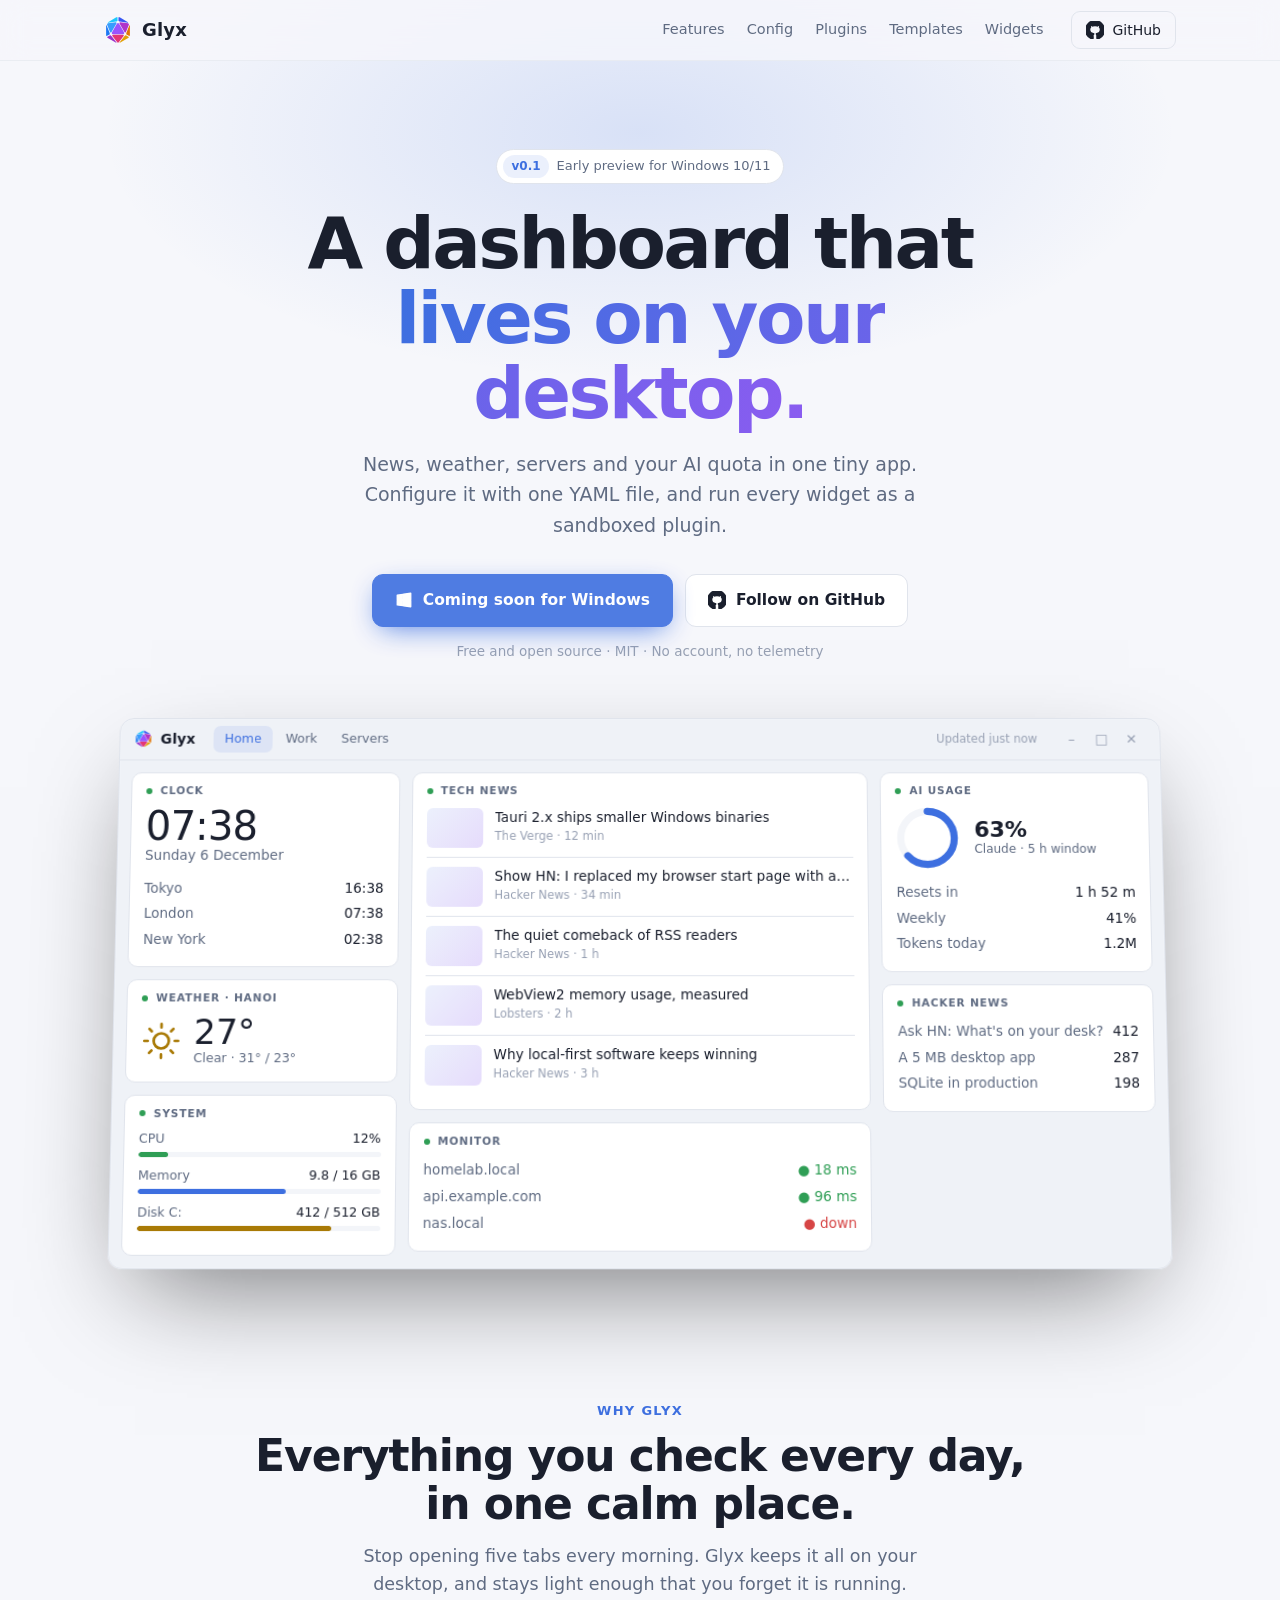
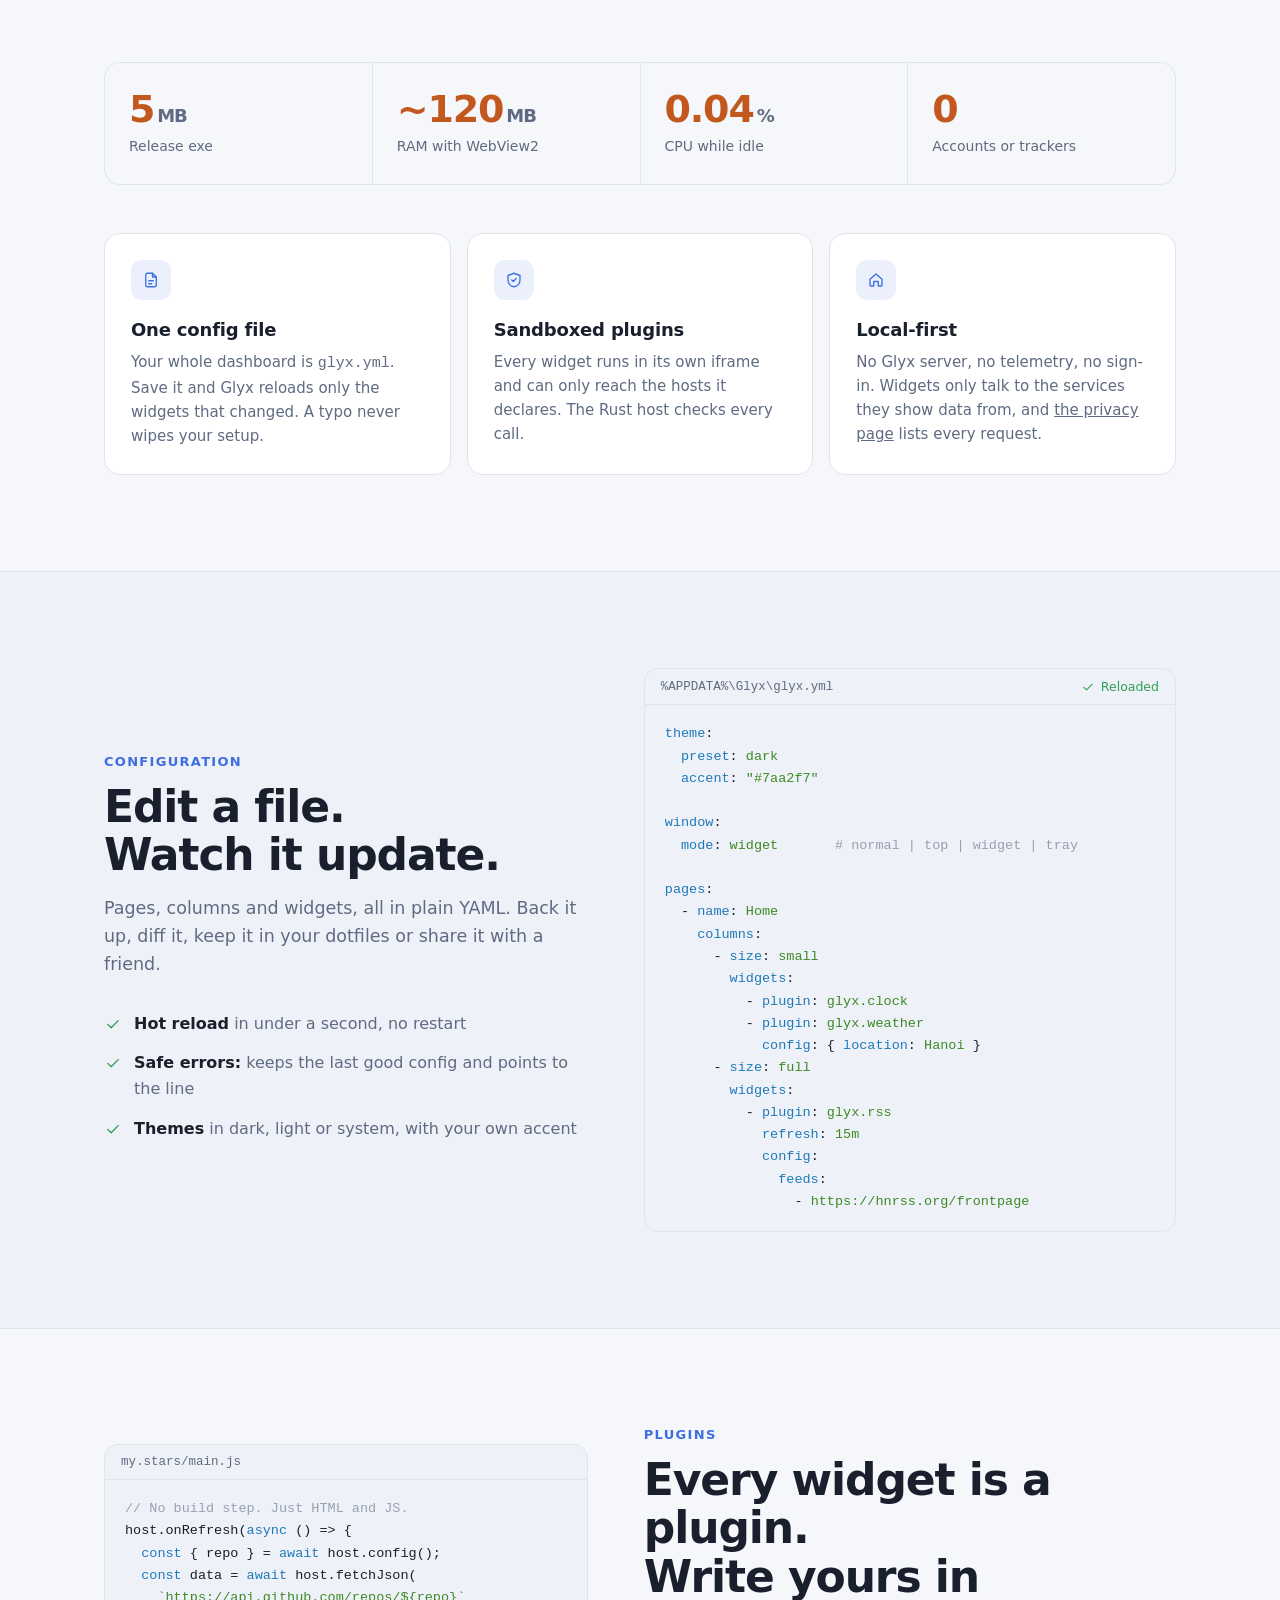
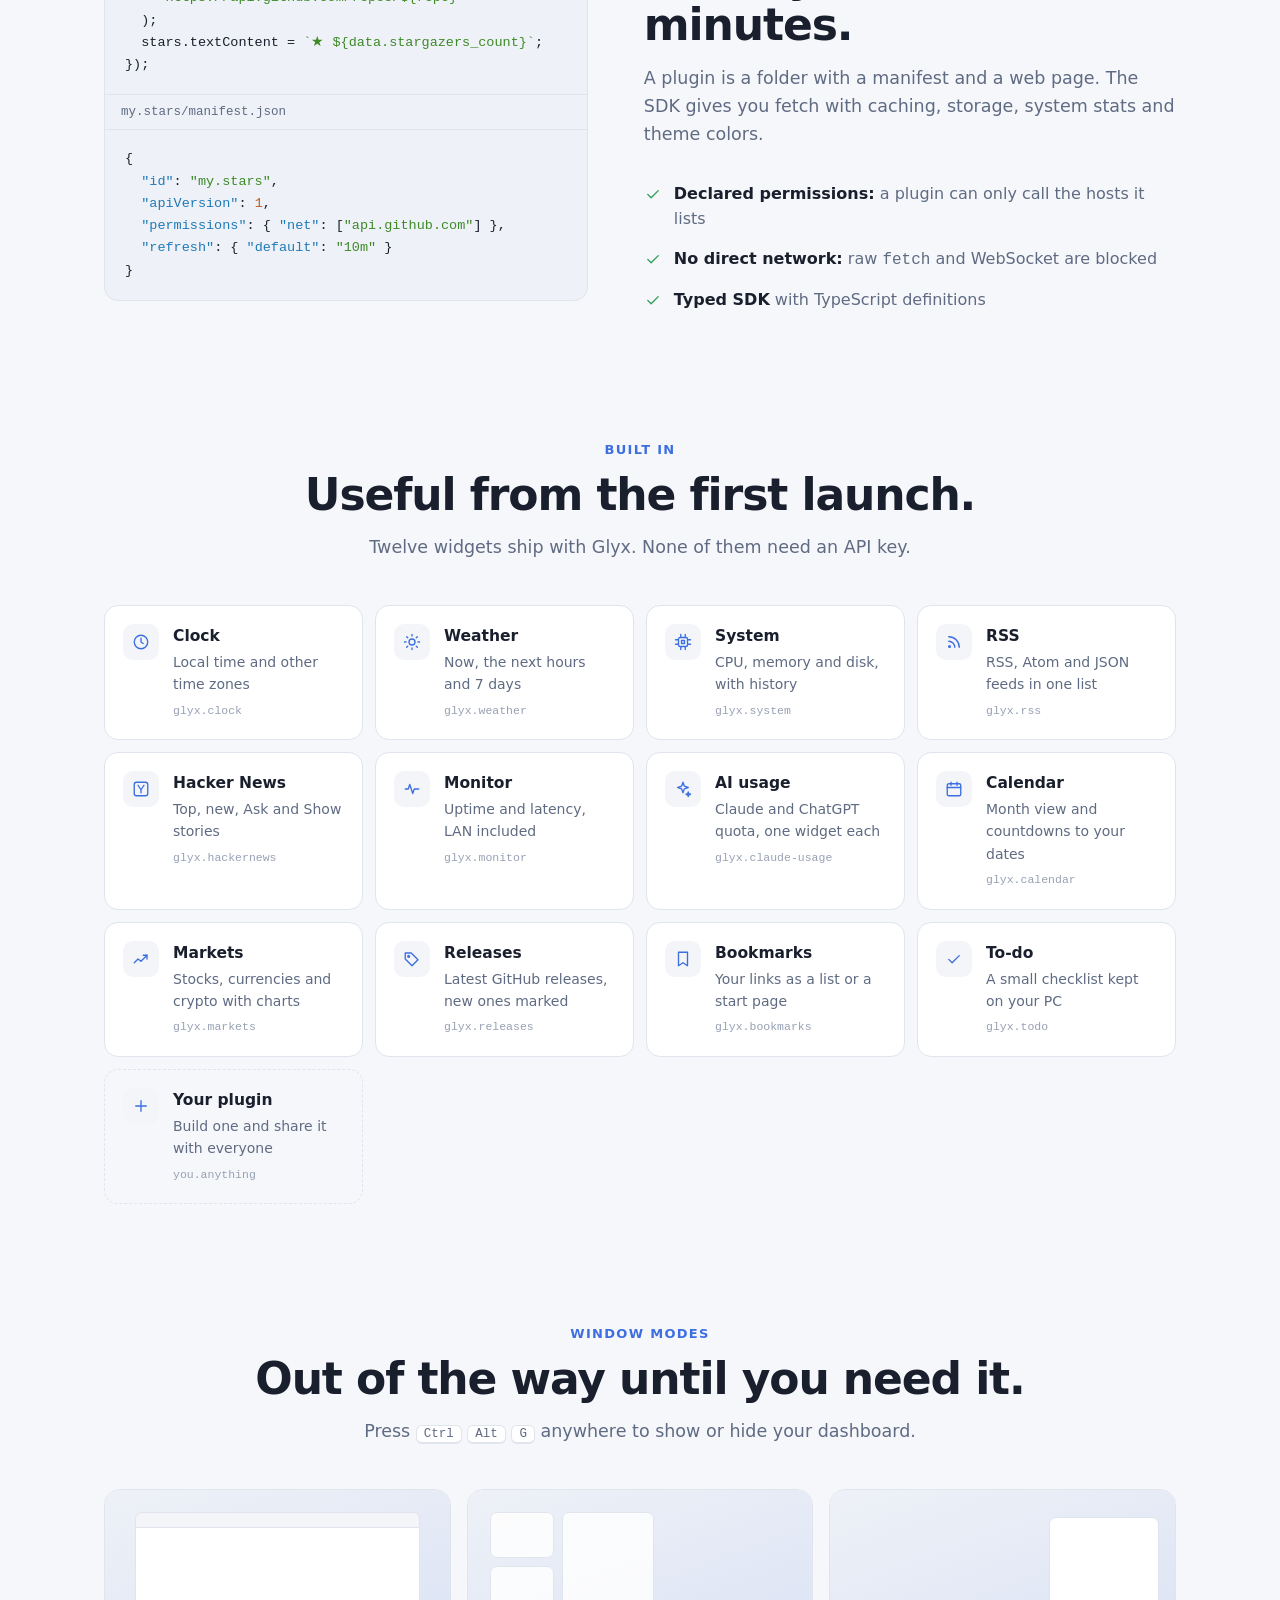
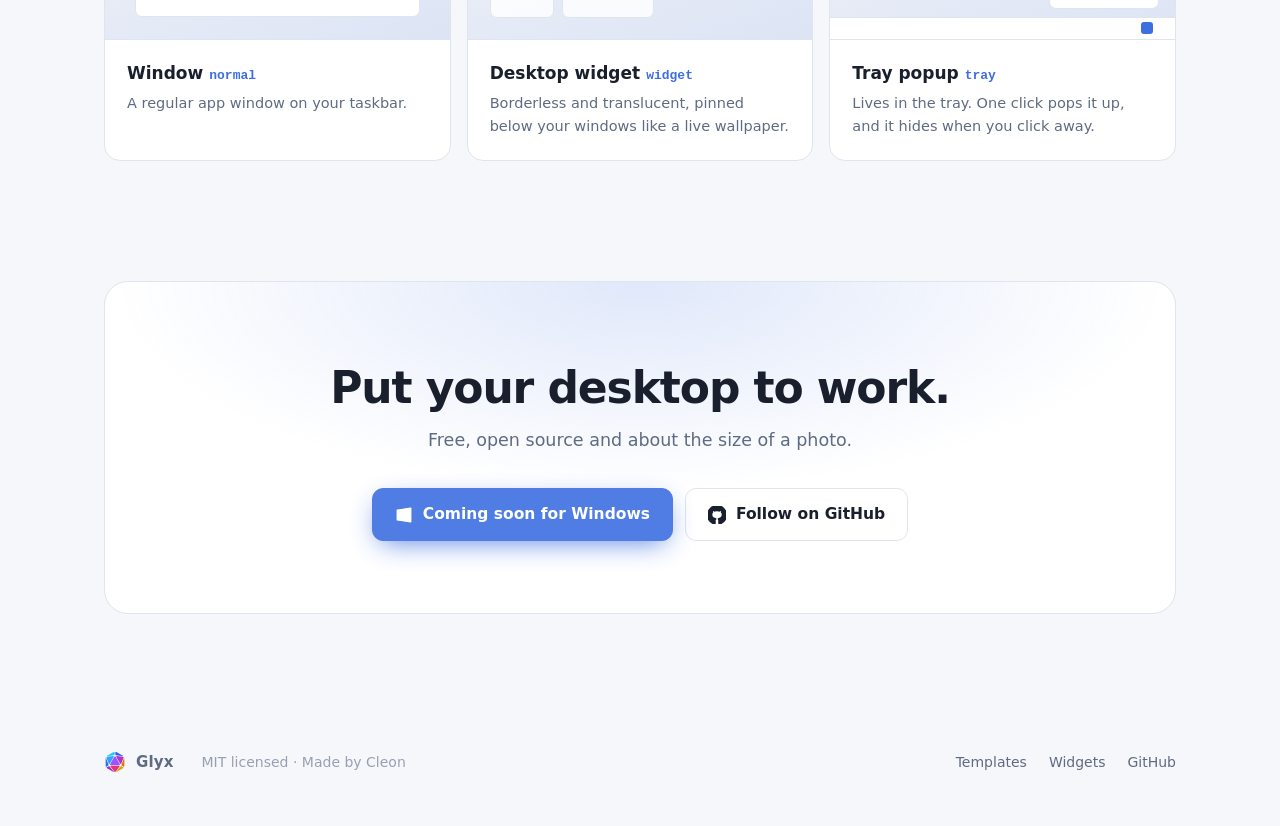
==== index.html @ cd27c6c4 "feat: the logo lit lightly, with the front triangle as its focus From the Glyx repo (8f7c9e3): the t" ====
<!doctype html>
<html lang="en">
<head>
<meta charset="utf-8">
<meta name="viewport" content="width=device-width, initial-scale=1">
<title>Glyx — A dashboard that lives on your desktop</title>
<meta name="description" content="A tiny Windows dashboard configured with one YAML file, where every widget is a sandboxed plugin. 5 MB, no account, no telemetry.">
<meta property="og:title" content="Glyx — A dashboard that lives on your desktop">
<meta property="og:description" content="A tiny Windows dashboard configured with one YAML file, where every widget is a sandboxed plugin.">
<meta property="og:url" content="https://glyx.org/">
<meta property="og:type" content="website">
<meta name="theme-color" content="#0d1017">
<link rel="icon" href="favicon.svg" type="image/svg+xml">
<style>
:root{
  --font:"Segoe UI Variable Display","Segoe UI",system-ui,-apple-system,"Helvetica Neue",sans-serif;
  --mono:"Cascadia Code","JetBrains Mono",ui-monospace,Consolas,monospace;
  --max:1120px;
  --bg:#0d1017; --bg-2:#11151e; --surface:#171b25; --surface-2:#1e2330;
  --border:#252c3b; --text:#e3e7f1; --dim:#8f98ad; --faint:#5d6680;
  --accent:#7aa2f7; --accent-2:#bb9af7; --accent-soft:rgba(122,162,247,.13); --on-accent:#0c1020;
  --ok:#7fd18b; --warn:#e7c06a; --err:#f2777a;
  --code-key:#7dcfff; --code-str:#9ece6a; --code-com:#5d6680; --code-num:#ff9e64;
  --glow:rgba(122,162,247,.22);
  color-scheme:dark;
}
@media (prefers-color-scheme: light){
  :root:not([data-theme="dark"]){
    --bg:#f6f7fb; --bg-2:#eef1f7; --surface:#ffffff; --surface-2:#f3f5f9;
    --border:#e0e4ec; --text:#1a1f2d; --dim:#5f6b82; --faint:#97a0b3;
    --accent:#3d6fe0; --accent-2:#8a5cf0; --accent-soft:rgba(61,111,224,.1); --on-accent:#fff;
    --ok:#2f9e55; --warn:#a97a06; --err:#d64545;
    --code-key:#1f7ab8; --code-str:#3d8a26; --code-com:#97a0b3; --code-num:#c2581d;
    --glow:rgba(61,111,224,.16);
    color-scheme:light;
  }
}
:root[data-theme="light"]{
  --bg:#f6f7fb; --bg-2:#eef1f7; --surface:#ffffff; --surface-2:#f3f5f9;
  --border:#e0e4ec; --text:#1a1f2d; --dim:#5f6b82; --faint:#97a0b3;
  --accent:#3d6fe0; --accent-2:#8a5cf0; --accent-soft:rgba(61,111,224,.1); --on-accent:#fff;
  --ok:#2f9e55; --warn:#a97a06; --err:#d64545;
  --code-key:#1f7ab8; --code-str:#3d8a26; --code-com:#97a0b3; --code-num:#c2581d;
  --glow:rgba(61,111,224,.16);
  color-scheme:light;
}

*{box-sizing:border-box}
html{scroll-behavior:smooth}
body{margin:0;background:var(--bg);color:var(--text);font:16px/1.6 var(--font);-webkit-font-smoothing:antialiased;overflow-x:hidden}
a{color:inherit}
code,pre{font-family:var(--mono)}
.wrap{max-width:var(--max);margin:0 auto;padding:0 24px}
.i{width:18px;height:18px;fill:none;stroke:currentColor;stroke-width:1.8;stroke-linecap:round;stroke-linejoin:round;flex:none}

/* Nav */
.nav{position:sticky;top:0;z-index:10;backdrop-filter:blur(14px);-webkit-backdrop-filter:blur(14px);background:color-mix(in srgb,var(--bg) 78%,transparent);border-bottom:1px solid color-mix(in srgb,var(--border) 60%,transparent)}
.nav .wrap{display:flex;align-items:center;gap:28px;height:60px}
.logo{display:flex;align-items:center;gap:10px;font-weight:700;font-size:18px;letter-spacing:.01em;text-decoration:none}
.logo svg{width:28px;height:28px}
.nav-links{display:flex;gap:22px;margin-left:auto;font-size:14.5px}
.nav-links a{color:var(--dim);text-decoration:none}
.nav-links a:hover{color:var(--text)}
.gh{display:flex;align-items:center;gap:8px;padding:7px 14px;border:1px solid var(--border);border-radius:9px;font-size:14px;text-decoration:none;color:var(--text)}
.gh:hover{background:var(--surface)}

/* Hero */
.hero{position:relative;padding:88px 0 40px;text-align:center}
.hero::before{content:"";position:absolute;inset:-120px 0 auto;height:640px;background:radial-gradient(60% 55% at 50% 30%,var(--glow),transparent 70%);pointer-events:none;z-index:-1}
.pill{display:inline-flex;align-items:center;gap:8px;padding:5px 12px 5px 6px;border:1px solid var(--border);border-radius:99px;background:var(--surface);font-size:13px;color:var(--dim)}
.pill b{padding:2px 8px;border-radius:99px;background:var(--accent-soft);color:var(--accent);font-weight:600;font-size:12px}
h1{margin:22px auto 18px;max-width:820px;font-size:clamp(40px,7vw,72px);line-height:1.04;letter-spacing:-.035em;font-weight:750}
h1 em{font-style:normal;background:linear-gradient(100deg,var(--accent),var(--accent-2));-webkit-background-clip:text;background-clip:text;color:transparent}
.lead{max-width:620px;margin:0 auto;color:var(--dim);font-size:clamp(17px,2.2vw,19px)}
.cta{display:flex;flex-wrap:wrap;justify-content:center;gap:12px;margin:34px 0 14px}
.btn{display:inline-flex;align-items:center;gap:10px;padding:13px 22px;border-radius:11px;font-weight:600;font-size:15.5px;text-decoration:none;border:1px solid var(--border);transition:transform .15s,background .15s}
.btn:hover{transform:translateY(-1px)}
.btn.primary{background:var(--accent);border-color:var(--accent);color:var(--on-accent);box-shadow:0 8px 28px -8px var(--accent)}
.btn.soon{cursor:default;opacity:.9}
.btn.soon:hover{transform:none}
.btn.ghost{background:var(--surface)}
.btn.ghost:hover{background:var(--surface-2)}
.meta{font-size:13.5px;color:var(--faint)}

/* Dashboard replica */
.shot{margin:56px auto 0;max-width:1040px;perspective:1600px}
.win{border:1px solid var(--border);border-radius:14px;background:color-mix(in srgb,var(--bg-2) 92%,transparent);box-shadow:0 40px 100px -30px rgba(0,0,0,.55),0 0 0 1px rgba(255,255,255,.02) inset;overflow:hidden;text-align:left;font-size:13.5px;line-height:1.45;transform:rotateX(4deg);transform-origin:50% 0}
.titlebar{display:flex;align-items:center;gap:10px;height:42px;padding:0 14px;border-bottom:1px solid var(--border)}
.titlebar .logo{font-size:14px;gap:8px}
.titlebar .logo svg{width:18px;height:18px}
.tabs{display:flex;gap:2px;margin-left:8px}
.tab{padding:4px 11px;border-radius:7px;color:var(--dim);font-size:12.5px}
.tab.on{background:var(--accent-soft);color:var(--accent)}
.sync{margin-left:auto;font-size:11.5px;color:var(--faint)}
.dots{display:flex;gap:2px;margin-left:10px;color:var(--faint)}
.dots span{width:28px;height:28px;display:grid;place-items:center}
.dash{display:grid;grid-template-columns:1fr 1.7fr 1fr;gap:12px;padding:12px}
.col{display:flex;flex-direction:column;gap:12px;min-width:0}
.w{background:var(--surface);border:1px solid var(--border);border-radius:10px;padding:10px 14px 14px;min-width:0}
.wh{display:flex;align-items:center;gap:8px;margin-bottom:8px;font-size:10.5px;font-weight:650;letter-spacing:.08em;text-transform:uppercase;color:var(--dim)}
.wh .d{width:6px;height:6px;border-radius:50%;background:var(--ok)}
.clock{font-size:40px;font-weight:300;letter-spacing:-.02em;line-height:1;font-variant-numeric:tabular-nums}
.muted{color:var(--dim)}
.kv{list-style:none;margin:10px 0 0;padding:0}
.kv li{display:flex;justify-content:space-between;padding:3px 0;color:var(--dim)}
.kv b{color:var(--text);font-weight:500;font-variant-numeric:tabular-nums}
.wx{display:flex;align-items:center;gap:12px}
.wx .t{font-size:34px;font-weight:300;line-height:1}
.bar{height:5px;border-radius:99px;background:var(--surface-2);overflow:hidden;margin:4px 0 9px}
.bar i{display:block;height:100%;border-radius:inherit;background:var(--accent);transition:width .8s ease}
.bar.ok i{background:var(--ok)}
.bar.warn i{background:var(--warn)}
.row{display:flex;justify-content:space-between;font-size:12.5px;color:var(--dim)}
.row b{color:var(--text);font-weight:500;font-variant-numeric:tabular-nums}
.news{list-style:none;margin:0;padding:0}
.news li{display:flex;gap:12px;padding:9px 0;border-top:1px solid var(--border)}
.news li:first-child{border-top:0;padding-top:2px}
.news .th{width:56px;height:40px;border-radius:6px;flex:none;background:linear-gradient(135deg,var(--accent-soft),color-mix(in srgb,var(--accent-2) 22%,transparent))}
.news .tt{font-weight:500;color:var(--text);display:-webkit-box;-webkit-line-clamp:1;-webkit-box-orient:vertical;overflow:hidden}
.news .src{font-size:11.5px;color:var(--faint)}
.ring{display:flex;align-items:center;gap:14px}
.ring svg{width:64px;height:64px;transform:rotate(-90deg)}
.ring .big{font-size:22px;font-weight:600;line-height:1}

/* Sections */
section{padding:96px 0}
.eyebrow{font-size:13px;font-weight:650;letter-spacing:.1em;text-transform:uppercase;color:var(--accent)}
h2{margin:10px 0 14px;font-size:clamp(30px,4.4vw,44px);line-height:1.1;letter-spacing:-.025em;font-weight:720}
.sub{max-width:600px;color:var(--dim);font-size:17.5px;margin:0}
.center{text-align:center}
.center .sub{margin:0 auto}

.stats{display:grid;grid-template-columns:repeat(4,1fr);gap:1px;margin-top:64px;border:1px solid var(--border);border-radius:16px;overflow:hidden;background:var(--border)}
.stat{background:var(--bg);padding:26px 24px}
.stat .n{font-size:38px;font-weight:700;letter-spacing:-.03em;line-height:1.1}
.stat .n small{font-size:18px;font-weight:600;color:var(--dim);margin-left:3px}
.stat .l{color:var(--dim);font-size:14px;margin-top:4px}

.features{display:grid;grid-template-columns:repeat(3,1fr);gap:16px;margin-top:48px}
.card{padding:26px;border:1px solid var(--border);border-radius:16px;background:var(--surface)}
.card .ic{width:40px;height:40px;display:grid;place-items:center;border-radius:11px;background:var(--accent-soft);color:var(--accent);margin-bottom:16px}
.card h3{margin:0 0 6px;font-size:18px;letter-spacing:-.01em}
.card p{margin:0;color:var(--dim);font-size:15px}

.split{display:grid;grid-template-columns:1fr 1.1fr;gap:56px;align-items:center}
.code{border:1px solid var(--border);border-radius:14px;background:var(--bg-2);overflow:hidden;min-width:0}
.code-h{display:flex;align-items:center;gap:8px;padding:10px 16px;border-bottom:1px solid var(--border);font:12.5px var(--mono);color:var(--dim)}
.code-h .saved{margin-left:auto;display:flex;align-items:center;gap:6px;color:var(--ok);font-family:var(--font)}
.code pre{margin:0;padding:18px 20px;font-size:13.5px;line-height:1.65;overflow-x:auto}
.k{color:var(--code-key)}.s{color:var(--code-str)}.c{color:var(--code-com)}.n{color:var(--code-num)}
.checks{list-style:none;padding:0;margin:26px 0 0}
.checks li{display:flex;gap:12px;padding:7px 0;color:var(--dim)}
.checks li b{color:var(--text);font-weight:600}
.checks .i{color:var(--ok);margin-top:4px}

.widgets{display:grid;grid-template-columns:repeat(auto-fill,minmax(240px,1fr));gap:12px;margin-top:44px}
.wg{display:flex;gap:14px;align-items:flex-start;padding:18px;border:1px solid var(--border);border-radius:14px;background:var(--surface)}
.wg .ic{width:36px;height:36px;display:grid;place-items:center;border-radius:10px;background:var(--surface-2);color:var(--accent);flex:none}
.wg h4{margin:0;font-size:15.5px}
.wg p{margin:2px 0 0;font-size:14px;color:var(--dim)}
.wg code{font-size:11.5px;color:var(--faint)}
.wg.new{border-style:dashed;background:transparent}

.modes{display:grid;grid-template-columns:repeat(3,1fr);gap:16px;margin-top:44px}
.mode{border:1px solid var(--border);border-radius:16px;overflow:hidden;background:var(--surface)}
.mode .pic{height:150px;background:linear-gradient(160deg,var(--bg-2),color-mix(in srgb,var(--accent) 10%,var(--bg-2)));position:relative;border-bottom:1px solid var(--border)}
.mode .pic span{position:absolute;border:1px solid var(--border);border-radius:7px;background:var(--surface)}
.mode .body{padding:20px 22px 22px}
.mode h3{margin:0 0 4px;font-size:17px}
.mode h3 code{font-size:13px;color:var(--accent);margin-left:6px}
.mode p{margin:0;color:var(--dim);font-size:14.5px}
.kbd{display:inline-block;padding:1px 7px;border:1px solid var(--border);border-bottom-width:2px;border-radius:6px;font:12.5px var(--mono);background:var(--surface)}

.final{position:relative;padding:72px 32px;border:1px solid var(--border);border-radius:24px;background:radial-gradient(70% 90% at 50% 0%,var(--glow),transparent 70%),var(--surface);text-align:center;overflow:hidden}

footer{padding:40px 0 56px;color:var(--faint);font-size:14px}
footer .wrap{display:flex;flex-wrap:wrap;gap:16px 28px;align-items:center}
footer .links{display:flex;gap:22px;margin-left:auto}
footer a{color:var(--dim);text-decoration:none}
footer a:hover{color:var(--text)}

@media (max-width:900px){
  .dash{grid-template-columns:1fr 1.6fr}
  .dash .col:last-child{display:none}
  .stats{grid-template-columns:repeat(2,1fr)}
  .features,.modes{grid-template-columns:1fr}
  .split{grid-template-columns:1fr;gap:36px}
  .nav-links{display:none}
  .gh{margin-left:auto}
}
@media (max-width:600px){
  .wrap{padding:0 16px}
  .hero{padding-top:56px}
  section{padding:72px 0}
  .dash{grid-template-columns:1fr}
  .dash .col:first-child .w:nth-child(n+2){display:none}
  .tabs .tab:not(.on),.sync{display:none}
  .win{transform:none}
  .stat{padding:20px 18px}
  .stat .n{font-size:30px}
  .final{padding:52px 20px}
  footer .links{margin-left:0}
}
@media (prefers-reduced-motion:reduce){
  html{scroll-behavior:auto}
  .btn,.bar i{transition:none}
}
</style>
</head>
<body>

<svg width="0" height="0" style="position:absolute" aria-hidden="true">
  <symbol id="logo" viewBox="0 0 512 512"><path d="M355.1,333.0Q359.8,333.0 362.1,328.9L370.5,314.5Q372.8,310.5 370.5,306.4L271.3,134.7Q269.0,130.7 264.3,130.7L247.7,130.7Q243.0,130.7 240.7,134.7L141.5,306.4Q139.2,310.5 141.5,314.5L149.9,328.9Q152.2,333.0 156.9,333.0Z" fill="#9A54FE"/><path d="M112.8,297.7Q114.1,301.0 117.6,300.5L130.1,298.8Q133.6,298.4 135.3,295.3L227.9,134.9Q229.7,131.9 228.3,128.6L223.6,117.0Q222.3,113.7 218.8,114.2L71.0,134.3Q66.7,134.9 64.6,138.6L56.9,152.0Q54.7,155.7 56.4,159.7Z" fill="#379DFE"/><path d="M455.6,159.7Q457.3,155.7 455.1,152.0L447.4,138.6Q445.3,134.9 441.0,134.3L293.2,114.2Q289.7,113.7 288.4,117.0L283.7,128.6Q282.3,131.9 284.1,134.9L376.7,295.3Q378.4,298.4 381.9,298.8L394.4,300.5Q397.9,301.0 399.2,297.7Z" fill="#B034C9"/><path d="M287.3,24.9Q284.3,23.2 280.8,22.7L268.3,21.0Q264.8,20.5 264.8,24.1L264.8,85.1Q264.8,89.1 268.3,91.1L280.8,98.3Q284.3,100.3 288.3,100.9L438.3,121.3Q439.8,121.5 439.8,120.0L439.8,114.5Q439.8,113.0 438.5,112.2Z" fill="#3957F4"/><path d="M73.5,112.2Q72.2,113.0 72.2,114.5L72.2,120.0Q72.2,121.5 73.7,121.3L223.7,100.9Q227.7,100.3 231.2,98.3L243.7,91.1Q247.2,89.1 247.2,85.1L247.2,24.1Q247.2,20.5 243.7,21.0L231.2,22.7Q227.7,23.2 224.7,24.9Z" fill="#1CC9FD"/><path d="M362.0,362.2Q364.1,359.4 362.0,356.6L354.3,346.7Q352.1,343.9 348.6,343.9L163.4,343.9Q159.9,343.9 157.7,346.7L150.0,356.6Q147.9,359.4 150.0,362.2L241.3,480.1Q244.0,483.5 248.3,483.5L263.7,483.5Q268.0,483.5 270.7,480.1Z" fill="#E43675"/><path d="M38.5,347.5Q38.5,351.0 39.8,354.3L44.5,365.9Q45.9,369.2 48.9,367.4L101.8,336.9Q105.3,334.9 105.3,330.8L105.3,316.5Q105.3,312.4 103.8,308.7L46.5,168.5Q45.9,167.1 44.5,167.9L39.8,170.6Q38.5,171.4 38.5,172.9Z" fill="#1C77F4"/><path d="M220.9,489.0Q222.3,489.8 223.6,489.0L228.3,486.3Q229.7,485.5 228.7,484.3L136.0,364.6Q133.6,361.4 130.1,359.4L117.6,352.2Q114.1,350.2 110.6,352.2L57.8,382.7Q54.7,384.5 56.9,387.3L64.6,397.2Q66.7,400.0 69.8,401.7Z" fill="#9A34CC"/><path d="M473.5,172.9Q473.5,171.4 472.2,170.6L467.5,167.9Q466.1,167.1 465.5,168.5L408.2,308.7Q406.7,312.4 406.7,316.5L406.7,330.8Q406.7,334.9 410.2,336.9L463.1,367.4Q466.1,369.2 467.5,365.9L472.2,354.3Q473.5,351.0 473.5,347.5Z" fill="#E27405"/><path d="M442.2,401.7Q445.3,400.0 447.4,397.2L455.1,387.3Q457.3,384.5 454.2,382.7L401.4,352.2Q397.9,350.2 394.4,352.2L381.9,359.4Q378.4,361.4 376.0,364.6L283.3,484.3Q282.3,485.5 283.7,486.3L288.4,489.0Q289.7,489.8 291.1,489.0Z" fill="#E2A005"/></symbol>
  <symbol id="github" viewBox="0 0 16 16"><path fill="currentColor" d="M8 0C3.58 0 0 3.58 0 8c0 3.54 2.29 6.53 5.47 7.59.4.07.55-.17.55-.38 0-.19-.01-.82-.01-1.49-2.01.37-2.53-.49-2.69-.94-.09-.23-.48-.94-.82-1.13-.28-.15-.68-.52-.01-.53.63-.01 1.08.58 1.23.82.72 1.21 1.87.87 2.33.66.07-.52.28-.87.51-1.07-1.78-.2-3.64-.89-3.64-3.95 0-.87.31-1.59.82-2.15-.08-.2-.36-1.02.08-2.12 0 0 .67-.21 2.2.82.64-.18 1.32-.27 2-.27.68 0 1.36.09 2 .27 1.53-1.04 2.2-.82 2.2-.82.44 1.1.16 1.92.08 2.12.51.56.82 1.27.82 2.15 0 3.07-1.87 3.75-3.65 3.95.29.25.54.73.54 1.48 0 1.07-.01 1.93-.01 2.2 0 .21.15.46.55.38A8.013 8.013 0 0016 8c0-4.42-3.58-8-8-8z"/></symbol>
  <symbol id="windows" viewBox="0 0 24 24"><path fill="currentColor" d="M3 5.5l7.5-1v7H3zm0 13l7.5 1v-7H3zm8.5 1.2L21 21v-8.5h-9.5zm0-15.4v7.2H21V3z"/></symbol>
</svg>

<header class="nav">
  <div class="wrap">
    <a class="logo" href="#top"><svg><use href="#logo"/></svg>Glyx</a>
    <nav class="nav-links">
      <a href="#features">Features</a>
      <a href="#config">Config</a>
      <a href="#plugins">Plugins</a>
      <a href="/templates/">Templates</a>
      <a href="/widgets/">Widgets</a>
    </nav>
    <a class="gh" href="https://github.com/glyxapp"><svg class="i"><use href="#github"/></svg>GitHub</a>
  </div>
</header>

<main id="top">
  <div class="hero">
    <div class="wrap">
      <span class="pill"><b>v0.1</b> Early preview for Windows 10/11</span>
      <h1>A dashboard that <em>lives on your desktop.</em></h1>
      <p class="lead">News, weather, servers and your AI quota in one tiny app. Configure it with one YAML file, and run every widget as a sandboxed plugin.</p>
      <div class="cta">
        <span class="btn primary soon" aria-disabled="true"><svg class="i"><use href="#windows"/></svg>Coming soon for Windows</span>
        <a class="btn ghost" href="https://github.com/glyxapp"><svg class="i"><use href="#github"/></svg>Follow on GitHub</a>
      </div>
      <div class="meta">Free and open source · MIT · No account, no telemetry</div>

      <div class="shot" aria-hidden="true">
        <div class="win">
          <div class="titlebar">
            <span class="logo"><svg><use href="#logo"/></svg>Glyx</span>
            <div class="tabs"><span class="tab on">Home</span><span class="tab">Work</span><span class="tab">Servers</span></div>
            <span class="sync">Updated just now</span>
            <div class="dots"><span>–</span><span>□</span><span>✕</span></div>
          </div>
          <div class="dash">
            <div class="col">
              <div class="w">
                <div class="wh"><span class="d"></span>Clock</div>
                <div class="clock" id="clk">09:41</div>
                <div class="muted" id="day">Wednesday, 28 October</div>
                <ul class="kv"><li>Tokyo<b id="tz1">11:41</b></li><li>London<b id="tz2">02:41</b></li><li>New York<b id="tz3">21:41</b></li></ul>
              </div>
              <div class="w">
                <div class="wh"><span class="d"></span>Weather · Hanoi</div>
                <div class="wx"><svg width="40" height="40" viewBox="0 0 24 24" fill="none" stroke="var(--warn)" stroke-width="1.6" stroke-linecap="round"><circle cx="12" cy="12" r="4.5"/><path d="M12 2v2M12 20v2M4.9 4.9l1.4 1.4M17.7 17.7l1.4 1.4M2 12h2M20 12h2M4.9 19.1l1.4-1.4M17.7 6.3l1.4-1.4"/></svg><div><div class="t">27°</div><div class="muted" style="font-size:12.5px">Clear · 31° / 23°</div></div></div>
              </div>
              <div class="w">
                <div class="wh"><span class="d"></span>System</div>
                <div class="row">CPU<b id="cpuT">12%</b></div><div class="bar ok"><i id="cpu" style="width:12%"></i></div>
                <div class="row">Memory<b>9.8 / 16 GB</b></div><div class="bar"><i style="width:61%"></i></div>
                <div class="row">Disk C:<b>412 / 512 GB</b></div><div class="bar warn"><i style="width:80%"></i></div>
              </div>
            </div>
            <div class="col">
              <div class="w">
                <div class="wh"><span class="d"></span>Tech news</div>
                <ul class="news">
                  <li><span class="th"></span><div><div class="tt">Tauri 2.x ships smaller Windows binaries</div><div class="src">The Verge · 12 min</div></div></li>
                  <li><span class="th"></span><div><div class="tt">Show HN: I replaced my browser start page with a desktop widget</div><div class="src">Hacker News · 34 min</div></div></li>
                  <li><span class="th"></span><div><div class="tt">The quiet comeback of RSS readers</div><div class="src">Hacker News · 1 h</div></div></li>
                  <li><span class="th"></span><div><div class="tt">WebView2 memory usage, measured</div><div class="src">Lobsters · 2 h</div></div></li>
                  <li><span class="th"></span><div><div class="tt">Why local-first software keeps winning</div><div class="src">Hacker News · 3 h</div></div></li>
                </ul>
              </div>
              <div class="w">
                <div class="wh"><span class="d"></span>Monitor</div>
                <ul class="kv" style="margin:0"><li>homelab.local<b style="color:var(--ok)">● 18 ms</b></li><li>api.example.com<b style="color:var(--ok)">● 96 ms</b></li><li>nas.local<b style="color:var(--err)">● down</b></li></ul>
              </div>
            </div>
            <div class="col">
              <div class="w">
                <div class="wh"><span class="d"></span>AI usage</div>
                <div class="ring">
                  <svg viewBox="0 0 36 36"><circle cx="18" cy="18" r="15" fill="none" stroke="var(--surface-2)" stroke-width="4"/><circle cx="18" cy="18" r="15" fill="none" stroke="var(--accent)" stroke-width="4" stroke-linecap="round" stroke-dasharray="94.25" stroke-dashoffset="35"/></svg>
                  <div><div class="big">63%</div><div class="muted" style="font-size:12px">Claude · 5 h window</div></div>
                </div>
                <ul class="kv"><li>Resets in<b>1 h 52 m</b></li><li>Weekly<b>41%</b></li><li>Tokens today<b>1.2M</b></li></ul>
              </div>
              <div class="w">
                <div class="wh"><span class="d"></span>Hacker News</div>
                <ul class="kv" style="margin:0"><li>Ask HN: What's on your desk?<b>412</b></li><li>A 5 MB desktop app<b>287</b></li><li>SQLite in production<b>198</b></li></ul>
              </div>
            </div>
          </div>
        </div>
      </div>
    </div>
  </div>

  <section id="features">
    <div class="wrap">
      <div class="center">
        <div class="eyebrow">Why Glyx</div>
        <h2>Everything you check every day,<br>in one calm place.</h2>
        <p class="sub">Stop opening five tabs every morning. Glyx keeps it all on your desktop, and stays light enough that you forget it is running.</p>
      </div>

      <div class="stats">
        <div class="stat"><div class="n">5<small>MB</small></div><div class="l">Release exe</div></div>
        <div class="stat"><div class="n">~120<small>MB</small></div><div class="l">RAM with WebView2</div></div>
        <div class="stat"><div class="n">0.04<small>%</small></div><div class="l">CPU while idle</div></div>
        <div class="stat"><div class="n">0</div><div class="l">Accounts or trackers</div></div>
      </div>

      <div class="features">
        <div class="card">
          <div class="ic"><svg class="i"><use href="#i-file"/></svg></div>
          <h3>One config file</h3>
          <p>Your whole dashboard is <code>glyx.yml</code>. Save it and Glyx reloads only the widgets that changed. A typo never wipes your setup.</p>
        </div>
        <div class="card">
          <div class="ic"><svg class="i"><use href="#i-shield"/></svg></div>
          <h3>Sandboxed plugins</h3>
          <p>Every widget runs in its own iframe and can only reach the hosts it declares. The Rust host checks every call.</p>
        </div>
        <div class="card">
          <div class="ic"><svg class="i"><use href="#i-home"/></svg></div>
          <h3>Local-first</h3>
          <p>No Glyx server, no telemetry, no sign-in. Widgets only talk to the services they show data from, and <a href="https://github.com/glyxapp/glyx/blob/main/PRIVACY.md">the privacy page</a> lists every request.</p>
        </div>
      </div>
    </div>
  </section>

  <section id="config" style="background:var(--bg-2);border-block:1px solid var(--border)">
    <div class="wrap split">
      <div>
        <div class="eyebrow">Configuration</div>
        <h2>Edit a file.<br>Watch it update.</h2>
        <p class="sub">Pages, columns and widgets, all in plain YAML. Back it up, diff it, keep it in your dotfiles or share it with a friend.</p>
        <ul class="checks">
          <li><svg class="i"><use href="#i-check"/></svg><span><b>Hot reload</b> in under a second, no restart</span></li>
          <li><svg class="i"><use href="#i-check"/></svg><span><b>Safe errors:</b> keeps the last good config and points to the line</span></li>
          <li><svg class="i"><use href="#i-check"/></svg><span><b>Themes</b> in dark, light or system, with your own accent</span></li>
        </ul>
      </div>
      <div class="code">
        <div class="code-h">%APPDATA%\Glyx\glyx.yml<span class="saved"><svg class="i" style="width:14px;height:14px"><use href="#i-check"/></svg>Reloaded</span></div>
<pre><span class="k">theme</span>:
  <span class="k">preset</span>: <span class="s">dark</span>
  <span class="k">accent</span>: <span class="s">"#7aa2f7"</span>

<span class="k">window</span>:
  <span class="k">mode</span>: <span class="s">widget</span>       <span class="c"># normal | top | widget | tray</span>

<span class="k">pages</span>:
  - <span class="k">name</span>: <span class="s">Home</span>
    <span class="k">columns</span>:
      - <span class="k">size</span>: <span class="s">small</span>
        <span class="k">widgets</span>:
          - <span class="k">plugin</span>: <span class="s">glyx.clock</span>
          - <span class="k">plugin</span>: <span class="s">glyx.weather</span>
            <span class="k">config</span>: { <span class="k">location</span>: <span class="s">Hanoi</span> }
      - <span class="k">size</span>: <span class="s">full</span>
        <span class="k">widgets</span>:
          - <span class="k">plugin</span>: <span class="s">glyx.rss</span>
            <span class="k">refresh</span>: <span class="s">15m</span>
            <span class="k">config</span>:
              <span class="k">feeds</span>:
                - <span class="s">https://hnrss.org/frontpage</span></pre>
      </div>
    </div>
  </section>

  <section id="plugins">
    <div class="wrap split">
      <div class="code">
        <div class="code-h">my.stars/main.js</div>
<pre><span class="c">// No build step. Just HTML and JS.</span>
host.onRefresh(<span class="k">async</span> () => {
  <span class="k">const</span> { repo } = <span class="k">await</span> host.config();
  <span class="k">const</span> data = <span class="k">await</span> host.fetchJson(
    <span class="s">`https://api.github.com/repos/${repo}`</span>
  );
  stars.textContent = <span class="s">`★ ${data.stargazers_count}`</span>;
});</pre>
        <div class="code-h" style="border-top:1px solid var(--border)">my.stars/manifest.json</div>
<pre>{
  <span class="k">"id"</span>: <span class="s">"my.stars"</span>,
  <span class="k">"apiVersion"</span>: <span class="n">1</span>,
  <span class="k">"permissions"</span>: { <span class="k">"net"</span>: [<span class="s">"api.github.com"</span>] },
  <span class="k">"refresh"</span>: { <span class="k">"default"</span>: <span class="s">"10m"</span> }
}</pre>
      </div>
      <div>
        <div class="eyebrow">Plugins</div>
        <h2>Every widget is a plugin.<br>Write yours in minutes.</h2>
        <p class="sub">A plugin is a folder with a manifest and a web page. The SDK gives you fetch with caching, storage, system stats and theme colors.</p>
        <ul class="checks">
          <li><svg class="i"><use href="#i-check"/></svg><span><b>Declared permissions:</b> a plugin can only call the hosts it lists</span></li>
          <li><svg class="i"><use href="#i-check"/></svg><span><b>No direct network:</b> raw <code>fetch</code> and WebSocket are blocked</span></li>
          <li><svg class="i"><use href="#i-check"/></svg><span><b>Typed SDK</b> with TypeScript definitions</span></li>
        </ul>
      </div>
    </div>
  </section>

  <section id="widgets" style="padding-top:24px">
    <div class="wrap">
      <div class="center">
        <div class="eyebrow">Built in</div>
        <h2>Useful from the first launch.</h2>
        <p class="sub">Twelve widgets ship with Glyx. None of them need an API key.</p>
      </div>
      <div class="widgets">
        <div class="wg"><div class="ic"><svg class="i"><use href="#i-clock"/></svg></div><div><h4>Clock</h4><p>Local time and other time zones</p><code>glyx.clock</code></div></div>
        <div class="wg"><div class="ic"><svg class="i"><use href="#i-sun"/></svg></div><div><h4>Weather</h4><p>Now, the next hours and 7 days</p><code>glyx.weather</code></div></div>
        <div class="wg"><div class="ic"><svg class="i"><use href="#i-cpu"/></svg></div><div><h4>System</h4><p>CPU, memory and disk, with history</p><code>glyx.system</code></div></div>
        <div class="wg"><div class="ic"><svg class="i"><use href="#i-rss"/></svg></div><div><h4>RSS</h4><p>RSS, Atom and JSON feeds in one list</p><code>glyx.rss</code></div></div>
        <div class="wg"><div class="ic"><svg class="i"><use href="#i-hn"/></svg></div><div><h4>Hacker News</h4><p>Top, new, Ask and Show stories</p><code>glyx.hackernews</code></div></div>
        <div class="wg"><div class="ic"><svg class="i"><use href="#i-pulse"/></svg></div><div><h4>Monitor</h4><p>Uptime and latency, LAN included</p><code>glyx.monitor</code></div></div>
        <div class="wg"><div class="ic"><svg class="i"><use href="#i-spark"/></svg></div><div><h4>AI usage</h4><p>Claude and ChatGPT quota, one widget each</p><code>glyx.claude-usage</code></div></div>
        <div class="wg"><div class="ic"><svg class="i"><use href="#i-cal"/></svg></div><div><h4>Calendar</h4><p>Month view and countdowns to your dates</p><code>glyx.calendar</code></div></div>
        <div class="wg"><div class="ic"><svg class="i"><use href="#i-chart"/></svg></div><div><h4>Markets</h4><p>Stocks, currencies and crypto with charts</p><code>glyx.markets</code></div></div>
        <div class="wg"><div class="ic"><svg class="i"><use href="#i-tag"/></svg></div><div><h4>Releases</h4><p>Latest GitHub releases, new ones marked</p><code>glyx.releases</code></div></div>
        <div class="wg"><div class="ic"><svg class="i"><use href="#i-bookmark"/></svg></div><div><h4>Bookmarks</h4><p>Your links as a list or a start page</p><code>glyx.bookmarks</code></div></div>
        <div class="wg"><div class="ic"><svg class="i"><use href="#i-check"/></svg></div><div><h4>To-do</h4><p>A small checklist kept on your PC</p><code>glyx.todo</code></div></div>
        <div class="wg new"><div class="ic"><svg class="i"><use href="#i-plus"/></svg></div><div><h4>Your plugin</h4><p>Build one and share it with everyone</p><code>you.anything</code></div></div>
      </div>
    </div>
  </section>

  <section style="padding-top:24px">
    <div class="wrap">
      <div class="center">
        <div class="eyebrow">Window modes</div>
        <h2>Out of the way until you need it.</h2>
        <p class="sub">Press <span class="kbd">Ctrl</span> <span class="kbd">Alt</span> <span class="kbd">G</span> anywhere to show or hide your dashboard.</p>
      </div>
      <div class="modes">
        <div class="mode">
          <div class="pic"><span style="inset:22px 30px 22px 30px"></span><span style="left:30px;right:30px;top:22px;height:16px;border-radius:7px 7px 0 0;background:var(--surface-2)"></span></div>
          <div class="body"><h3>Window<code>normal</code></h3><p>A regular app window on your taskbar.</p></div>
        </div>
        <div class="mode">
          <div class="pic"><span style="left:22px;top:22px;width:64px;height:46px;opacity:.85"></span><span style="left:22px;top:76px;width:64px;height:52px;opacity:.85"></span><span style="left:94px;top:22px;width:92px;height:106px;opacity:.85"></span></div>
          <div class="body"><h3>Desktop widget<code>widget</code></h3><p>Borderless and translucent, pinned below your windows like a live wallpaper.</p></div>
        </div>
        <div class="mode">
          <div class="pic"><span style="right:16px;bottom:30px;width:110px;height:92px"></span><span style="left:0;right:0;bottom:0;height:22px;border-radius:0;border-width:1px 0 0"></span><span style="right:22px;bottom:5px;width:12px;height:12px;border-radius:3px;background:var(--accent);border:0"></span></div>
          <div class="body"><h3>Tray popup<code>tray</code></h3><p>Lives in the tray. One click pops it up, and it hides when you click away.</p></div>
        </div>
      </div>
    </div>
  </section>

  <section style="padding-top:24px">
    <div class="wrap">
      <div class="final">
        <h2>Put your desktop to work.</h2>
        <p class="sub" style="margin:0 auto">Free, open source and about the size of a photo.</p>
        <div class="cta" style="margin-bottom:0">
          <span class="btn primary soon" aria-disabled="true"><svg class="i"><use href="#windows"/></svg>Coming soon for Windows</span>
          <a class="btn ghost" href="https://github.com/glyxapp"><svg class="i"><use href="#github"/></svg>Follow on GitHub</a>
        </div>
      </div>
    </div>
  </section>
</main>

<footer>
  <div class="wrap">
    <a class="logo" href="#top" style="font-size:15px"><svg style="width:22px;height:22px"><use href="#logo"/></svg>Glyx</a>
    <span>MIT licensed · Made by Cleon</span>
    <div class="links">
      <a href="/templates/">Templates</a>
      <a href="/widgets/">Widgets</a>
      <a href="https://github.com/glyxapp">GitHub</a>
    </div>
  </div>
</footer>

<svg width="0" height="0" style="position:absolute" aria-hidden="true">
  <symbol id="i-file" viewBox="0 0 24 24"><path d="M14 3H7a2 2 0 0 0-2 2v14a2 2 0 0 0 2 2h10a2 2 0 0 0 2-2V8z"/><path d="M14 3v5h5M9 13h6M9 17h4"/></symbol>
  <symbol id="i-shield" viewBox="0 0 24 24"><path d="M12 3l8 3v6c0 4.5-3.4 8.3-8 9-4.6-.7-8-4.5-8-9V6z"/><path d="M9 12l2 2 4-4"/></symbol>
  <symbol id="i-home" viewBox="0 0 24 24"><path d="M4 11l8-7 8 7v8a1 1 0 0 1-1 1h-4v-6H9v6H5a1 1 0 0 1-1-1z"/></symbol>
  <symbol id="i-check" viewBox="0 0 24 24"><path d="M5 12.5l4.5 4.5L19 7.5"/></symbol>
  <symbol id="i-clock" viewBox="0 0 24 24"><circle cx="12" cy="12" r="9"/><path d="M12 7v5l3 2"/></symbol>
  <symbol id="i-sun" viewBox="0 0 24 24"><circle cx="12" cy="12" r="4"/><path d="M12 2v2M12 20v2M4.9 4.9l1.4 1.4M17.7 17.7l1.4 1.4M2 12h2M20 12h2M4.9 19.1l1.4-1.4M17.7 6.3l1.4-1.4"/></symbol>
  <symbol id="i-cpu" viewBox="0 0 24 24"><rect x="6" y="6" width="12" height="12" rx="2"/><path d="M10 10h4v4h-4zM9 2v3M15 2v3M9 19v3M15 19v3M2 9h3M2 15h3M19 9h3M19 15h3"/></symbol>
  <symbol id="i-rss" viewBox="0 0 24 24"><path d="M5 11a8 8 0 0 1 8 8M5 5a14 14 0 0 1 14 14"/><circle cx="6" cy="18" r="1.2"/></symbol>
  <symbol id="i-hn" viewBox="0 0 24 24"><rect x="3" y="3" width="18" height="18" rx="3"/><path d="M8 7l4 6 4-6M12 13v4"/></symbol>
  <symbol id="i-pulse" viewBox="0 0 24 24"><path d="M3 12h4l2-6 4 12 2-6h6"/></symbol>
  <symbol id="i-spark" viewBox="0 0 24 24"><path d="M12 3l1.8 5.2L19 10l-5.2 1.8L12 17l-1.8-5.2L5 10l5.2-1.8zM19 16l.8 2.2L22 19l-2.2.8L19 22l-.8-2.2L16 19l2.2-.8z"/></symbol>
  <symbol id="i-cal" viewBox="0 0 24 24"><rect x="3" y="5" width="18" height="16" rx="2"/><path d="M3 10h18M8 3v4M16 3v4"/></symbol>
  <symbol id="i-chart" viewBox="0 0 24 24"><path d="M3 17l5-5 4 3 8-8"/><path d="M15 7h5v5"/></symbol>
  <symbol id="i-tag" viewBox="0 0 24 24"><path d="M3 12V4h8l9 9-8 8z"/><circle cx="7.5" cy="8.5" r="1.2"/></symbol>
  <symbol id="i-bookmark" viewBox="0 0 24 24"><path d="M6 3h12v18l-6-4-6 4z"/></symbol>
  <symbol id="i-plus" viewBox="0 0 24 24"><path d="M12 5v14M5 12h14"/></symbol>
</svg>

<script>
(() => {
  const two = (n) => String(n).padStart(2, "0");
  const fmt = (tz) => new Intl.DateTimeFormat("en-GB", { hour: "2-digit", minute: "2-digit", hour12: false, timeZone: tz }).format(new Date());
  const set = (id, v) => { const el = document.getElementById(id); if (el) el.textContent = v; };
  function tick() {
    const d = new Date();
    set("clk", two(d.getHours()) + ":" + two(d.getMinutes()));
    set("day", new Intl.DateTimeFormat("en-GB", { weekday: "long", day: "numeric", month: "long" }).format(d));
    set("tz1", fmt("Asia/Tokyo"));
    set("tz2", fmt("Europe/London"));
    set("tz3", fmt("America/New_York"));
  }
  tick();
  setInterval(tick, 10000);

  if (matchMedia("(prefers-reduced-motion: reduce)").matches) return;
  const cpu = document.getElementById("cpu");
  setInterval(() => {
    const v = Math.round(6 + Math.random() * 18);
    cpu.style.width = v + "%";
    set("cpuT", v + "%");
  }, 2400);
})();
</script>
</body>
</html>
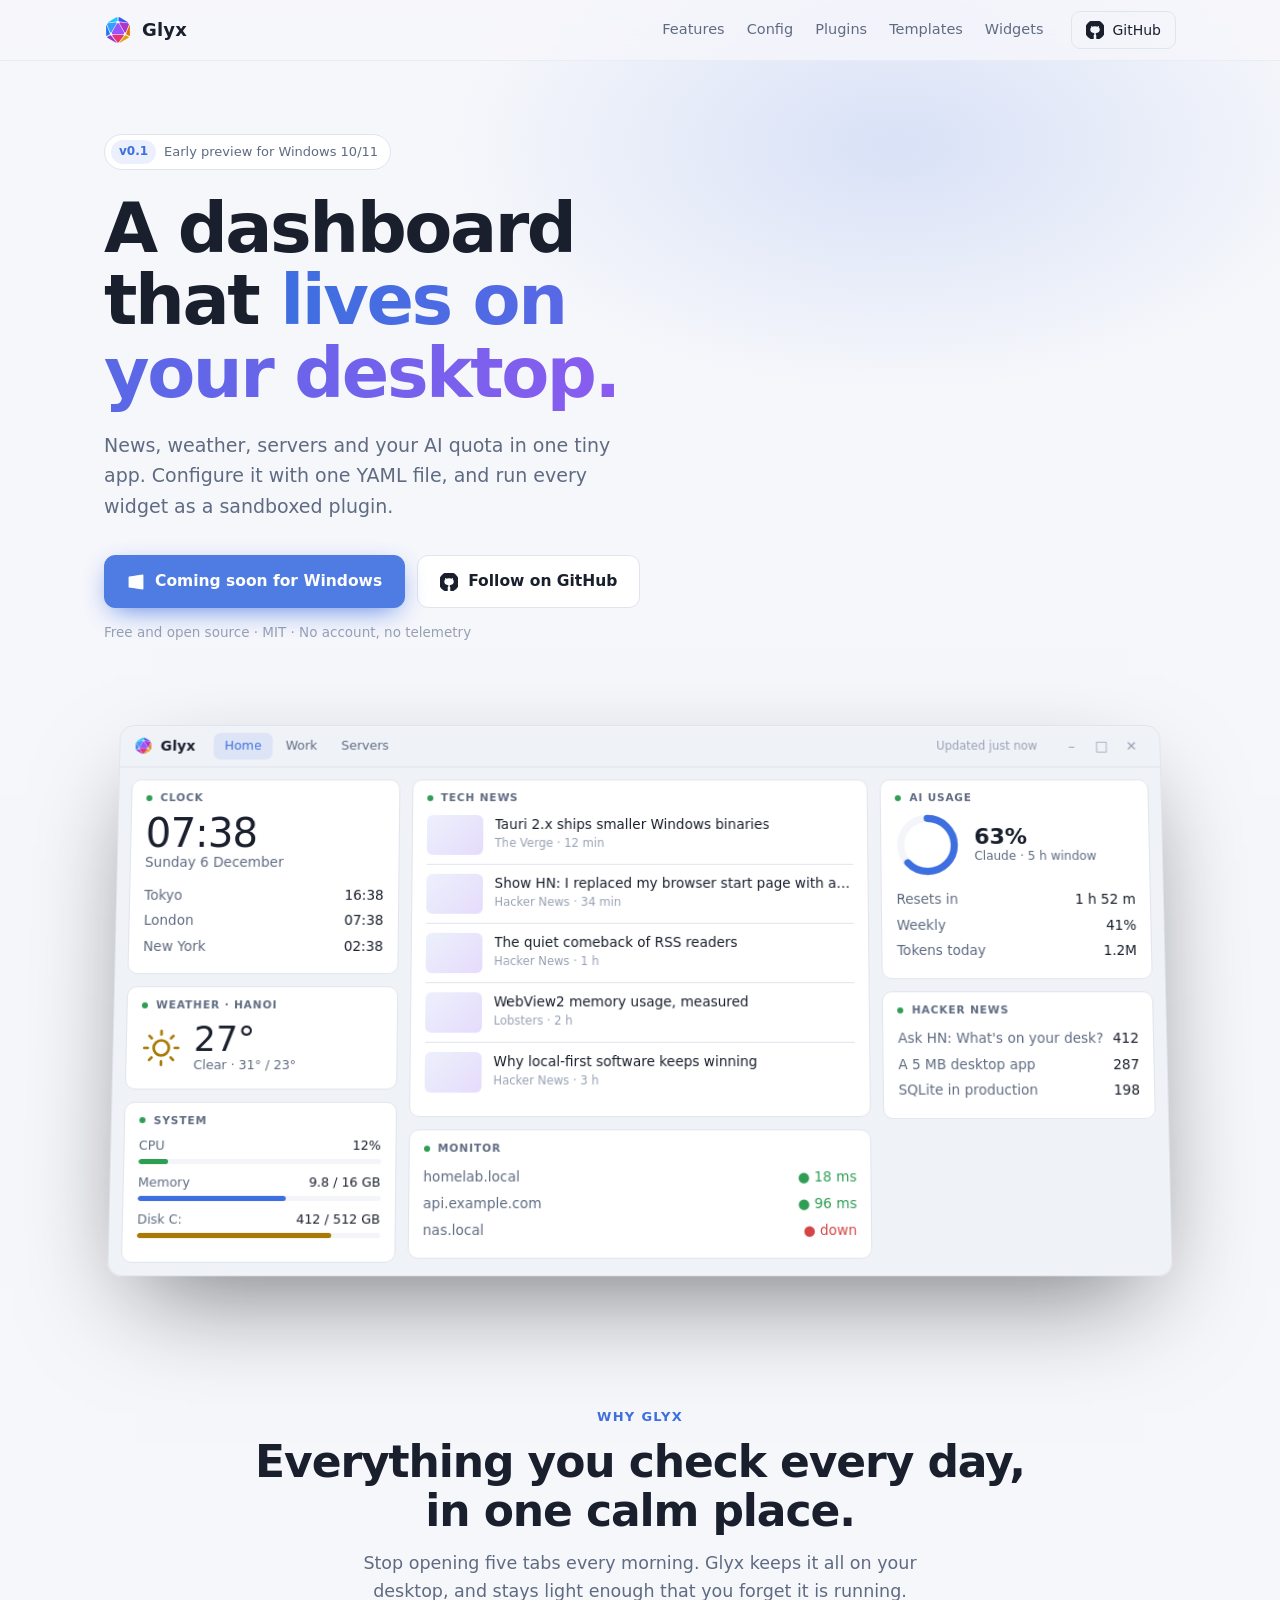
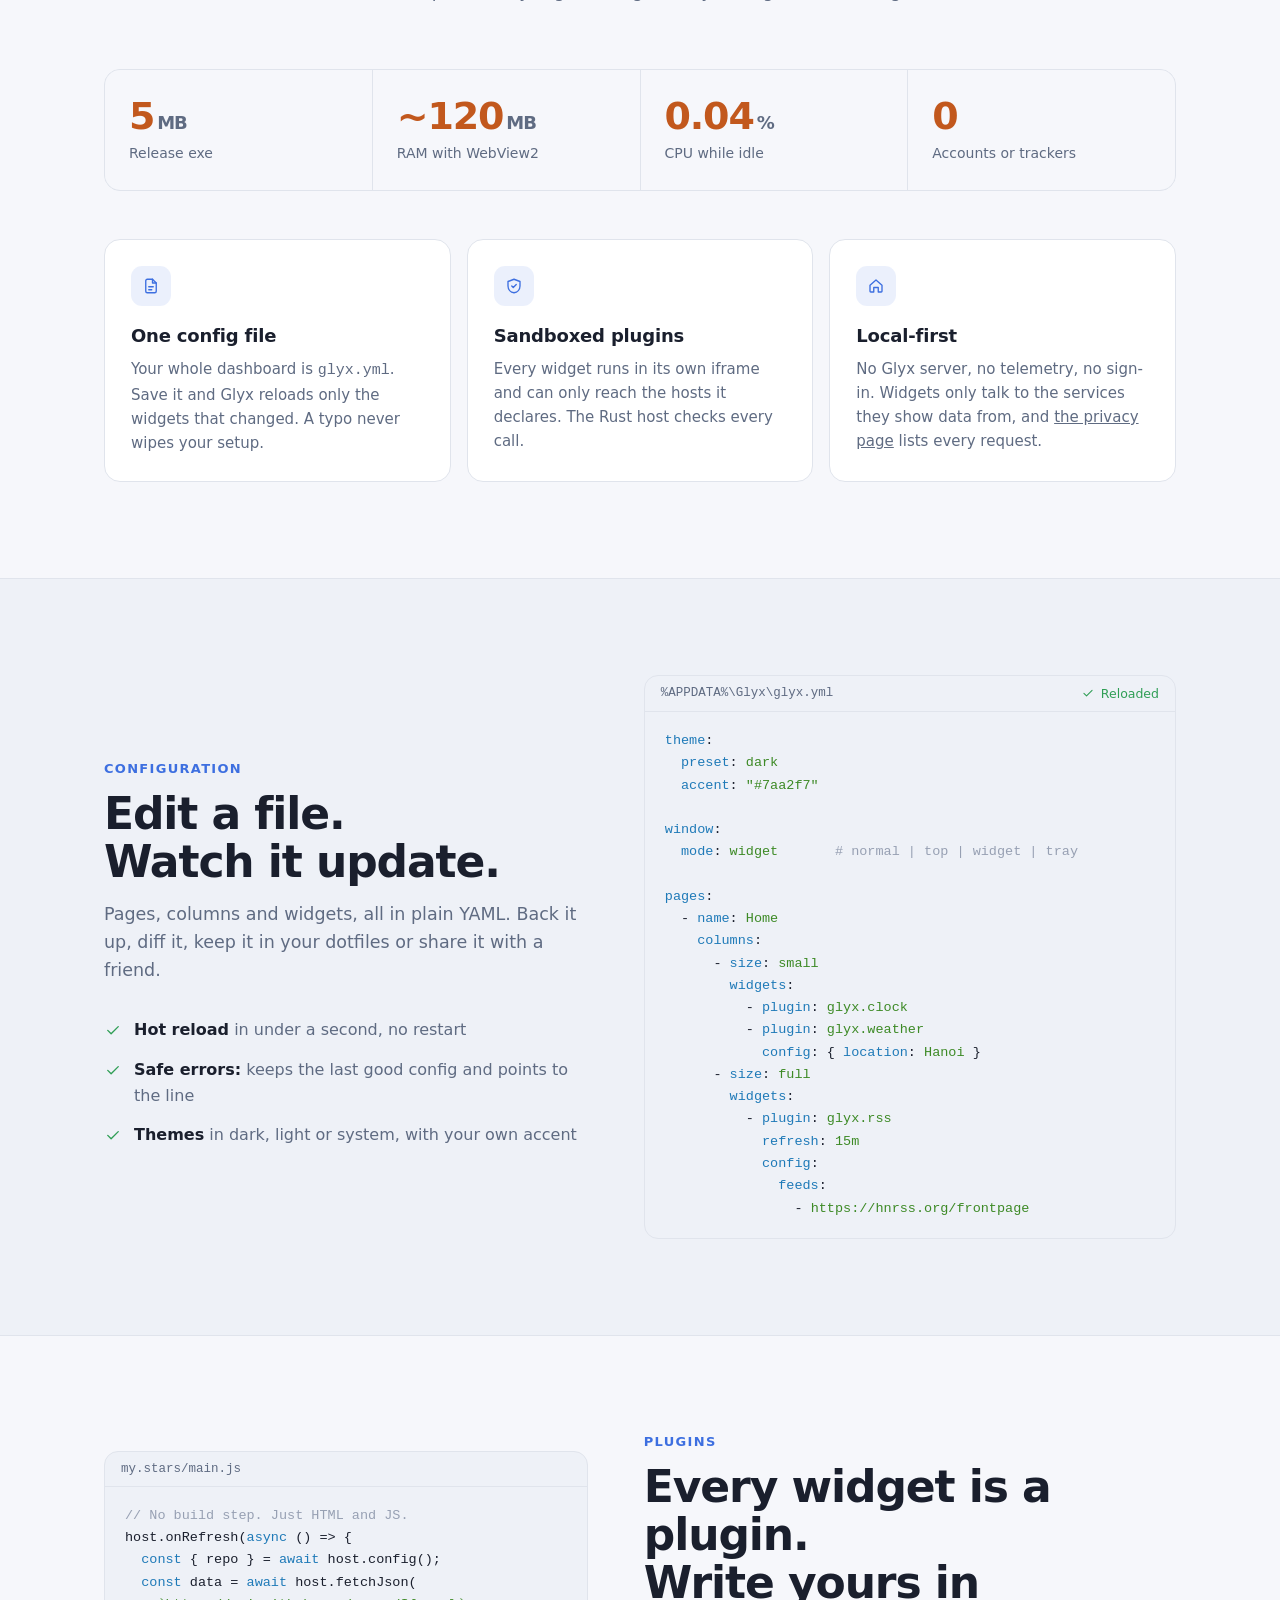
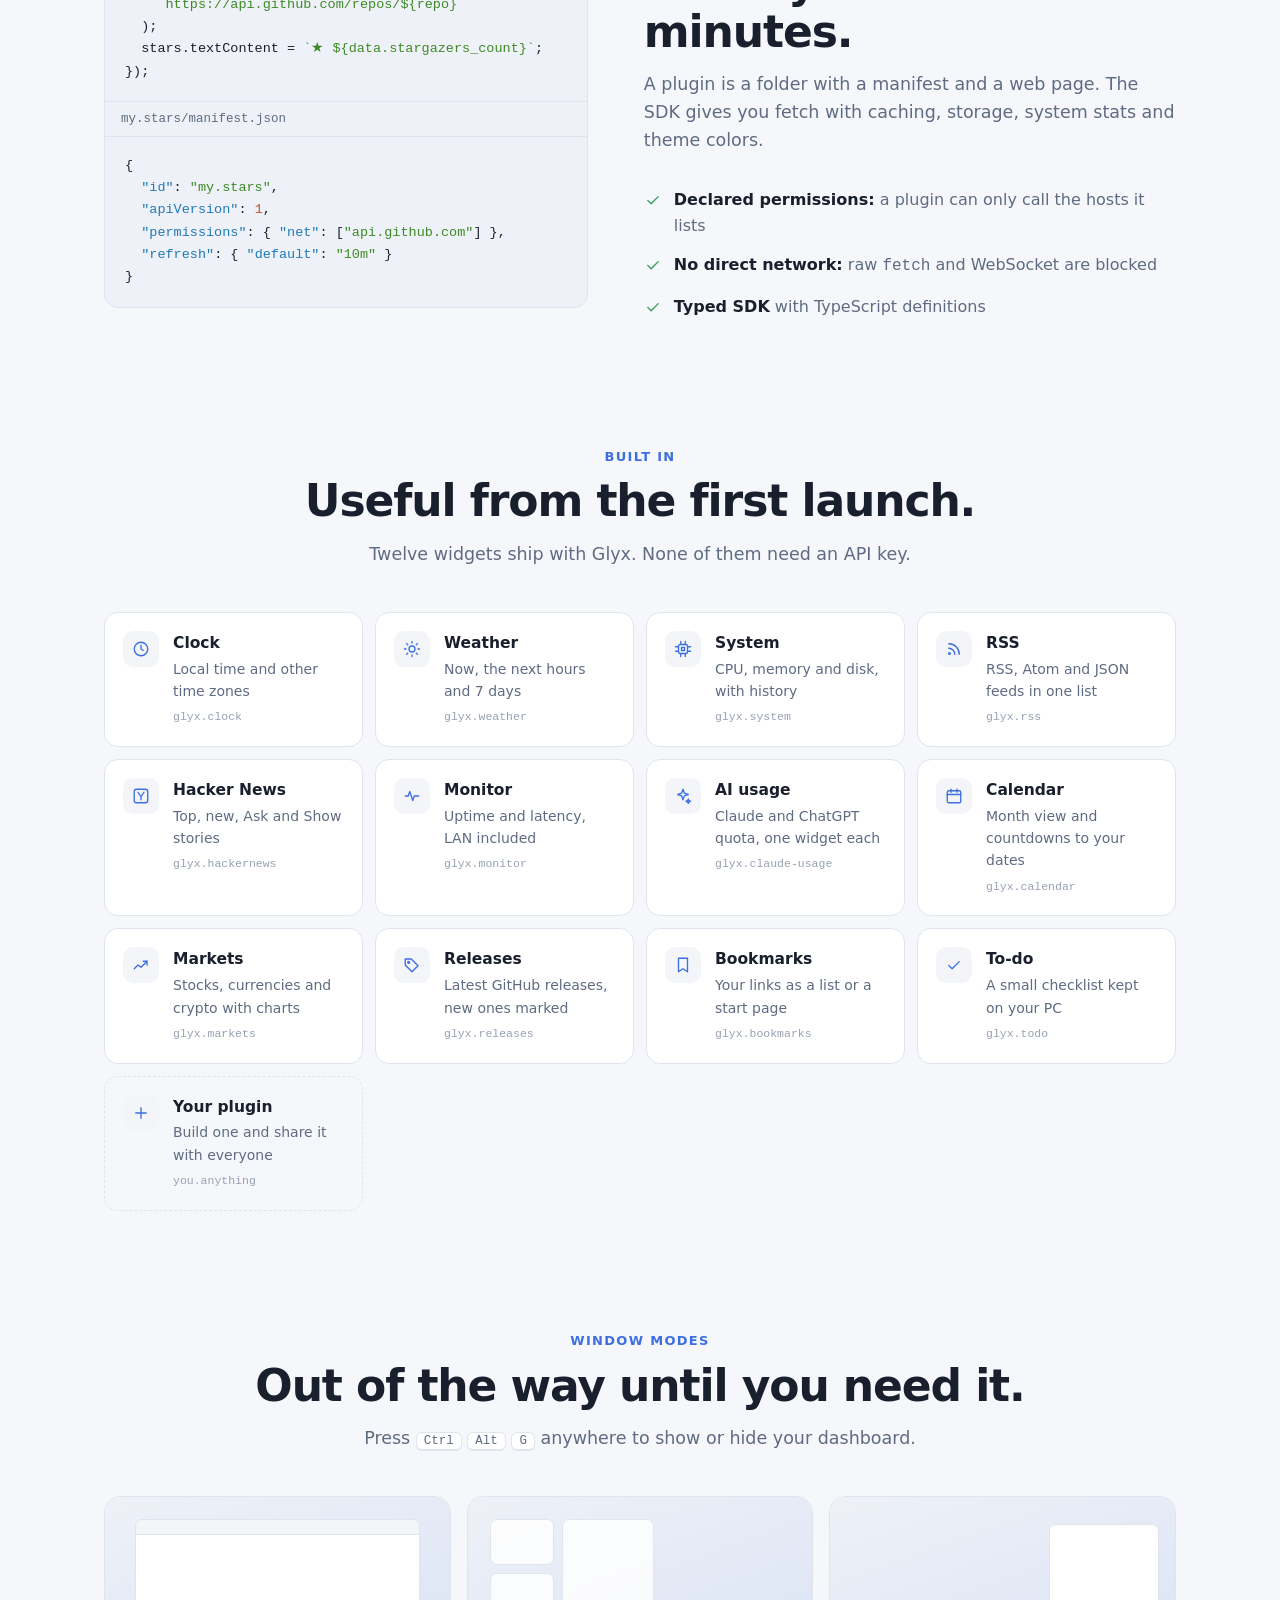
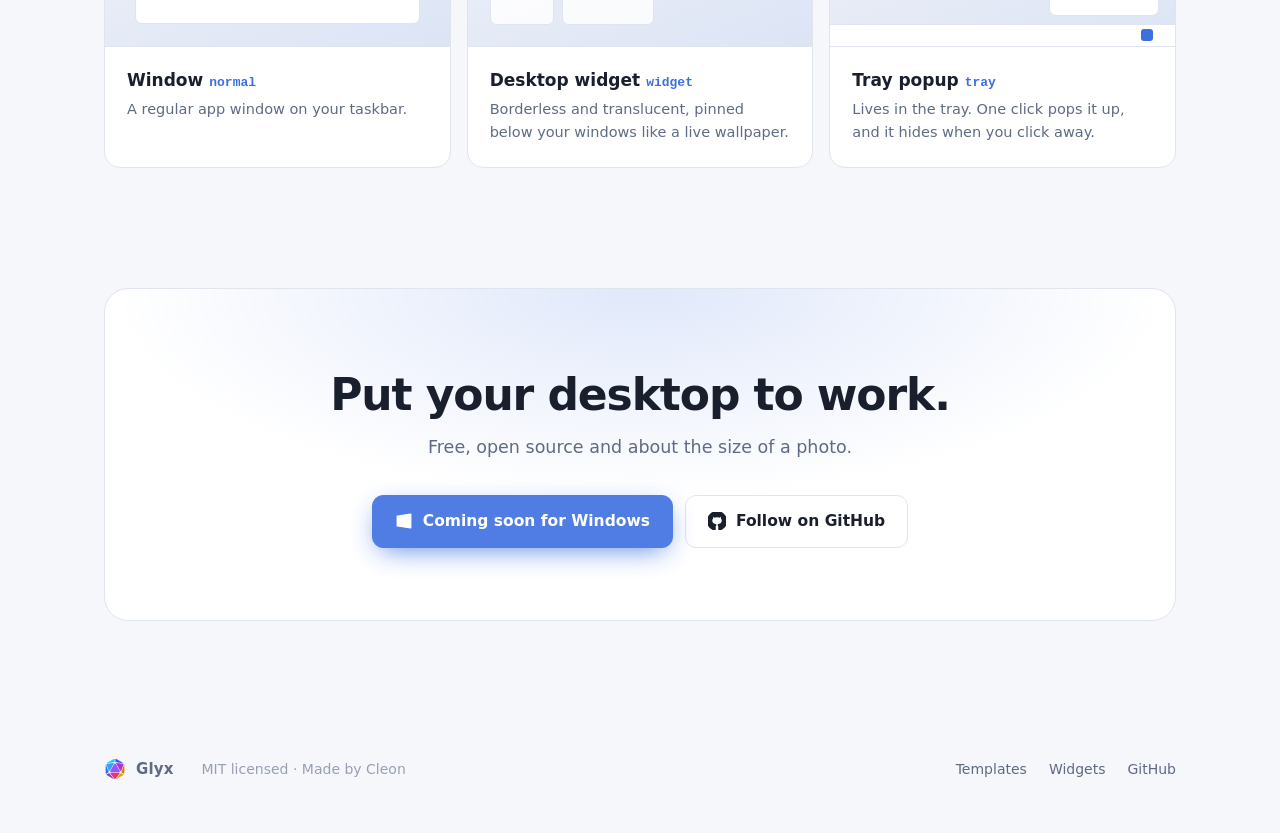
==== commit c74efd48: "feat: hero split, with the mark as a spinning icosahedron in a field of stars" ====
--- a/index.html
+++ b/index.html
@@ -65,8 +65,23 @@
 .gh:hover{background:var(--surface)}
 
 /* Hero */
-.hero{position:relative;padding:88px 0 40px;text-align:center}
-.hero::before{content:"";position:absolute;inset:-120px 0 auto;height:640px;background:radial-gradient(60% 55% at 50% 30%,var(--glow),transparent 70%);pointer-events:none;z-index:-1}
+.hero{position:relative;padding:48px 0 40px;text-align:center}
+.space{position:absolute;left:0;right:0;top:-60px;height:820px;width:100%;pointer-events:none;z-index:-1;-webkit-mask-image:linear-gradient(#000 75%,transparent);mask-image:linear-gradient(#000 75%,transparent)}
+.hero-top{display:grid;grid-template-columns:1.05fr 1fr;align-items:center;gap:8px;text-align:left;min-height:560px}
+.hero-top h1{margin:22px 0 20px;max-width:600px;font-size:clamp(46px,5.6vw,70px)}
+.hero-top .lead{margin:0;max-width:520px}
+.hero-top .cta{justify-content:flex-start}
+.ico{display:block;width:100%;max-width:600px;aspect-ratio:1;justify-self:center;margin-right:-40px;cursor:grab;touch-action:pan-y}
+.ico:active{cursor:grabbing}
+@media (max-width:900px){
+  .hero{padding-top:24px}
+  .hero-top{grid-template-columns:1fr;text-align:center;min-height:0}
+  .hero-top .ico{order:-1;width:min(420px,92vw);aspect-ratio:1/.82;margin:0 auto}
+  .hero-top h1{margin:14px auto 18px}
+  .hero-top .lead{margin:0 auto}
+  .hero-top .cta{justify-content:center}
+}
+.hero::before{content:"";position:absolute;inset:-120px 0 auto;height:640px;background:radial-gradient(50% 55% at 70% 32%,var(--glow),transparent 70%);pointer-events:none;z-index:-1}
 .pill{display:inline-flex;align-items:center;gap:8px;padding:5px 12px 5px 6px;border:1px solid var(--border);border-radius:99px;background:var(--surface);font-size:13px;color:var(--dim)}
 .pill b{padding:2px 8px;border-radius:99px;background:var(--accent-soft);color:var(--accent);font-weight:600;font-size:12px}
 h1{margin:22px auto 18px;max-width:820px;font-size:clamp(40px,7vw,72px);line-height:1.04;letter-spacing:-.035em;font-weight:750}
@@ -190,7 +205,7 @@
 }
 @media (max-width:600px){
   .wrap{padding:0 16px}
-  .hero{padding-top:56px}
+  .hero{padding-top:16px}
   section{padding:72px 0}
   .dash{grid-template-columns:1fr}
   .dash .col:first-child .w:nth-child(n+2){display:none}
@@ -231,15 +246,21 @@
 
 <main id="top">
   <div class="hero">
+    <canvas class="space" id="space" aria-hidden="true"></canvas>
     <div class="wrap">
-      <span class="pill"><b>v0.1</b> Early preview for Windows 10/11</span>
-      <h1>A dashboard that <em>lives on your desktop.</em></h1>
-      <p class="lead">News, weather, servers and your AI quota in one tiny app. Configure it with one YAML file, and run every widget as a sandboxed plugin.</p>
-      <div class="cta">
-        <span class="btn primary soon" aria-disabled="true"><svg class="i"><use href="#windows"/></svg>Coming soon for Windows</span>
-        <a class="btn ghost" href="https://github.com/glyxapp"><svg class="i"><use href="#github"/></svg>Follow on GitHub</a>
-      </div>
-      <div class="meta">Free and open source · MIT · No account, no telemetry</div>
+      <div class="hero-top">
+        <div class="hero-copy">
+          <span class="pill"><b>v0.1</b> Early preview for Windows 10/11</span>
+          <h1>A dashboard that <em>lives on your desktop.</em></h1>
+          <p class="lead">News, weather, servers and your AI quota in one tiny app. Configure it with one YAML file, and run every widget as a sandboxed plugin.</p>
+          <div class="cta">
+            <span class="btn primary soon" aria-disabled="true"><svg class="i"><use href="#windows"/></svg>Coming soon for Windows</span>
+            <a class="btn ghost" href="https://github.com/glyxapp"><svg class="i"><use href="#github"/></svg>Follow on GitHub</a>
+          </div>
+          <div class="meta">Free and open source · MIT · No account, no telemetry</div>
+        </div>
+        <canvas class="ico" id="ico" role="img" aria-label="The Glyx mark as a spinning icosahedron, twenty tiles in the logo's colours"></canvas>
+      </div>
 
       <div class="shot" aria-hidden="true">
         <div class="win">
@@ -522,13 +543,217 @@
   tick();
   setInterval(tick, 10000);
 
-  if (matchMedia("(prefers-reduced-motion: reduce)").matches) return;
+  const still = matchMedia("(prefers-reduced-motion: reduce)").matches;
+  space(still);
+  if (still) return;
   const cpu = document.getElementById("cpu");
   setInterval(() => {
     const v = Math.round(6 + Math.random() * 18);
     cpu.style.width = v + "%";
     set("cpuT", v + "%");
   }, 2400);
+
+  // Hero: the mark as an icosahedron tumbling through a field of stars.
+  function space(still) {
+    const ico = document.getElementById("ico"), sky = document.getElementById("space");
+    if (!ico || !sky || !ico.getContext) return;
+    const g = ico.getContext("2d"), s = sky.getContext("2d");
+    const PAL = ["#9A54FE", "#379DFE", "#B034C9", "#3957F4", "#1CC9FD", "#E43675", "#1C77F4", "#9A34CC", "#E27405", "#E2A005"];
+    const rgb = (h) => [1, 3, 5].map((i) => parseInt(h.slice(i, i + 2), 16));
+
+    // Geometry: 12 vertices, 20 faces found as the triples whose sides are all 2.
+    const P = (1 + Math.sqrt(5)) / 2, V = [];
+    for (const a of [-1, 1]) for (const b of [-P, P]) V.push([0, a, b], [a, b, 0], [b, 0, a]);
+    const n = Math.hypot(1, P);
+    V.forEach((v) => { v[0] /= n; v[1] /= n; v[2] /= n; });
+    const d2 = (a, b) => (a[0] - b[0]) ** 2 + (a[1] - b[1]) ** 2 + (a[2] - b[2]) ** 2;
+    const edge = d2([0, 1, P].map((x) => x / n), [1, P, 0].map((x) => x / n)) + 1e-6;
+    const F = [], E = [];
+    for (let i = 0; i < 12; i++) for (let j = i + 1; j < 12; j++) {
+      if (d2(V[i], V[j]) > edge) continue;
+      E.push([i, j]);
+      for (let k = j + 1; k < 12; k++) if (d2(V[i], V[k]) <= edge && d2(V[j], V[k]) <= edge) F.push({ v: [i, j, k] });
+    }
+    // Opposite faces share a colour, so the side facing you shows each of the ten once.
+    let c = 0;
+    const key = (f) => f.v.map((i) => V[i].join()).sort().join("|");
+    const neg = (f) => f.v.map((i) => V[i].map((x) => -x).join()).sort().join("|");
+    for (const f of F) {
+      if (f.col) continue;
+      f.col = rgb(PAL[c++ % 10]);
+      const o = F.find((h) => key(h) === neg(f));
+      if (o) o.col = f.col;
+    }
+
+    // Orientation as a matrix, turned a little each frame about a spin axis.
+    let M = [[1, 0, 0], [0, 1, 0], [0, 0, 1]];
+    const turn = (ax, ay, az) => {
+      const a = Math.hypot(ax, ay, az);
+      if (a < 1e-9) return;
+      const [x, y, z] = [ax / a, ay / a, az / a], co = Math.cos(a), si = Math.sin(a), t = 1 - co;
+      const R = [[t * x * x + co, t * x * y - si * z, t * x * z + si * y], [t * x * y + si * z, t * y * y + co, t * y * z - si * x], [t * x * z - si * y, t * y * z + si * x, t * z * z + co]];
+      M = R.map((r) => [0, 1, 2].map((j) => r[0] * M[0][j] + r[1] * M[1][j] + r[2] * M[2][j]));
+    };
+    // The ring is drawn as an ellipse tipped by TILT and flattened to FLAT; it is the
+    // circle round the axis AXIS below, seen from in front. The mark spins about that same
+    // axis, with a vertex as its pole, and the same way the moon goes round: the near side
+    // of both moves to the left. So the ring reads as the mark's equator.
+    const TILT = -0.32, FLAT = 0.36;
+    const AXIS = [Math.sin(TILT) * Math.sqrt(1 - FLAT * FLAT), Math.cos(TILT) * Math.sqrt(1 - FLAT * FLAT), FLAT];
+    {
+      const p0 = V[1], c = [p0[1] * AXIS[2] - p0[2] * AXIS[1], p0[2] * AXIS[0] - p0[0] * AXIS[2], p0[0] * AXIS[1] - p0[1] * AXIS[0]];
+      const m = Math.hypot(...c), ang = Math.acos(Math.max(-1, Math.min(1, p0[0] * AXIS[0] + p0[1] * AXIS[1] + p0[2] * AXIS[2])));
+      if (m > 1e-9) turn(c[0] / m * ang, c[1] / m * ang, c[2] / m * ang);
+    }
+    const SPIN = 0.6, ORBIT = 0.4; // radians per second: the mark turns a little faster than its moon goes round
+    const BASE = AXIS.map((x) => -x * SPIN);
+    let w = BASE.slice(), drag = null;
+
+    ico.addEventListener("pointerdown", (e) => { drag = { x: e.clientX, y: e.clientY }; ico.setPointerCapture(e.pointerId); });
+    ico.addEventListener("pointermove", (e) => {
+      if (!drag) return;
+      const dx = e.clientX - drag.x, dy = e.clientY - drag.y;
+      drag = { x: e.clientX, y: e.clientY };
+      turn(dy * 0.01, dx * 0.01, 0);
+      w = [dy * 0.6, dx * 0.6, 0];
+      if (still) draw(0);
+    });
+    const up = () => { drag = null; };
+    ico.addEventListener("pointerup", up);
+    ico.addEventListener("pointercancel", up);
+
+    const L = (() => { const l = [-0.45, 0.6, 0.66], m = Math.hypot(...l); return l.map((x) => x / m); })();
+    const H = (() => { const h = [L[0], L[1], L[2] + 1], m = Math.hypot(...h); return h.map((x) => x / m); })();
+    let W = 0, Hh = 0, dpr = 1, SW = 0, SH = 0, SX = 0, SY = 0, ink = "#fff", dark = true;
+    function size() {
+      dpr = Math.min(devicePixelRatio || 1, 2);
+      const r = ico.getBoundingClientRect(), q = sky.getBoundingClientRect();
+      W = r.width; Hh = r.height; SW = q.width; SH = q.height;
+      ico.width = W * dpr; ico.height = Hh * dpr;
+      sky.width = SW * dpr; sky.height = SH * dpr;
+      SX = r.left - q.left + W / 2; SY = r.top - q.top + Hh / 2; // stars stream out from the mark
+      const cs = getComputedStyle(document.documentElement);
+      ink = cs.getPropertyValue("--text").trim() || "#fff";
+      dark = cs.colorScheme !== "light";
+    }
+
+    function ring(t, front, cx, cy, R) {
+      const rx = R * 1.62, ry = rx * FLAT, tilt = TILT;
+      g.save();
+      g.translate(cx, cy); g.rotate(tilt);
+      g.lineWidth = 1.4;
+      const gr = g.createLinearGradient(-rx, 0, rx, 0);
+      gr.addColorStop(0, "rgba(28,201,253,.0)"); gr.addColorStop(0.5, "rgba(154,84,254,.55)"); gr.addColorStop(1, "rgba(226,160,5,.0)");
+      g.strokeStyle = gr;
+      g.beginPath(); g.ellipse(0, 0, rx, ry, 0, front ? 0 : Math.PI, front ? Math.PI : 2 * Math.PI); g.stroke();
+      // A moon on the ring; it passes behind the mark on the far half.
+      const a = t * ORBIT, mx = Math.cos(a) * rx, my = Math.sin(a) * ry;
+      if ((my > 0) === front) {
+        const k = 0.7 + 0.3 * Math.sin(a);
+        g.fillStyle = "#1CC9FD"; g.shadowColor = "#1CC9FD"; g.shadowBlur = 12;
+        g.beginPath(); g.arc(mx, my, 3.6 * k, 0, 7); g.fill();
+      }
+      g.restore();
+    }
+
+    function tri(pts, shrink) {
+      const cx = (pts[0][0] + pts[1][0] + pts[2][0]) / 3, cy = (pts[0][1] + pts[1][1] + pts[2][1]) / 3;
+      g.beginPath();
+      pts.forEach((p, i) => { const x = cx + (p[0] - cx) * shrink, y = cy + (p[1] - cy) * shrink; i ? g.lineTo(x, y) : g.moveTo(x, y); });
+      g.closePath();
+    }
+
+    function draw(t) {
+      g.setTransform(dpr, 0, 0, dpr, 0, 0);
+      g.clearRect(0, 0, W, Hh);
+      const R = Math.min(W * 0.25, Hh * 0.36), cx = W / 2, cy = Hh / 2 + (still ? 0 : Math.sin(t * 0.9) * 6);
+      // Soft halo, like a planet's atmosphere.
+      const halo = g.createRadialGradient(cx, cy, R * 0.6, cx, cy, R * 1.7);
+      halo.addColorStop(0, "rgba(122,162,247,.28)"); halo.addColorStop(1, "rgba(122,162,247,0)");
+      g.fillStyle = halo; g.fillRect(0, 0, W, Hh);
+      ring(t, false, cx, cy, R);
+
+      const D = 4;
+      const rv = V.map((v) => [0, 1, 2].map((i) => M[i][0] * v[0] + M[i][1] * v[1] + M[i][2] * v[2]));
+      const pv = rv.map((v) => { const f = D / (D - v[2]); return [cx + v[0] * R * f, cy - v[1] * R * f, v[2]]; });
+      const faces = F.map((f) => {
+        const a = rv[f.v[0]], b = rv[f.v[1]], c2 = rv[f.v[2]];
+        let nx = (a[0] + b[0] + c2[0]) / 3, ny = (a[1] + b[1] + c2[1]) / 3, nz = (a[2] + b[2] + c2[2]) / 3;
+        const m = Math.hypot(nx, ny, nz); nx /= m; ny /= m; nz /= m;
+        return { f, z: nz, n: [nx, ny, nz], p: f.v.map((i) => pv[i]) };
+      }).sort((x, y) => x.z - y.z);
+
+      g.lineJoin = "round";
+      for (const o of faces) {
+        const [r0, g0, b0] = o.f.col;
+        if (o.z < 0) { // far side, seen through the glass
+          tri(o.p, 0.86);
+          g.fillStyle = `rgba(${r0},${g0},${b0},.16)`; g.fill();
+          continue;
+        }
+        const dif = Math.max(0, o.n[0] * L[0] + o.n[1] * L[1] + o.n[2] * L[2]);
+        const spec = Math.pow(Math.max(0, o.n[0] * H[0] + o.n[1] * H[1] + o.n[2] * H[2]), 24) * 0.45;
+        const k = 0.7 + 0.42 * dif;
+        const col = [r0, g0, b0].map((x) => Math.round(Math.min(255, x * k + (255 - x * k) * spec)));
+        tri(o.p, 0.9);
+        g.fillStyle = `rgb(${col})`;
+        g.strokeStyle = `rgb(${col})`; g.lineWidth = 3;
+        g.fill(); g.stroke();
+      }
+      // The globe's wire: edges and nodes on the near side.
+      g.lineWidth = 0.8;
+      for (const [i, j] of E) {
+        const z = (rv[i][2] + rv[j][2]) / 2;
+        if (z < -0.05) continue;
+        g.strokeStyle = `rgba(255,255,255,${0.12 + 0.25 * z})`;
+        g.beginPath(); g.moveTo(pv[i][0], pv[i][1]); g.lineTo(pv[j][0], pv[j][1]); g.stroke();
+      }
+      for (const p of pv) {
+        if (p[2] < 0) continue;
+        g.fillStyle = `rgba(255,255,255,${0.35 + 0.6 * p[2]})`;
+        g.beginPath(); g.arc(p[0], p[1], 1.2 + 1.4 * p[2], 0, 7); g.fill();
+      }
+      ring(t, true, cx, cy, R);
+    }
+
+    // Stars come towards you, as if the mark were travelling through them.
+    const STARS = Array.from({ length: 170 }, () => ({ x: Math.random() * 2 - 1, y: Math.random() * 2 - 1, z: Math.random() }));
+    function stars(dt) {
+      s.setTransform(dpr, 0, 0, dpr, 0, 0);
+      s.clearRect(0, 0, SW, SH);
+      const cx = SX, cy = SY, k = Math.max(SW, SH) * 0.5;
+      s.fillStyle = ink;
+      for (const st of STARS) {
+        st.z -= dt * 0.045;
+        if (st.z <= 0.02) { st.x = Math.random() * 2 - 1; st.y = Math.random() * 2 - 1; st.z = 1; }
+        const x = cx + (st.x / st.z) * k * 0.35, y = cy + (st.y / st.z) * k * 0.35;
+        if (x < 0 || x > SW || y < 0 || y > SH) continue;
+        s.globalAlpha = Math.min(1, (1 - st.z) * 1.3) * (dark ? 0.85 : 0.35);
+        s.beginPath(); s.arc(x, y, 0.4 + (1 - st.z) * 1.5, 0, 7); s.fill();
+      }
+      s.globalAlpha = 1;
+    }
+
+    size();
+    addEventListener("resize", size);
+    new MutationObserver(size).observe(document.documentElement, { attributes: true, attributeFilter: ["data-theme"] });
+    matchMedia("(prefers-color-scheme: light)").addEventListener?.("change", size);
+    if (still) { draw(0); stars(0); addEventListener("resize", () => { draw(0); stars(0); }); return; }
+
+    let on = true, last = performance.now();
+    new IntersectionObserver(([e]) => { on = e.isIntersecting; if (on) { last = performance.now(); requestAnimationFrame(frame); } }).observe(ico);
+    function frame(now) {
+      if (!on) return;
+      const dt = Math.min(0.05, (now - last) / 1000); last = now;
+      if (!drag) {
+        w = w.map((x, i) => x + (BASE[i] - x) * Math.min(1, dt * 1.2)); // spin settles back to its cruise
+        turn(w[0] * dt, w[1] * dt, w[2] * dt);
+      }
+      draw(now / 1000);
+      stars(dt);
+      requestAnimationFrame(frame);
+    }
+  }
 })();
 </script>
 </body>
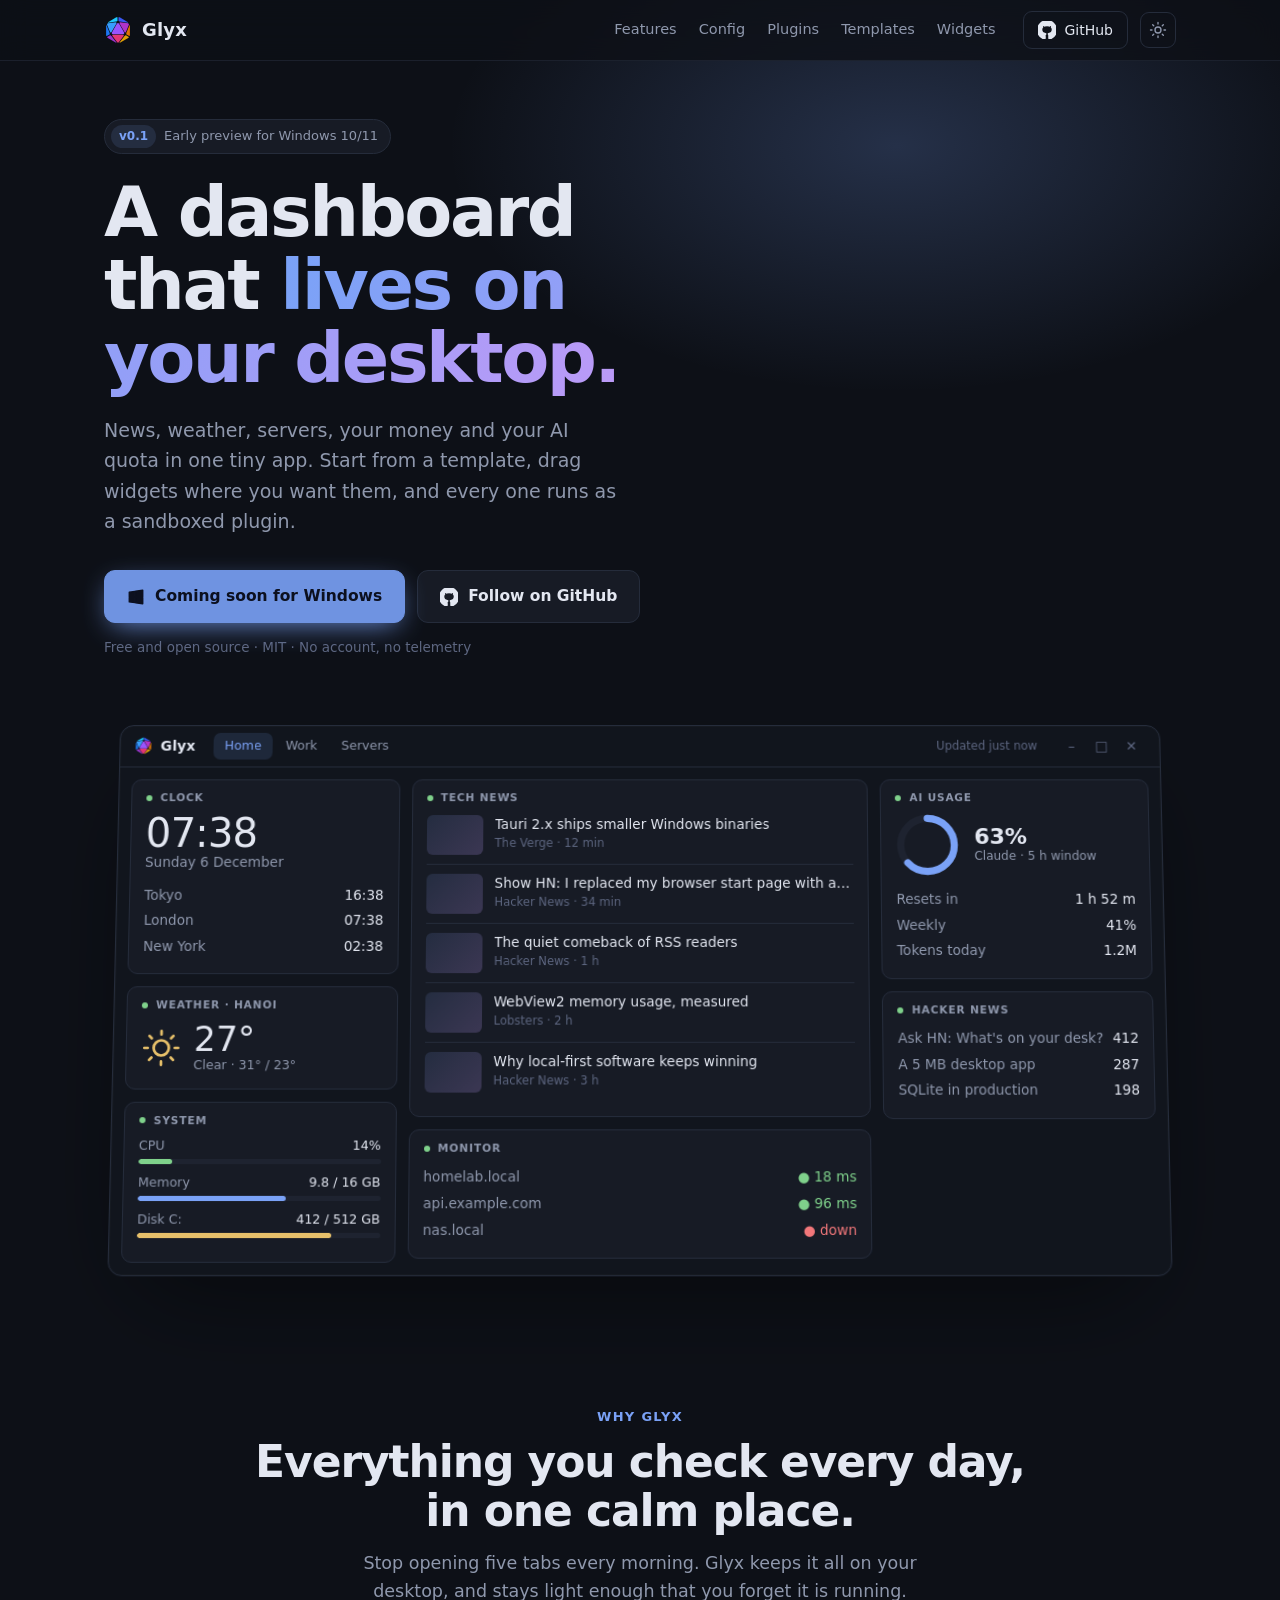
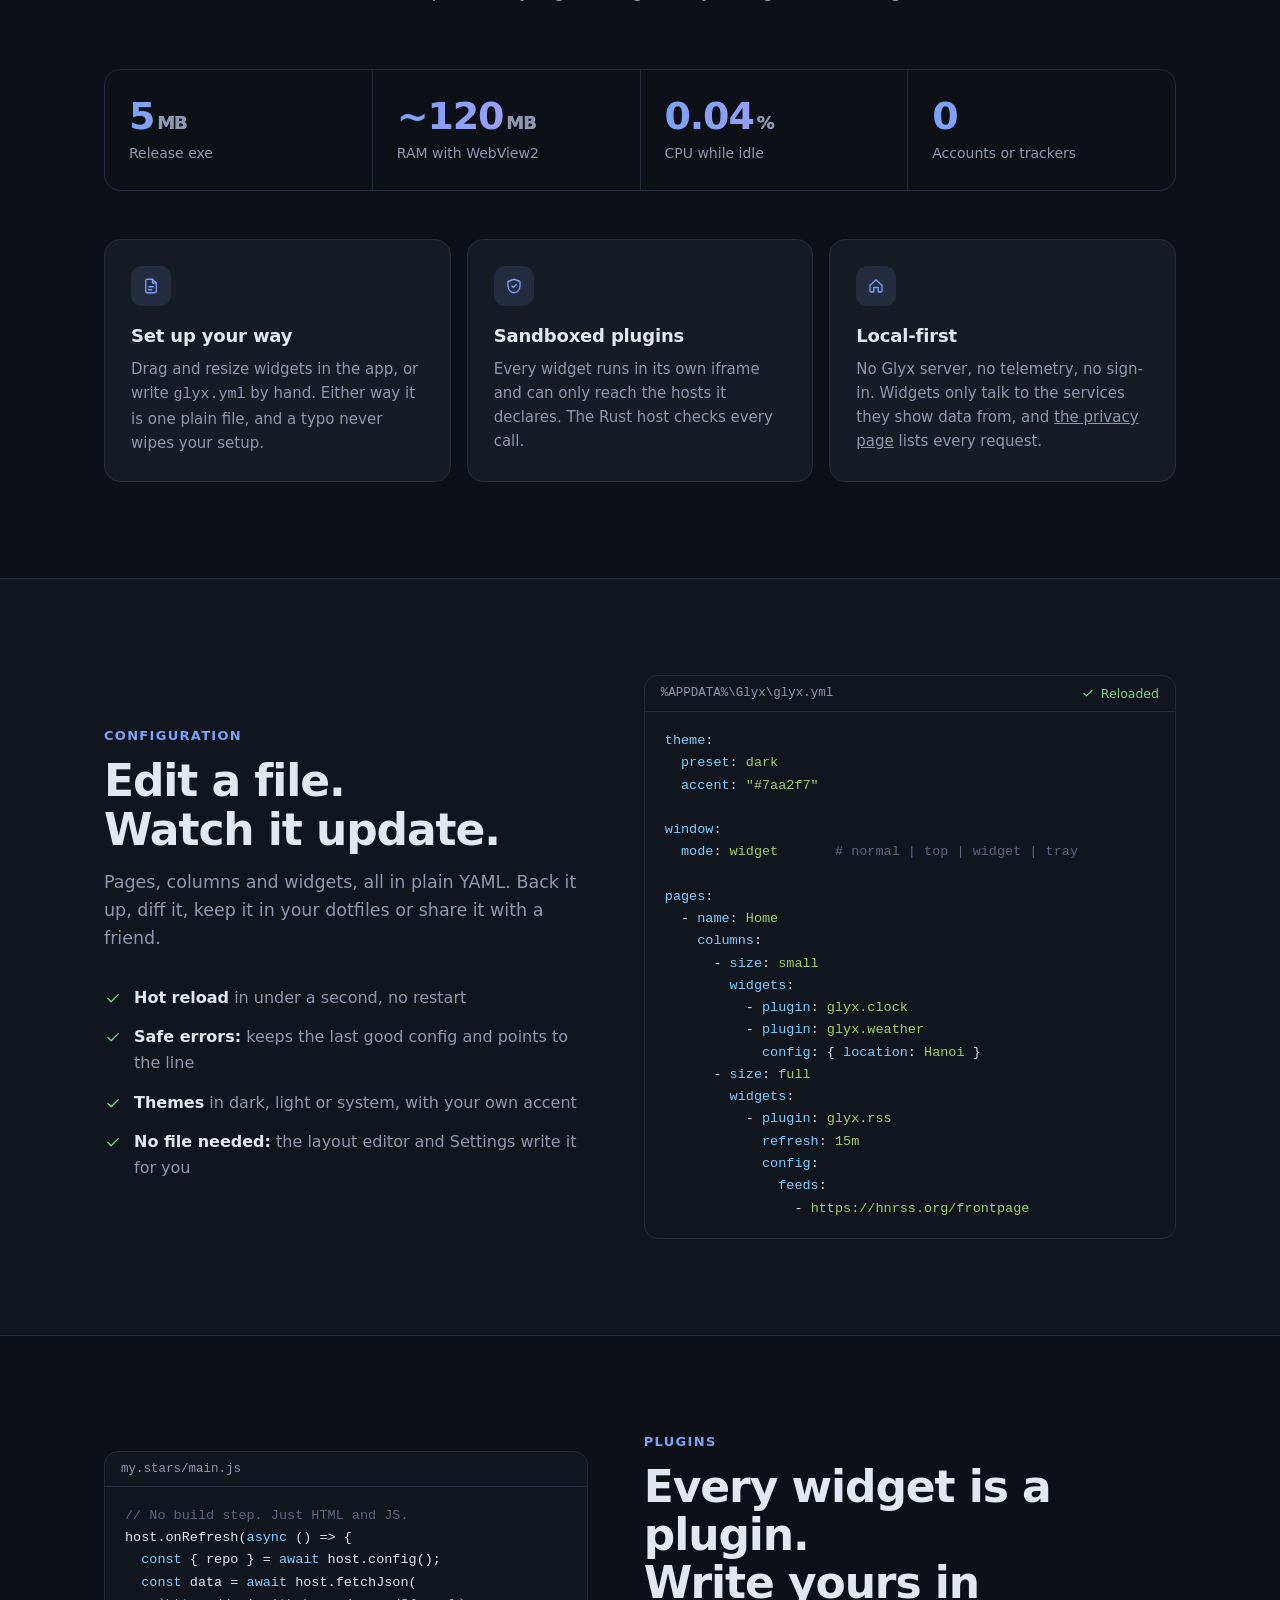
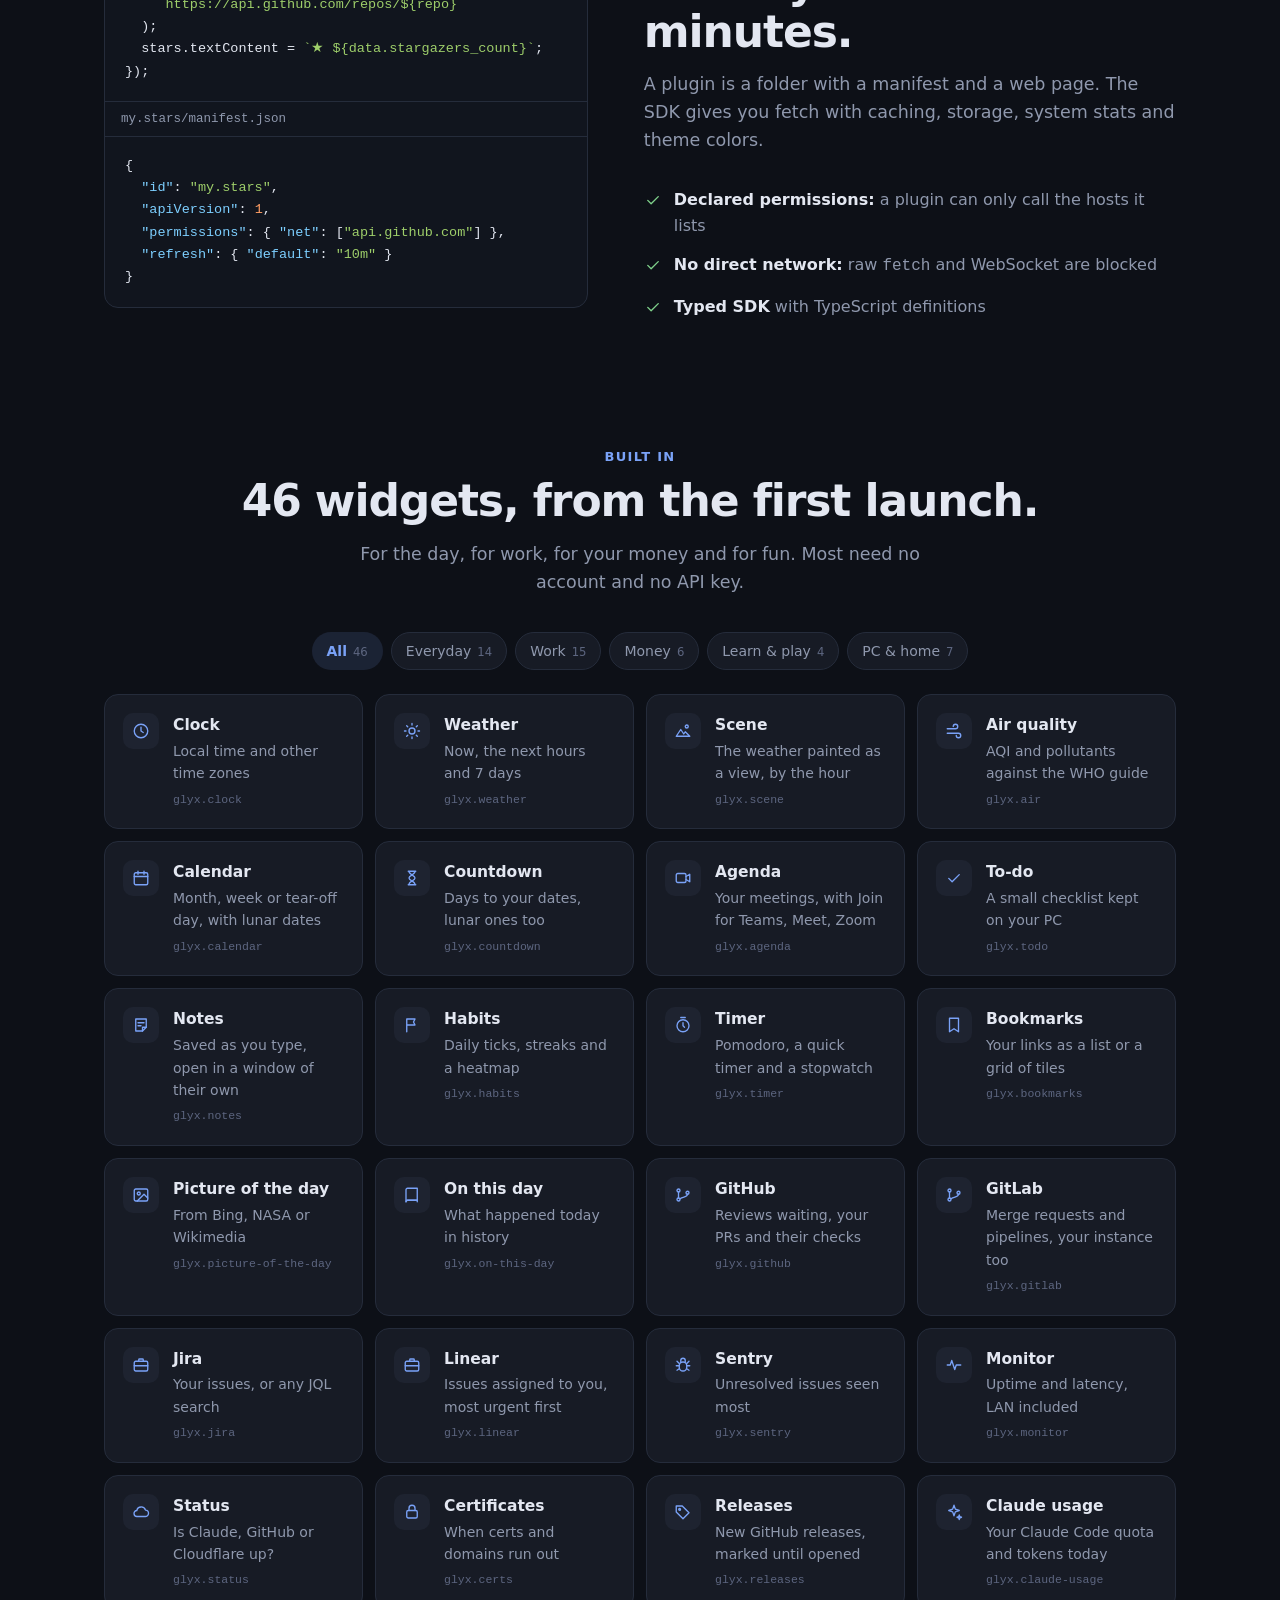
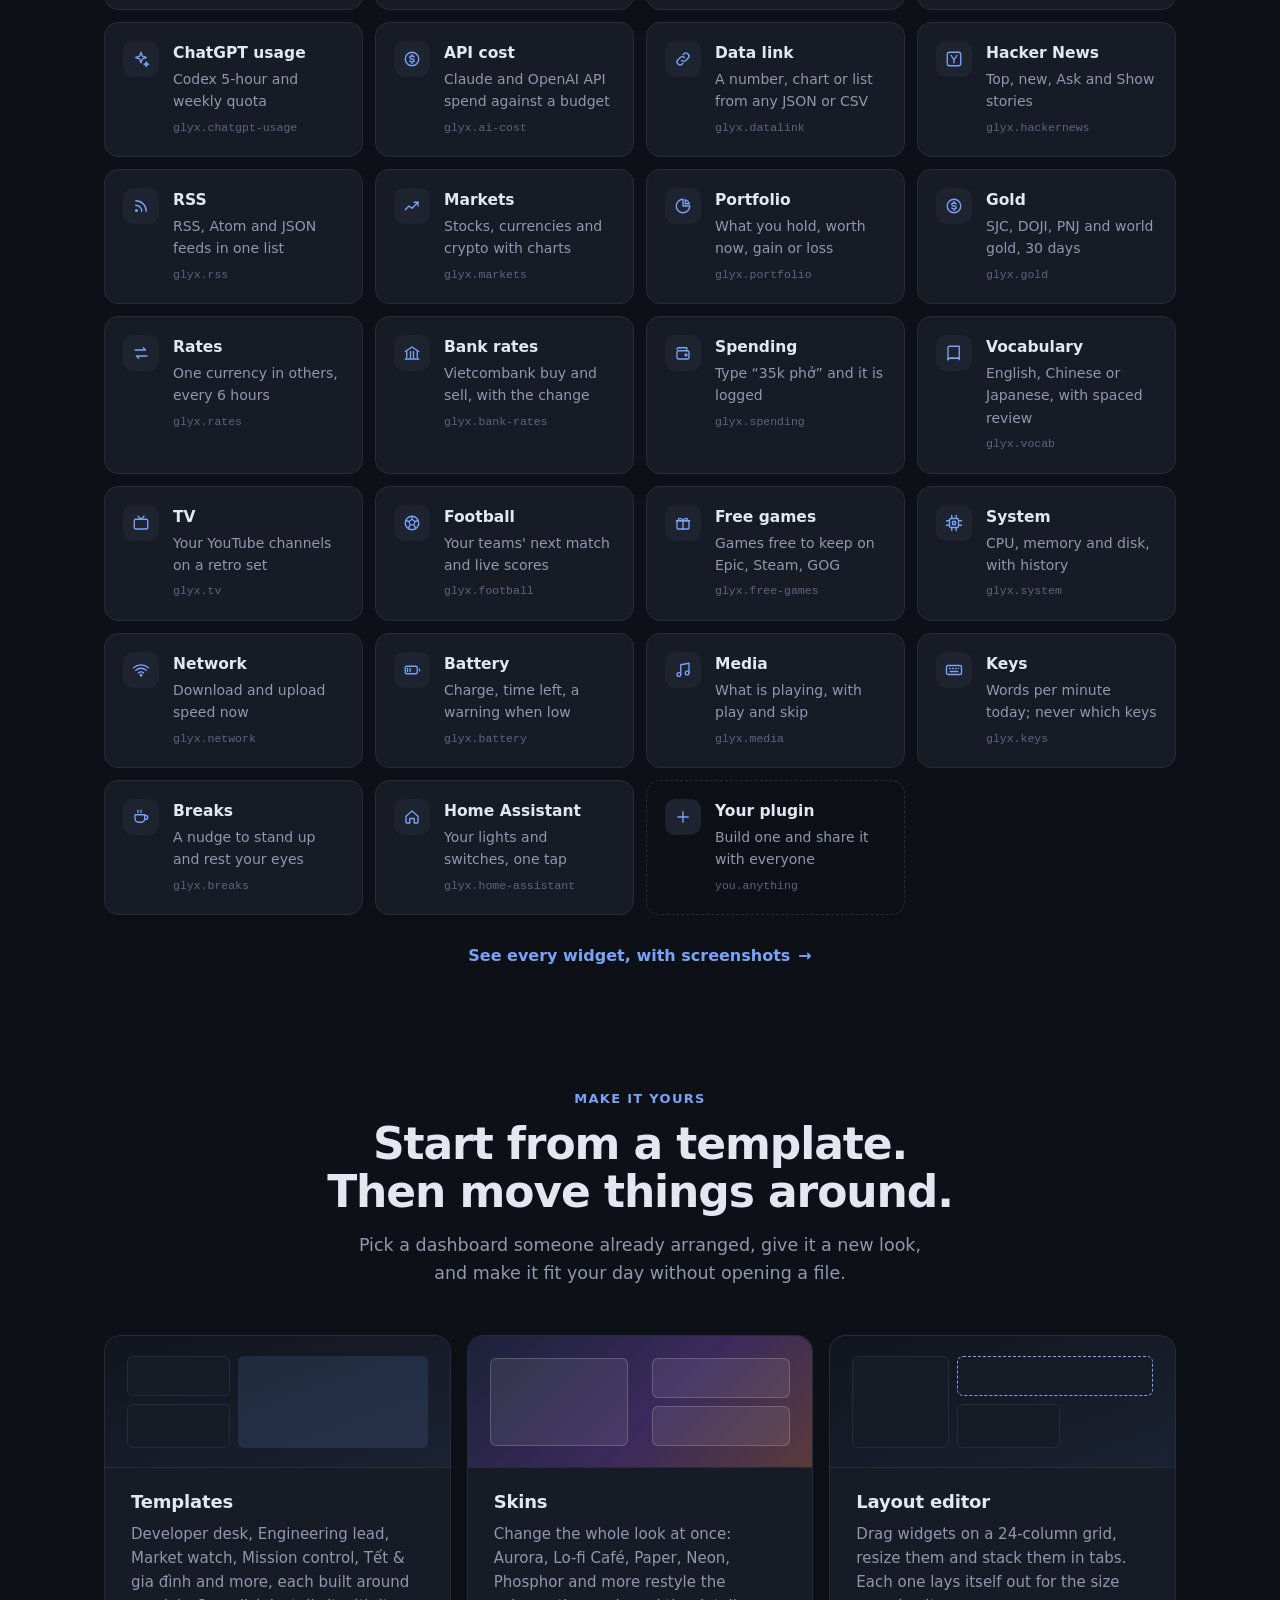
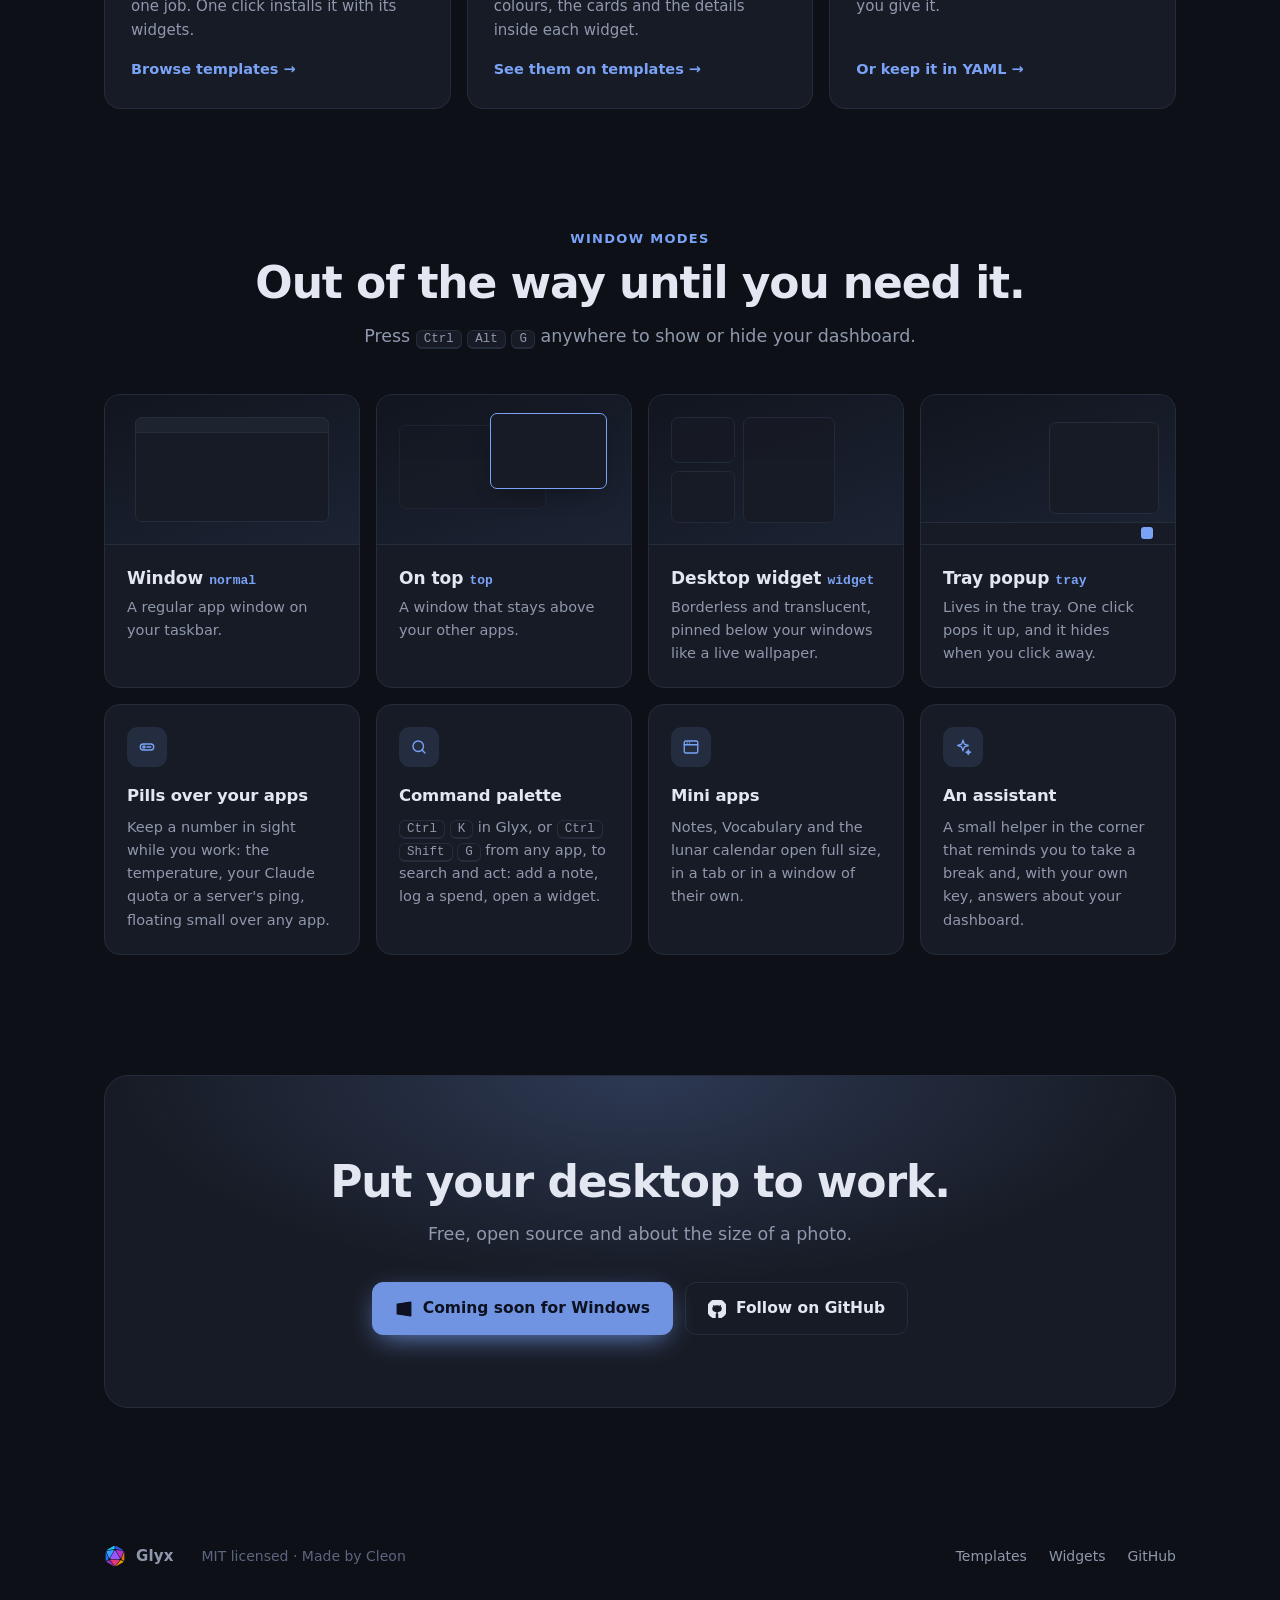
==== commit 938da68f: "feat: landing page catches up with the app; hero mark follows the logo; light/dark switch, dark by d" ====
--- a/index.html
+++ b/index.html
@@ -11,6 +11,7 @@
 <meta property="og:type" content="website">
 <meta name="theme-color" content="#0d1017">
 <link rel="icon" href="favicon.svg" type="image/svg+xml">
+<script>{ let t = "dark"; try { if (localStorage.getItem("glyx-theme") === "light") t = "light"; } catch {} document.documentElement.dataset.theme = t; }</script>
 <style>
 :root{
   --font:"Segoe UI Variable Display","Segoe UI",system-ui,-apple-system,"Helvetica Neue",sans-serif;
@@ -22,6 +23,8 @@
   --ok:#7fd18b; --warn:#e7c06a; --err:#f2777a;
   --code-key:#7dcfff; --code-str:#9ece6a; --code-com:#5d6680; --code-num:#ff9e64;
   --glow:rgba(122,162,247,.22);
+  --float-shadow:0 40px 100px -30px rgba(0,0,0,.55);
+  --skin-art:linear-gradient(135deg,#1c2238,#3a2a5c 55%,#5a3a3a); --skin-pane:rgba(255,255,255,.08); --skin-line:rgba(255,255,255,.18);
   color-scheme:dark;
 }
 @media (prefers-color-scheme: light){
@@ -32,6 +35,8 @@
     --ok:#2f9e55; --warn:#a97a06; --err:#d64545;
     --code-key:#1f7ab8; --code-str:#3d8a26; --code-com:#97a0b3; --code-num:#c2581d;
     --glow:rgba(61,111,224,.16);
+    --float-shadow:0 40px 90px -36px rgba(40,60,120,.32);
+    --skin-art:linear-gradient(135deg,#dfe7ff,#ecdfff 55%,#ffe4d8); --skin-pane:rgba(255,255,255,.7); --skin-line:rgba(255,255,255,.95);
     color-scheme:light;
   }
 }
@@ -42,6 +47,8 @@
   --ok:#2f9e55; --warn:#a97a06; --err:#d64545;
   --code-key:#1f7ab8; --code-str:#3d8a26; --code-com:#97a0b3; --code-num:#c2581d;
   --glow:rgba(61,111,224,.16);
+  --float-shadow:0 40px 90px -36px rgba(40,60,120,.32);
+  --skin-art:linear-gradient(135deg,#dfe7ff,#ecdfff 55%,#ffe4d8); --skin-pane:rgba(255,255,255,.7); --skin-line:rgba(255,255,255,.95);
   color-scheme:light;
 }
 
@@ -63,6 +70,10 @@
 .nav-links a:hover{color:var(--text)}
 .gh{display:flex;align-items:center;gap:8px;padding:7px 14px;border:1px solid var(--border);border-radius:9px;font-size:14px;text-decoration:none;color:var(--text)}
 .gh:hover{background:var(--surface)}
+.theme{display:grid;place-items:center;width:36px;height:36px;margin-left:-16px;border:1px solid var(--border);border-radius:9px;background:none;color:var(--dim);cursor:pointer}
+.theme:hover{background:var(--surface);color:var(--text)}
+.theme .sun,:root[data-dark] .theme .moon{display:none}
+:root[data-dark] .theme .sun{display:block}
 
 /* Hero */
 .hero{position:relative;padding:48px 0 40px;text-align:center}
@@ -99,7 +110,7 @@
 
 /* Dashboard replica */
 .shot{margin:56px auto 0;max-width:1040px;perspective:1600px}
-.win{border:1px solid var(--border);border-radius:14px;background:color-mix(in srgb,var(--bg-2) 92%,transparent);box-shadow:0 40px 100px -30px rgba(0,0,0,.55),0 0 0 1px rgba(255,255,255,.02) inset;overflow:hidden;text-align:left;font-size:13.5px;line-height:1.45;transform:rotateX(4deg);transform-origin:50% 0}
+.win{border:1px solid var(--border);border-radius:14px;background:color-mix(in srgb,var(--bg-2) 92%,transparent);box-shadow:var(--float-shadow),0 0 0 1px rgba(255,255,255,.02) inset;overflow:hidden;text-align:left;font-size:13.5px;line-height:1.45;transform:rotateX(4deg);transform-origin:50% 0}
 .titlebar{display:flex;align-items:center;gap:10px;height:42px;padding:0 14px;border-bottom:1px solid var(--border)}
 .titlebar .logo{font-size:14px;gap:8px}
 .titlebar .logo svg{width:18px;height:18px}
@@ -147,7 +158,7 @@
 
 .stats{display:grid;grid-template-columns:repeat(4,1fr);gap:1px;margin-top:64px;border:1px solid var(--border);border-radius:16px;overflow:hidden;background:var(--border)}
 .stat{background:var(--bg);padding:26px 24px}
-.stat .n{font-size:38px;font-weight:700;letter-spacing:-.03em;line-height:1.1}
+.stat .n{font-size:38px;font-weight:700;letter-spacing:-.03em;line-height:1.1;background:linear-gradient(100deg,var(--accent),var(--accent-2));-webkit-background-clip:text;background-clip:text;color:transparent}
 .stat .n small{font-size:18px;font-weight:600;color:var(--dim);margin-left:3px}
 .stat .l{color:var(--dim);font-size:14px;margin-top:4px}
 
@@ -175,8 +186,33 @@
 .wg p{margin:2px 0 0;font-size:14px;color:var(--dim)}
 .wg code{font-size:11.5px;color:var(--faint)}
 .wg.new{border-style:dashed;background:transparent}
-
-.modes{display:grid;grid-template-columns:repeat(3,1fr);gap:16px;margin-top:44px}
+.wg[hidden]{display:none}
+.cats{display:flex;flex-wrap:wrap;justify-content:center;gap:8px;margin-top:36px}
+.cat{font:inherit;font-size:14px;padding:7px 14px;border-radius:99px;border:1px solid var(--border);background:var(--surface);color:var(--dim);cursor:pointer}
+.cat:hover{color:var(--text)}
+.cat.on{background:var(--accent-soft);border-color:transparent;color:var(--accent);font-weight:600}
+.cat small{margin-left:6px;color:var(--faint);font-weight:500}
+.cats + .widgets{margin-top:24px}
+.more{display:flex;justify-content:center;margin-top:28px}
+.more a{display:inline-flex;align-items:center;gap:8px;color:var(--accent);text-decoration:none;font-weight:600}
+.more a:hover{text-decoration:underline}
+
+.yours{display:grid;grid-template-columns:repeat(3,1fr);gap:16px;margin-top:48px}
+.yours .card{display:flex;flex-direction:column}
+.yours .art{height:132px;margin:-26px -26px 20px;border-bottom:1px solid var(--border);border-radius:16px 16px 0 0;position:relative;overflow:hidden;background:linear-gradient(160deg,var(--bg-2),color-mix(in srgb,var(--accent) 9%,var(--bg-2)))}
+.yours .art span{position:absolute;border-radius:6px;border:1px solid var(--border);background:var(--surface)}
+.yours .art.skin{background:var(--skin-art)}
+.yours .art.skin span{background:var(--skin-pane);border-color:var(--skin-line)}
+.yours .card p{flex:1}
+.yours .card .go{margin-top:16px;color:var(--accent);font-weight:600;font-size:14.5px;text-decoration:none}
+.yours .card .go:hover{text-decoration:underline}
+
+.beyond{display:grid;grid-template-columns:repeat(4,1fr);gap:16px;margin-top:16px}
+.beyond .card{padding:22px}
+.beyond .card h3{font-size:16.5px}
+.beyond .card p{font-size:14.5px}
+
+.modes{display:grid;grid-template-columns:repeat(4,1fr);gap:16px;margin-top:44px}
 .mode{border:1px solid var(--border);border-radius:16px;overflow:hidden;background:var(--surface)}
 .mode .pic{height:150px;background:linear-gradient(160deg,var(--bg-2),color-mix(in srgb,var(--accent) 10%,var(--bg-2)));position:relative;border-bottom:1px solid var(--border)}
 .mode .pic span{position:absolute;border:1px solid var(--border);border-radius:7px;background:var(--surface)}
@@ -198,7 +234,8 @@
   .dash{grid-template-columns:1fr 1.6fr}
   .dash .col:last-child{display:none}
   .stats{grid-template-columns:repeat(2,1fr)}
-  .features,.modes{grid-template-columns:1fr}
+  .features,.yours{grid-template-columns:1fr}
+  .modes,.beyond{grid-template-columns:repeat(2,1fr)}
   .split{grid-template-columns:1fr;gap:36px}
   .nav-links{display:none}
   .gh{margin-left:auto}
@@ -214,6 +251,7 @@
   .stat{padding:20px 18px}
   .stat .n{font-size:30px}
   .final{padding:52px 20px}
+  .modes,.beyond{grid-template-columns:1fr}
   footer .links{margin-left:0}
 }
 @media (prefers-reduced-motion:reduce){
@@ -241,6 +279,7 @@
       <a href="/widgets/">Widgets</a>
     </nav>
     <a class="gh" href="https://github.com/glyxapp"><svg class="i"><use href="#github"/></svg>GitHub</a>
+    <button class="theme" id="themeBtn" type="button" aria-label="Switch theme"><svg class="i sun"><use href="#i-sun"/></svg><svg class="i moon"><use href="#i-moon"/></svg></button>
   </div>
 </header>
 
@@ -252,7 +291,7 @@
         <div class="hero-copy">
           <span class="pill"><b>v0.1</b> Early preview for Windows 10/11</span>
           <h1>A dashboard that <em>lives on your desktop.</em></h1>
-          <p class="lead">News, weather, servers and your AI quota in one tiny app. Configure it with one YAML file, and run every widget as a sandboxed plugin.</p>
+          <p class="lead">News, weather, servers, your money and your AI quota in one tiny app. Start from a template, drag widgets where you want them, and every one runs as a sandboxed plugin.</p>
           <div class="cta">
             <span class="btn primary soon" aria-disabled="true"><svg class="i"><use href="#windows"/></svg>Coming soon for Windows</span>
             <a class="btn ghost" href="https://github.com/glyxapp"><svg class="i"><use href="#github"/></svg>Follow on GitHub</a>
@@ -343,8 +382,8 @@
       <div class="features">
         <div class="card">
           <div class="ic"><svg class="i"><use href="#i-file"/></svg></div>
-          <h3>One config file</h3>
-          <p>Your whole dashboard is <code>glyx.yml</code>. Save it and Glyx reloads only the widgets that changed. A typo never wipes your setup.</p>
+          <h3>Set up your way</h3>
+          <p>Drag and resize widgets in the app, or write <code>glyx.yml</code> by hand. Either way it is one plain file, and a typo never wipes your setup.</p>
         </div>
         <div class="card">
           <div class="ic"><svg class="i"><use href="#i-shield"/></svg></div>
@@ -370,6 +409,7 @@
           <li><svg class="i"><use href="#i-check"/></svg><span><b>Hot reload</b> in under a second, no restart</span></li>
           <li><svg class="i"><use href="#i-check"/></svg><span><b>Safe errors:</b> keeps the last good config and points to the line</span></li>
           <li><svg class="i"><use href="#i-check"/></svg><span><b>Themes</b> in dark, light or system, with your own accent</span></li>
+          <li><svg class="i"><use href="#i-check"/></svg><span><b>No file needed:</b> the layout editor and Settings write it for you</span></li>
         </ul>
       </div>
       <div class="code">
@@ -437,23 +477,96 @@
     <div class="wrap">
       <div class="center">
         <div class="eyebrow">Built in</div>
-        <h2>Useful from the first launch.</h2>
-        <p class="sub">Twelve widgets ship with Glyx. None of them need an API key.</p>
-      </div>
-      <div class="widgets">
-        <div class="wg"><div class="ic"><svg class="i"><use href="#i-clock"/></svg></div><div><h4>Clock</h4><p>Local time and other time zones</p><code>glyx.clock</code></div></div>
-        <div class="wg"><div class="ic"><svg class="i"><use href="#i-sun"/></svg></div><div><h4>Weather</h4><p>Now, the next hours and 7 days</p><code>glyx.weather</code></div></div>
-        <div class="wg"><div class="ic"><svg class="i"><use href="#i-cpu"/></svg></div><div><h4>System</h4><p>CPU, memory and disk, with history</p><code>glyx.system</code></div></div>
-        <div class="wg"><div class="ic"><svg class="i"><use href="#i-rss"/></svg></div><div><h4>RSS</h4><p>RSS, Atom and JSON feeds in one list</p><code>glyx.rss</code></div></div>
-        <div class="wg"><div class="ic"><svg class="i"><use href="#i-hn"/></svg></div><div><h4>Hacker News</h4><p>Top, new, Ask and Show stories</p><code>glyx.hackernews</code></div></div>
-        <div class="wg"><div class="ic"><svg class="i"><use href="#i-pulse"/></svg></div><div><h4>Monitor</h4><p>Uptime and latency, LAN included</p><code>glyx.monitor</code></div></div>
-        <div class="wg"><div class="ic"><svg class="i"><use href="#i-spark"/></svg></div><div><h4>AI usage</h4><p>Claude and ChatGPT quota, one widget each</p><code>glyx.claude-usage</code></div></div>
-        <div class="wg"><div class="ic"><svg class="i"><use href="#i-cal"/></svg></div><div><h4>Calendar</h4><p>Month view and countdowns to your dates</p><code>glyx.calendar</code></div></div>
-        <div class="wg"><div class="ic"><svg class="i"><use href="#i-chart"/></svg></div><div><h4>Markets</h4><p>Stocks, currencies and crypto with charts</p><code>glyx.markets</code></div></div>
-        <div class="wg"><div class="ic"><svg class="i"><use href="#i-tag"/></svg></div><div><h4>Releases</h4><p>Latest GitHub releases, new ones marked</p><code>glyx.releases</code></div></div>
-        <div class="wg"><div class="ic"><svg class="i"><use href="#i-bookmark"/></svg></div><div><h4>Bookmarks</h4><p>Your links as a list or a start page</p><code>glyx.bookmarks</code></div></div>
-        <div class="wg"><div class="ic"><svg class="i"><use href="#i-check"/></svg></div><div><h4>To-do</h4><p>A small checklist kept on your PC</p><code>glyx.todo</code></div></div>
-        <div class="wg new"><div class="ic"><svg class="i"><use href="#i-plus"/></svg></div><div><h4>Your plugin</h4><p>Build one and share it with everyone</p><code>you.anything</code></div></div>
+        <h2>46 widgets, from the first launch.</h2>
+        <p class="sub">For the day, for work, for your money and for fun. Most need no account and no API key.</p>
+      </div>
+      <div class="cats" role="tablist" aria-label="Widget categories">
+        <button class="cat on" type="button" data-cat="all">All<small>46</small></button>
+        <button class="cat" type="button" data-cat="day">Everyday<small>14</small></button>
+        <button class="cat" type="button" data-cat="work">Work<small>15</small></button>
+        <button class="cat" type="button" data-cat="money">Money<small>6</small></button>
+        <button class="cat" type="button" data-cat="play">Learn & play<small>4</small></button>
+        <button class="cat" type="button" data-cat="pc">PC & home<small>7</small></button>
+      </div>
+      <div class="widgets" id="wgs">
+        <div class="wg" data-cat="day"><div class="ic"><svg class="i"><use href="#i-clock"/></svg></div><div><h4>Clock</h4><p>Local time and other time zones</p><code>glyx.clock</code></div></div>
+        <div class="wg" data-cat="day"><div class="ic"><svg class="i"><use href="#i-sun"/></svg></div><div><h4>Weather</h4><p>Now, the next hours and 7 days</p><code>glyx.weather</code></div></div>
+        <div class="wg" data-cat="day"><div class="ic"><svg class="i"><use href="#i-mountain"/></svg></div><div><h4>Scene</h4><p>The weather painted as a view, by the hour</p><code>glyx.scene</code></div></div>
+        <div class="wg" data-cat="day"><div class="ic"><svg class="i"><use href="#i-wind"/></svg></div><div><h4>Air quality</h4><p>AQI and pollutants against the WHO guide</p><code>glyx.air</code></div></div>
+        <div class="wg" data-cat="day"><div class="ic"><svg class="i"><use href="#i-cal"/></svg></div><div><h4>Calendar</h4><p>Month, week or tear-off day, with lunar dates</p><code>glyx.calendar</code></div></div>
+        <div class="wg" data-cat="day"><div class="ic"><svg class="i"><use href="#i-hourglass"/></svg></div><div><h4>Countdown</h4><p>Days to your dates, lunar ones too</p><code>glyx.countdown</code></div></div>
+        <div class="wg" data-cat="day"><div class="ic"><svg class="i"><use href="#i-video"/></svg></div><div><h4>Agenda</h4><p>Your meetings, with Join for Teams, Meet, Zoom</p><code>glyx.agenda</code></div></div>
+        <div class="wg" data-cat="day"><div class="ic"><svg class="i"><use href="#i-check"/></svg></div><div><h4>To-do</h4><p>A small checklist kept on your PC</p><code>glyx.todo</code></div></div>
+        <div class="wg" data-cat="day"><div class="ic"><svg class="i"><use href="#i-note"/></svg></div><div><h4>Notes</h4><p>Saved as you type, open in a window of their own</p><code>glyx.notes</code></div></div>
+        <div class="wg" data-cat="day"><div class="ic"><svg class="i"><use href="#i-flag"/></svg></div><div><h4>Habits</h4><p>Daily ticks, streaks and a heatmap</p><code>glyx.habits</code></div></div>
+        <div class="wg" data-cat="day"><div class="ic"><svg class="i"><use href="#i-timer"/></svg></div><div><h4>Timer</h4><p>Pomodoro, a quick timer and a stopwatch</p><code>glyx.timer</code></div></div>
+        <div class="wg" data-cat="day"><div class="ic"><svg class="i"><use href="#i-bookmark"/></svg></div><div><h4>Bookmarks</h4><p>Your links as a list or a grid of tiles</p><code>glyx.bookmarks</code></div></div>
+        <div class="wg" data-cat="day"><div class="ic"><svg class="i"><use href="#i-image"/></svg></div><div><h4>Picture of the day</h4><p>From Bing, NASA or Wikimedia</p><code>glyx.picture-of-the-day</code></div></div>
+        <div class="wg" data-cat="day"><div class="ic"><svg class="i"><use href="#i-book"/></svg></div><div><h4>On this day</h4><p>What happened today in history</p><code>glyx.on-this-day</code></div></div>
+        <div class="wg" data-cat="work"><div class="ic"><svg class="i"><use href="#i-git"/></svg></div><div><h4>GitHub</h4><p>Reviews waiting, your PRs and their checks</p><code>glyx.github</code></div></div>
+        <div class="wg" data-cat="work"><div class="ic"><svg class="i"><use href="#i-git"/></svg></div><div><h4>GitLab</h4><p>Merge requests and pipelines, your instance too</p><code>glyx.gitlab</code></div></div>
+        <div class="wg" data-cat="work"><div class="ic"><svg class="i"><use href="#i-brief"/></svg></div><div><h4>Jira</h4><p>Your issues, or any JQL search</p><code>glyx.jira</code></div></div>
+        <div class="wg" data-cat="work"><div class="ic"><svg class="i"><use href="#i-brief"/></svg></div><div><h4>Linear</h4><p>Issues assigned to you, most urgent first</p><code>glyx.linear</code></div></div>
+        <div class="wg" data-cat="work"><div class="ic"><svg class="i"><use href="#i-bug"/></svg></div><div><h4>Sentry</h4><p>Unresolved issues seen most</p><code>glyx.sentry</code></div></div>
+        <div class="wg" data-cat="work"><div class="ic"><svg class="i"><use href="#i-pulse"/></svg></div><div><h4>Monitor</h4><p>Uptime and latency, LAN included</p><code>glyx.monitor</code></div></div>
+        <div class="wg" data-cat="work"><div class="ic"><svg class="i"><use href="#i-cloud"/></svg></div><div><h4>Status</h4><p>Is Claude, GitHub or Cloudflare up?</p><code>glyx.status</code></div></div>
+        <div class="wg" data-cat="work"><div class="ic"><svg class="i"><use href="#i-lock"/></svg></div><div><h4>Certificates</h4><p>When certs and domains run out</p><code>glyx.certs</code></div></div>
+        <div class="wg" data-cat="work"><div class="ic"><svg class="i"><use href="#i-tag"/></svg></div><div><h4>Releases</h4><p>New GitHub releases, marked until opened</p><code>glyx.releases</code></div></div>
+        <div class="wg" data-cat="work"><div class="ic"><svg class="i"><use href="#i-spark"/></svg></div><div><h4>Claude usage</h4><p>Your Claude Code quota and tokens today</p><code>glyx.claude-usage</code></div></div>
+        <div class="wg" data-cat="work"><div class="ic"><svg class="i"><use href="#i-spark"/></svg></div><div><h4>ChatGPT usage</h4><p>Codex 5-hour and weekly quota</p><code>glyx.chatgpt-usage</code></div></div>
+        <div class="wg" data-cat="work"><div class="ic"><svg class="i"><use href="#i-coin"/></svg></div><div><h4>API cost</h4><p>Claude and OpenAI API spend against a budget</p><code>glyx.ai-cost</code></div></div>
+        <div class="wg" data-cat="work"><div class="ic"><svg class="i"><use href="#i-link"/></svg></div><div><h4>Data link</h4><p>A number, chart or list from any JSON or CSV</p><code>glyx.datalink</code></div></div>
+        <div class="wg" data-cat="work"><div class="ic"><svg class="i"><use href="#i-hn"/></svg></div><div><h4>Hacker News</h4><p>Top, new, Ask and Show stories</p><code>glyx.hackernews</code></div></div>
+        <div class="wg" data-cat="work"><div class="ic"><svg class="i"><use href="#i-rss"/></svg></div><div><h4>RSS</h4><p>RSS, Atom and JSON feeds in one list</p><code>glyx.rss</code></div></div>
+        <div class="wg" data-cat="money"><div class="ic"><svg class="i"><use href="#i-chart"/></svg></div><div><h4>Markets</h4><p>Stocks, currencies and crypto with charts</p><code>glyx.markets</code></div></div>
+        <div class="wg" data-cat="money"><div class="ic"><svg class="i"><use href="#i-pie"/></svg></div><div><h4>Portfolio</h4><p>What you hold, worth now, gain or loss</p><code>glyx.portfolio</code></div></div>
+        <div class="wg" data-cat="money"><div class="ic"><svg class="i"><use href="#i-coin"/></svg></div><div><h4>Gold</h4><p>SJC, DOJI, PNJ and world gold, 30 days</p><code>glyx.gold</code></div></div>
+        <div class="wg" data-cat="money"><div class="ic"><svg class="i"><use href="#i-swap"/></svg></div><div><h4>Rates</h4><p>One currency in others, every 6 hours</p><code>glyx.rates</code></div></div>
+        <div class="wg" data-cat="money"><div class="ic"><svg class="i"><use href="#i-bank"/></svg></div><div><h4>Bank rates</h4><p>Vietcombank buy and sell, with the change</p><code>glyx.bank-rates</code></div></div>
+        <div class="wg" data-cat="money"><div class="ic"><svg class="i"><use href="#i-wallet"/></svg></div><div><h4>Spending</h4><p>Type “35k phở” and it is logged</p><code>glyx.spending</code></div></div>
+        <div class="wg" data-cat="play"><div class="ic"><svg class="i"><use href="#i-book"/></svg></div><div><h4>Vocabulary</h4><p>English, Chinese or Japanese, with spaced review</p><code>glyx.vocab</code></div></div>
+        <div class="wg" data-cat="play"><div class="ic"><svg class="i"><use href="#i-tv"/></svg></div><div><h4>TV</h4><p>Your YouTube channels on a retro set</p><code>glyx.tv</code></div></div>
+        <div class="wg" data-cat="play"><div class="ic"><svg class="i"><use href="#i-ball"/></svg></div><div><h4>Football</h4><p>Your teams' next match and live scores</p><code>glyx.football</code></div></div>
+        <div class="wg" data-cat="play"><div class="ic"><svg class="i"><use href="#i-gift"/></svg></div><div><h4>Free games</h4><p>Games free to keep on Epic, Steam, GOG</p><code>glyx.free-games</code></div></div>
+        <div class="wg" data-cat="pc"><div class="ic"><svg class="i"><use href="#i-cpu"/></svg></div><div><h4>System</h4><p>CPU, memory and disk, with history</p><code>glyx.system</code></div></div>
+        <div class="wg" data-cat="pc"><div class="ic"><svg class="i"><use href="#i-wifi"/></svg></div><div><h4>Network</h4><p>Download and upload speed now</p><code>glyx.network</code></div></div>
+        <div class="wg" data-cat="pc"><div class="ic"><svg class="i"><use href="#i-battery"/></svg></div><div><h4>Battery</h4><p>Charge, time left, a warning when low</p><code>glyx.battery</code></div></div>
+        <div class="wg" data-cat="pc"><div class="ic"><svg class="i"><use href="#i-music"/></svg></div><div><h4>Media</h4><p>What is playing, with play and skip</p><code>glyx.media</code></div></div>
+        <div class="wg" data-cat="pc"><div class="ic"><svg class="i"><use href="#i-key"/></svg></div><div><h4>Keys</h4><p>Words per minute today; never which keys</p><code>glyx.keys</code></div></div>
+        <div class="wg" data-cat="pc"><div class="ic"><svg class="i"><use href="#i-coffee"/></svg></div><div><h4>Breaks</h4><p>A nudge to stand up and rest your eyes</p><code>glyx.breaks</code></div></div>
+        <div class="wg" data-cat="pc"><div class="ic"><svg class="i"><use href="#i-home"/></svg></div><div><h4>Home Assistant</h4><p>Your lights and switches, one tap</p><code>glyx.home-assistant</code></div></div>
+        <div class="wg new" data-cat="all"><div class="ic"><svg class="i"><use href="#i-plus"/></svg></div><div><h4>Your plugin</h4><p>Build one and share it with everyone</p><code>you.anything</code></div></div>
+      </div>
+      <div class="more"><a href="/widgets/">See every widget, with screenshots <span aria-hidden="true">&rarr;</span></a></div>
+    </div>
+  </section>
+
+  <section id="yours" style="padding-top:24px">
+    <div class="wrap">
+      <div class="center">
+        <div class="eyebrow">Make it yours</div>
+        <h2>Start from a template.<br>Then move things around.</h2>
+        <p class="sub">Pick a dashboard someone already arranged, give it a new look, and make it fit your day without opening a file.</p>
+      </div>
+      <div class="yours">
+        <div class="card">
+          <div class="art" aria-hidden="true"><span style="left:22px;top:20px;width:30%;height:40px"></span><span style="left:22px;top:68px;width:30%;height:44px"></span><span style="left:calc(30% + 30px);top:20px;right:22px;height:92px;background:var(--accent-soft);border-color:transparent"></span></div>
+          <h3>Templates</h3>
+          <p>Developer desk, Engineering lead, Market watch, Mission control, Tết &amp; gia đình and more, each built around one job. One click installs it with its widgets.</p>
+          <a class="go" href="/templates/">Browse templates &rarr;</a>
+        </div>
+        <div class="card">
+          <div class="art skin" aria-hidden="true"><span style="left:22px;top:22px;width:40%;height:88px"></span><span style="right:22px;top:22px;width:40%;height:40px"></span><span style="right:22px;top:70px;width:40%;height:40px"></span></div>
+          <h3>Skins</h3>
+          <p>Change the whole look at once: Aurora, Lo-fi Café, Paper, Neon, Phosphor and more restyle the colours, the cards and the details inside each widget.</p>
+          <a class="go" href="/templates/">See them on templates &rarr;</a>
+        </div>
+        <div class="card">
+          <div class="art" aria-hidden="true"><span style="left:22px;top:20px;width:28%;height:92px"></span><span style="left:calc(28% + 30px);top:20px;right:22px;height:40px;border-style:dashed;border-color:var(--accent)"></span><span style="left:calc(28% + 30px);top:68px;width:30%;height:44px"></span></div>
+          <h3>Layout editor</h3>
+          <p>Drag widgets on a 24-column grid, resize them and stack them in tabs. Each one lays itself out for the size you give it.</p>
+          <a class="go" href="#config">Or keep it in YAML &rarr;</a>
+        </div>
       </div>
     </div>
   </section>
@@ -471,12 +584,38 @@
           <div class="body"><h3>Window<code>normal</code></h3><p>A regular app window on your taskbar.</p></div>
         </div>
         <div class="mode">
+          <div class="pic"><span style="left:22px;top:30px;width:58%;height:84px;opacity:.55"></span><span style="right:24px;top:18px;width:46%;height:76px;box-shadow:0 10px 24px -10px rgba(0,0,0,.45);border-color:var(--accent)"></span></div>
+          <div class="body"><h3>On top<code>top</code></h3><p>A window that stays above your other apps.</p></div>
+        </div>
+        <div class="mode">
           <div class="pic"><span style="left:22px;top:22px;width:64px;height:46px;opacity:.85"></span><span style="left:22px;top:76px;width:64px;height:52px;opacity:.85"></span><span style="left:94px;top:22px;width:92px;height:106px;opacity:.85"></span></div>
           <div class="body"><h3>Desktop widget<code>widget</code></h3><p>Borderless and translucent, pinned below your windows like a live wallpaper.</p></div>
         </div>
         <div class="mode">
           <div class="pic"><span style="right:16px;bottom:30px;width:110px;height:92px"></span><span style="left:0;right:0;bottom:0;height:22px;border-radius:0;border-width:1px 0 0"></span><span style="right:22px;bottom:5px;width:12px;height:12px;border-radius:3px;background:var(--accent);border:0"></span></div>
           <div class="body"><h3>Tray popup<code>tray</code></h3><p>Lives in the tray. One click pops it up, and it hides when you click away.</p></div>
+        </div>
+      </div>
+      <div class="beyond">
+        <div class="card">
+          <div class="ic"><svg class="i"><use href="#i-pill"/></svg></div>
+          <h3>Pills over your apps</h3>
+          <p>Keep a number in sight while you work: the temperature, your Claude quota or a server's ping, floating small over any app.</p>
+        </div>
+        <div class="card">
+          <div class="ic"><svg class="i"><use href="#i-search"/></svg></div>
+          <h3>Command palette</h3>
+          <p><span class="kbd">Ctrl</span> <span class="kbd">K</span> in Glyx, or <span class="kbd">Ctrl</span> <span class="kbd">Shift</span> <span class="kbd">G</span> from any app, to search and act: add a note, log a spend, open a widget.</p>
+        </div>
+        <div class="card">
+          <div class="ic"><svg class="i"><use href="#i-window"/></svg></div>
+          <h3>Mini apps</h3>
+          <p>Notes, Vocabulary and the lunar calendar open full size, in a tab or in a window of their own.</p>
+        </div>
+        <div class="card">
+          <div class="ic"><svg class="i"><use href="#i-spark"/></svg></div>
+          <h3>An assistant</h3>
+          <p>A small helper in the corner that reminds you to take a break and, with your own key, answers about your dashboard.</p>
         </div>
       </div>
     </div>
@@ -514,6 +653,7 @@
   <symbol id="i-home" viewBox="0 0 24 24"><path d="M4 11l8-7 8 7v8a1 1 0 0 1-1 1h-4v-6H9v6H5a1 1 0 0 1-1-1z"/></symbol>
   <symbol id="i-check" viewBox="0 0 24 24"><path d="M5 12.5l4.5 4.5L19 7.5"/></symbol>
   <symbol id="i-clock" viewBox="0 0 24 24"><circle cx="12" cy="12" r="9"/><path d="M12 7v5l3 2"/></symbol>
+  <symbol id="i-moon" viewBox="0 0 24 24"><path d="M20 14.5A8 8 0 0 1 9.5 4a8 8 0 1 0 10.5 10.5z"/></symbol>
   <symbol id="i-sun" viewBox="0 0 24 24"><circle cx="12" cy="12" r="4"/><path d="M12 2v2M12 20v2M4.9 4.9l1.4 1.4M17.7 17.7l1.4 1.4M2 12h2M20 12h2M4.9 19.1l1.4-1.4M17.7 6.3l1.4-1.4"/></symbol>
   <symbol id="i-cpu" viewBox="0 0 24 24"><rect x="6" y="6" width="12" height="12" rx="2"/><path d="M10 10h4v4h-4zM9 2v3M15 2v3M9 19v3M15 19v3M2 9h3M2 15h3M19 9h3M19 15h3"/></symbol>
   <symbol id="i-rss" viewBox="0 0 24 24"><path d="M5 11a8 8 0 0 1 8 8M5 5a14 14 0 0 1 14 14"/><circle cx="6" cy="18" r="1.2"/></symbol>
@@ -525,10 +665,57 @@
   <symbol id="i-tag" viewBox="0 0 24 24"><path d="M3 12V4h8l9 9-8 8z"/><circle cx="7.5" cy="8.5" r="1.2"/></symbol>
   <symbol id="i-bookmark" viewBox="0 0 24 24"><path d="M6 3h12v18l-6-4-6 4z"/></symbol>
   <symbol id="i-plus" viewBox="0 0 24 24"><path d="M12 5v14M5 12h14"/></symbol>
+  <symbol id="i-mountain" viewBox="0 0 24 24"><path d="M3 19l6-9 4 6 2-3 6 6z"/><circle cx="17" cy="6" r="2"/></symbol>
+  <symbol id="i-wind" viewBox="0 0 24 24"><path d="M3 9h11a3 3 0 1 0-3-3M3 15h15a3 3 0 1 1-3 3"/></symbol>
+  <symbol id="i-hourglass" viewBox="0 0 24 24"><path d="M7 3h10M7 21h10M8 3c0 5 8 5 8 9s-8 4-8 9M16 3c0 5-8 5-8 9s8 4 8 9"/></symbol>
+  <symbol id="i-video" viewBox="0 0 24 24"><rect x="3" y="6" width="13" height="12" rx="2"/><path d="M16 10l5-3v10l-5-3"/></symbol>
+  <symbol id="i-note" viewBox="0 0 24 24"><path d="M5 4h14v11l-5 5H5z"/><path d="M14 20v-5h5M8 9h8M8 13h4"/></symbol>
+  <symbol id="i-flag" viewBox="0 0 24 24"><path d="M5 21V4M5 4h11l-2 4 2 4H5"/></symbol>
+  <symbol id="i-timer" viewBox="0 0 24 24"><circle cx="12" cy="13" r="8"/><path d="M12 9v4l2 2M9 2h6"/></symbol>
+  <symbol id="i-image" viewBox="0 0 24 24"><rect x="3" y="4" width="18" height="16" rx="2"/><circle cx="9" cy="10" r="2"/><path d="M21 16l-5-5-9 9"/></symbol>
+  <symbol id="i-book" viewBox="0 0 24 24"><path d="M4 5a2 2 0 0 1 2-2h13v16H6a2 2 0 0 0-2 2z"/><path d="M4 21a2 2 0 0 1 2-2h13v2"/></symbol>
+  <symbol id="i-git" viewBox="0 0 24 24"><circle cx="6" cy="6" r="2"/><circle cx="6" cy="18" r="2"/><circle cx="18" cy="9" r="2"/><path d="M6 8v8M18 11c0 4-6 3-10 6"/></symbol>
+  <symbol id="i-brief" viewBox="0 0 24 24"><rect x="3" y="7" width="18" height="13" rx="2"/><path d="M9 7V5a1 1 0 0 1 1-1h4a1 1 0 0 1 1 1v2M3 13h18"/></symbol>
+  <symbol id="i-bug" viewBox="0 0 24 24"><rect x="7" y="8" width="10" height="12" rx="5"/><path d="M9 8V6a3 3 0 0 1 6 0v2M3 13h4M17 13h4M4 7l3 3M20 7l-3 3M4 19l3-2M20 19l-3-2"/></symbol>
+  <symbol id="i-cloud" viewBox="0 0 24 24"><path d="M7 18a4 4 0 0 1-.6-8A6 6 0 0 1 18 9.5 4 4 0 0 1 17.5 18z"/></symbol>
+  <symbol id="i-lock" viewBox="0 0 24 24"><rect x="5" y="10" width="14" height="10" rx="2"/><path d="M8 10V7a4 4 0 0 1 8 0v3"/></symbol>
+  <symbol id="i-coin" viewBox="0 0 24 24"><circle cx="12" cy="12" r="9"/><path d="M15 9.5c-.5-1-1.6-1.5-3-1.5-1.7 0-3 .9-3 2s1.3 1.7 3 2 3 .9 3 2-1.3 2-3 2c-1.4 0-2.5-.5-3-1.5M12 6v2M12 16v2"/></symbol>
+  <symbol id="i-link" viewBox="0 0 24 24"><path d="M10 14a4 4 0 0 0 5.7 0l3-3a4 4 0 0 0-5.7-5.7l-1 1"/><path d="M14 10a4 4 0 0 0-5.7 0l-3 3a4 4 0 0 0 5.7 5.7l1-1"/></symbol>
+  <symbol id="i-pie" viewBox="0 0 24 24"><path d="M12 3a9 9 0 1 0 9 9h-9z"/><path d="M15 3.5A9 9 0 0 1 20.5 9H15z"/></symbol>
+  <symbol id="i-swap" viewBox="0 0 24 24"><path d="M4 8h14l-3-3M20 16H6l3 3"/></symbol>
+  <symbol id="i-bank" viewBox="0 0 24 24"><path d="M3 10l9-6 9 6M5 10v8M10 10v8M14 10v8M19 10v8M3 20h18"/></symbol>
+  <symbol id="i-wallet" viewBox="0 0 24 24"><path d="M4 7a2 2 0 0 1 2-2h11v4"/><rect x="4" y="9" width="16" height="11" rx="2"/><circle cx="16" cy="14.5" r="1.2"/></symbol>
+  <symbol id="i-tv" viewBox="0 0 24 24"><rect x="3" y="7" width="18" height="13" rx="2"/><path d="M8 3l4 4 4-4"/></symbol>
+  <symbol id="i-ball" viewBox="0 0 24 24"><circle cx="12" cy="12" r="9"/><path d="M12 7l4 3-1.5 4.5h-5L8 10zM12 7V3M16 10l4-1M14.5 14.5l2 4M9.5 14.5l-2 4M8 10L4 9"/></symbol>
+  <symbol id="i-gift" viewBox="0 0 24 24"><rect x="4" y="9" width="16" height="11" rx="1"/><path d="M3 9h18M12 9v11M12 9c-2-4-6-4-6-1.5S10 9 12 9c2 0 6 1 6-1.5S14 5 12 9"/></symbol>
+  <symbol id="i-wifi" viewBox="0 0 24 24"><path d="M2 9a15 15 0 0 1 20 0M5 12.5a10 10 0 0 1 14 0M8.5 16a5 5 0 0 1 7 0"/><circle cx="12" cy="19" r="1"/></symbol>
+  <symbol id="i-battery" viewBox="0 0 24 24"><rect x="3" y="7" width="16" height="10" rx="2"/><path d="M22 11v2M6 10v4M9.5 10v4"/></symbol>
+  <symbol id="i-music" viewBox="0 0 24 24"><path d="M9 18V5l11-2v13"/><circle cx="6.5" cy="18" r="2.5"/><circle cx="17.5" cy="16" r="2.5"/></symbol>
+  <symbol id="i-key" viewBox="0 0 24 24"><rect x="2" y="6" width="20" height="12" rx="2"/><path d="M6 10h1M10 10h1M14 10h1M18 10h0M7 14h10"/></symbol>
+  <symbol id="i-coffee" viewBox="0 0 24 24"><path d="M4 9h13v5a5 5 0 0 1-5 5H9a5 5 0 0 1-5-5zM17 10h1.5a2.5 2.5 0 0 1 0 5H17M8 3v3M12 3v3"/></symbol>
+  <symbol id="i-pill" viewBox="0 0 24 24"><rect x="3" y="8" width="18" height="8" rx="4"/><circle cx="8" cy="12" r="1.5"/><path d="M12 12h5"/></symbol>
+  <symbol id="i-search" viewBox="0 0 24 24"><circle cx="11" cy="11" r="7"/><path d="M20 20l-4-4"/></symbol>
+  <symbol id="i-window" viewBox="0 0 24 24"><rect x="3" y="4" width="18" height="16" rx="2"/><path d="M3 9h18M7 6.5h.01M10 6.5h.01"/></symbol>
 </svg>
 
 <script>
 (() => {
+  // Dark unless the visitor has chosen light with the button; the choice is kept.
+  // The button shows the theme it switches to.
+  const root = document.documentElement;
+  const isDark = () => root.dataset.theme !== "light";
+  const mark = () => {
+    root.toggleAttribute("data-dark", isDark());
+    const btn = document.getElementById("themeBtn");
+    if (btn) btn.setAttribute("aria-label", isDark() ? "Switch to light mode" : "Switch to dark mode");
+  };
+  mark();
+  document.getElementById("themeBtn")?.addEventListener("click", () => {
+    root.dataset.theme = isDark() ? "light" : "dark";
+    try { localStorage.setItem("glyx-theme", root.dataset.theme); } catch {}
+    mark();
+  });
+
   const two = (n) => String(n).padStart(2, "0");
   const fmt = (tz) => new Intl.DateTimeFormat("en-GB", { hour: "2-digit", minute: "2-digit", hour12: false, timeZone: tz }).format(new Date());
   const set = (id, v) => { const el = document.getElementById(id); if (el) el.textContent = v; };
@@ -543,6 +730,14 @@
   tick();
   setInterval(tick, 10000);
 
+  // Widget categories: show one group, or all of them.
+  const cats = document.querySelectorAll(".cat"), cards = document.querySelectorAll("#wgs .wg");
+  cats.forEach((b) => b.addEventListener("click", () => {
+    const k = b.dataset.cat;
+    cats.forEach((x) => { x.classList.toggle("on", x === b); x.setAttribute("aria-selected", x === b); });
+    cards.forEach((c) => { c.hidden = k !== "all" && c.dataset.cat !== k && c.dataset.cat !== "all"; });
+  }));
+
   const still = matchMedia("(prefers-reduced-motion: reduce)").matches;
   space(still);
   if (still) return;
@@ -558,7 +753,6 @@
     const ico = document.getElementById("ico"), sky = document.getElementById("space");
     if (!ico || !sky || !ico.getContext) return;
     const g = ico.getContext("2d"), s = sky.getContext("2d");
-    const PAL = ["#9A54FE", "#379DFE", "#B034C9", "#3957F4", "#1CC9FD", "#E43675", "#1C77F4", "#9A34CC", "#E27405", "#E2A005"];
     const rgb = (h) => [1, 3, 5].map((i) => parseInt(h.slice(i, i + 2), 16));
 
     // Geometry: 12 vertices, 20 faces found as the triples whose sides are all 2.
@@ -574,56 +768,81 @@
       E.push([i, j]);
       for (let k = j + 1; k < 12; k++) if (d2(V[i], V[k]) <= edge && d2(V[j], V[k]) <= edge) F.push({ v: [i, j, k] });
     }
-    // Opposite faces share a colour, so the side facing you shows each of the ten once.
-    let c = 0;
-    const key = (f) => f.v.map((i) => V[i].join()).sort().join("|");
-    const neg = (f) => f.v.map((i) => V[i].map((x) => -x).join()).sort().join("|");
-    for (const f of F) {
-      if (f.col) continue;
-      f.col = rgb(PAL[c++ % 10]);
-      const o = F.find((h) => key(h) === neg(f));
-      if (o) o.col = f.col;
+    // The logo's own rule (tools/brand/mark.py and hexball.py), so that the turning mark and
+    // the logo are one thing. The logo is this solid seen down a 3-fold axis, face 0 in front with
+    // its first corner up (VIEW). Each face takes its colour from the brand gradient by where it
+    // sits along the diagonal in that view (x - y, spread over the faces seen there), and is shaded
+    // as the logo shades it: towards navy as it turns from the light at the top left, a touch of
+    // white where it catches it, and lightened when it looks straight at you (the logo's FOCUS).
+    // Colours are worked out from each face's normal every frame, so whenever the mark comes back
+    // to VIEW its colours are the logo's, tile for tile.
+    const STOPS = [[0, "#00D4FF"], [0.24, "#2563FF"], [0.48, "#8B3DFF"], [0.7, "#FF2D9A"], [0.86, "#FF7A00"], [1, "#FFC400"]].map(([s, h]) => [s, rgb(h)]);
+    const grad = (x) => {
+      x = Math.min(1, Math.max(0, x));
+      for (let i = 1; i < STOPS.length; i++) if (x <= STOPS[i][0]) {
+        const [t0, c0] = STOPS[i - 1], [t1, c1] = STOPS[i], k = (x - t0) / (t1 - t0);
+        return c0.map((v, j) => v * (1 - k) + c1[j] * k);
+      }
+      return STOPS[STOPS.length - 1][1];
+    };
+    const unit = (v) => { const m = Math.hypot(...v); return v.map((x) => x / m); };
+    const apply = (A, q) => [0, 1, 2].map((i) => A[i][0] * q[0] + A[i][1] * q[1] + A[i][2] * q[2]);
+    const mul = (A, B) => A.map((row) => [0, 1, 2].map((j) => row[0] * B[0][j] + row[1] * B[1][j] + row[2] * B[2][j]));
+    const rotAbout = (axis, a) => {
+      const [x, y, z] = unit(axis), co = Math.cos(a), si = Math.sin(a), k = 1 - co;
+      return [[k * x * x + co, k * x * y - si * z, k * x * z + si * y], [k * x * y + si * z, k * y * y + co, k * y * z - si * x], [k * x * z - si * y, k * y * z + si * x, k * z * z + co]];
+    };
+    const VIEW = (() => {
+      const f = F[0].v, c = [0, 1, 2].map((k) => V[f[0]][k] + V[f[1]][k] + V[f[2]][k]), z = unit(c);
+      const up = V[f[0]].map((x, k) => x - c[k] / 3), d = up[0] * z[0] + up[1] * z[1] + up[2] * z[2];
+      const y = unit(up.map((x, k) => x - z[k] * d));
+      return [[y[1] * z[2] - y[2] * z[1], y[2] * z[0] - y[0] * z[2], y[0] * z[1] - y[1] * z[0]], y, z];
+    })();
+    {
+      const cents = F.map((f) => apply(VIEW, [0, 1, 2].map((k) => (V[f.v[0]][k] + V[f.v[1]][k] + V[f.v[2]][k]) / 3)));
+      const ds = cents.map((m) => m[0] - m[1]), seen = ds.filter((_, i) => cents[i][2] > 0.02);
+      const lo = Math.min(...seen), hi = Math.max(...seen);
+      F.forEach((f, i) => { f.col = grad(0.03 + 0.94 * (ds[i] - lo) / (hi - lo)); });
     }
-
-    // Orientation as a matrix, turned a little each frame about a spin axis.
-    let M = [[1, 0, 0], [0, 1, 0], [0, 0, 1]];
-    const turn = (ax, ay, az) => {
-      const a = Math.hypot(ax, ay, az);
-      if (a < 1e-9) return;
-      const [x, y, z] = [ax / a, ay / a, az / a], co = Math.cos(a), si = Math.sin(a), t = 1 - co;
-      const R = [[t * x * x + co, t * x * y - si * z, t * x * z + si * y], [t * x * y + si * z, t * y * y + co, t * y * z - si * x], [t * x * z - si * y, t * y * z + si * x, t * z * z + co]];
-      M = R.map((r) => [0, 1, 2].map((j) => r[0] * M[0][j] + r[1] * M[1][j] + r[2] * M[2][j]));
+    const NAVY = [11, 16, 38], SHADE = 0.12, FOCUS = 0.12, LOGO_LIGHT = unit([-0.45, 0.6, 0.66]);
+    // How much a face looks straight at you: 0 below 0.86, 1 from 0.96 (the logo's front face is 1).
+    const facing = (n) => Math.max(0, Math.min(1, (n[2] - 0.86) / 0.1));
+    function logoColour(base, n) {
+      const lam = Math.max(0, n[0] * LOGO_LIGHT[0] + n[1] * LOGO_LIGHT[1] + n[2] * LOGO_LIGHT[2]);
+      const sp = Math.max(lam - 0.8, 0) / 0.2;
+      const shaded = base.map((x, j) => { const y = x + (NAVY[j] - x) * (1 - lam) * SHADE; return y + (255 - y) * sp * 0.18; });
+      const front = base.map((x) => x + (255 - x) * FOCUS), f = facing(n);
+      return shaded.map((x, j) => Math.round(x + (front[j] - x) * f));
+    }
+
+    // It turns about the logo's own up: the line through the top corner of the logo's hexagon.
+    // The ring is the equator round that line, and the moon goes round the same way the mark
+    // turns. It starts as the logo, and every time a turn brings it back there it slows, so the
+    // logo is a moment you can catch.
+    const TOP = V.map((v) => apply(VIEW, v)).reduce((a, b) => (b[1] > a[1] ? b : a));
+    const AXIS = unit(TOP[2] >= 0 ? TOP : TOP.map((x) => -x));
+    const SPIN = 0.32, ORBIT = 0.22; // radians per second, away from the logo; the moon a little slower
+    let M = VIEW, theta = 0, nudge = [0, 0, 0], drag = null;
+
+    ico.addEventListener("pointerdown", (e) => { drag = { x: e.clientX, y: e.clientY }; ico.setPointerCapture(e.pointerId); });
+    // A drag turns it off its path for a while; let go and it eases back.
+    const I3 = [[1, 0, 0], [0, 1, 0], [0, 0, 1]];
+    const pose = () => {
+      const k = Math.hypot(...nudge), Rn = k > 1e-6 ? rotAbout(nudge, k) : I3;
+      M = mul(Rn, mul(rotAbout(AXIS, -theta), VIEW));
+      axisNow = apply(Rn, AXIS);
     };
-    // The ring is drawn as an ellipse tipped by TILT and flattened to FLAT; it is the
-    // circle round the axis AXIS below, seen from in front. The mark spins about that same
-    // axis, with a vertex as its pole, and the same way the moon goes round: the near side
-    // of both moves to the left. So the ring reads as the mark's equator.
-    const TILT = -0.32, FLAT = 0.36;
-    const AXIS = [Math.sin(TILT) * Math.sqrt(1 - FLAT * FLAT), Math.cos(TILT) * Math.sqrt(1 - FLAT * FLAT), FLAT];
-    {
-      const p0 = V[1], c = [p0[1] * AXIS[2] - p0[2] * AXIS[1], p0[2] * AXIS[0] - p0[0] * AXIS[2], p0[0] * AXIS[1] - p0[1] * AXIS[0]];
-      const m = Math.hypot(...c), ang = Math.acos(Math.max(-1, Math.min(1, p0[0] * AXIS[0] + p0[1] * AXIS[1] + p0[2] * AXIS[2])));
-      if (m > 1e-9) turn(c[0] / m * ang, c[1] / m * ang, c[2] / m * ang);
-    }
-    const SPIN = 0.6, ORBIT = 0.4; // radians per second: the mark turns a little faster than its moon goes round
-    const BASE = AXIS.map((x) => -x * SPIN);
-    let w = BASE.slice(), drag = null;
-
-    ico.addEventListener("pointerdown", (e) => { drag = { x: e.clientX, y: e.clientY }; ico.setPointerCapture(e.pointerId); });
     ico.addEventListener("pointermove", (e) => {
       if (!drag) return;
       const dx = e.clientX - drag.x, dy = e.clientY - drag.y;
       drag = { x: e.clientX, y: e.clientY };
-      turn(dy * 0.01, dx * 0.01, 0);
-      w = [dy * 0.6, dx * 0.6, 0];
-      if (still) draw(0);
+      nudge = [nudge[0] + dy * 0.01, nudge[1] + dx * 0.01, nudge[2]];
+      if (still) { pose(); draw(0); }
     });
     const up = () => { drag = null; };
     ico.addEventListener("pointerup", up);
     ico.addEventListener("pointercancel", up);
 
-    const L = (() => { const l = [-0.45, 0.6, 0.66], m = Math.hypot(...l); return l.map((x) => x / m); })();
-    const H = (() => { const h = [L[0], L[1], L[2] + 1], m = Math.hypot(...h); return h.map((x) => x / m); })();
     let W = 0, Hh = 0, dpr = 1, SW = 0, SH = 0, SX = 0, SY = 0, ink = "#fff", dark = true;
     function size() {
       dpr = Math.min(devicePixelRatio || 1, 2);
@@ -633,28 +852,73 @@
       sky.width = SW * dpr; sky.height = SH * dpr;
       SX = r.left - q.left + W / 2; SY = r.top - q.top + Hh / 2; // stars stream out from the mark
       const cs = getComputedStyle(document.documentElement);
-      ink = cs.getPropertyValue("--text").trim() || "#fff";
       dark = cs.colorScheme !== "light";
+      // Stars: the text colour at night; on the light page a soft periwinkle, not black specks.
+      ink = dark ? cs.getPropertyValue("--text").trim() || "#fff" : "#7d8fd8";
     }
 
+    // The ring is the equator round the mark's spin axis, worked out in 3D from where that axis
+    // points now (axisNow), so when the mark is dragged its ring and moon tip with it. The moon
+    // goes round the way the mark turns. Drawn in two halves: behind the mark, then in front.
+    let axisNow = AXIS;
     function ring(t, front, cx, cy, R) {
-      const rx = R * 1.62, ry = rx * FLAT, tilt = TILT;
+      const A = axisNow, r = R * 1.62;
+      let u = [A[1], -A[0], 0]; // A x (0,0,1): in the screen plane, square to the axis
+      const m = Math.hypot(u[0], u[1]);
+      u = m > 1e-6 ? [u[0] / m, u[1] / m, 0] : [1, 0, 0];
+      const v = [A[1] * u[2] - A[2] * u[1], A[2] * u[0] - A[0] * u[2], A[0] * u[1] - A[1] * u[0]];
+      const at = (a) => { const c = Math.cos(a), s = Math.sin(a); return [cx + (u[0] * c + v[0] * s) * r, cy - (u[1] * c + v[1] * s) * r, u[2] * c + v[2] * s]; };
+      const e0 = at(Math.PI), e1 = at(0);
       g.save();
-      g.translate(cx, cy); g.rotate(tilt);
-      g.lineWidth = 1.4;
-      const gr = g.createLinearGradient(-rx, 0, rx, 0);
+      const gr = g.createLinearGradient(e0[0], e0[1], e1[0], e1[1]);
       gr.addColorStop(0, "rgba(28,201,253,.0)"); gr.addColorStop(0.5, "rgba(154,84,254,.55)"); gr.addColorStop(1, "rgba(226,160,5,.0)");
-      g.strokeStyle = gr;
-      g.beginPath(); g.ellipse(0, 0, rx, ry, 0, front ? 0 : Math.PI, front ? Math.PI : 2 * Math.PI); g.stroke();
-      // A moon on the ring; it passes behind the mark on the far half.
-      const a = t * ORBIT, mx = Math.cos(a) * rx, my = Math.sin(a) * ry;
-      if ((my > 0) === front) {
-        const k = 0.7 + 0.3 * Math.sin(a);
+      g.strokeStyle = gr; g.lineWidth = 1.4;
+      g.beginPath();
+      let pen = false;
+      for (let i = 0; i <= 120; i++) {
+        const q = at((i / 120) * 2 * Math.PI);
+        if ((q[2] >= 0) === front) { if (pen) g.lineTo(q[0], q[1]); else g.moveTo(q[0], q[1]); pen = true; } else pen = false;
+      }
+      g.stroke();
+      const q = at(-t * ORBIT);
+      if ((q[2] >= 0) === front) {
+        const k = 0.85 + 0.15 * q[2];
         g.fillStyle = "#1CC9FD"; g.shadowColor = "#1CC9FD"; g.shadowBlur = 12;
-        g.beginPath(); g.arc(mx, my, 3.6 * k, 0, 7); g.fill();
+        g.beginPath(); g.arc(q[0], q[1], 3.6 * k, 0, 7); g.fill();
       }
       g.restore();
     }
+
+    // Light travels the mark's own edges. Each light picks its next edge at every vertex, and
+    // picks to keep the lights apart and in view: it will not take an edge another light is on
+    // or has just left, it prefers the turn that leads furthest from the other lights' heads,
+    // and it leans towards edges facing you. They start as far from each other as they can.
+    // The colours of the faces are left alone; this is light on top of them.
+    const NEXT = V.map((_, i) => E.filter((e) => e.includes(i)).map((e) => (e[0] === i ? e[1] : e[0])));
+    const LIGHTS = 3, TRAIL = 1.0, PACE = 0.45; // lights; trail in edges; edges a second
+    const starts = [0];
+    while (starts.length < LIGHTS) {
+      let best = -1, far = -1;
+      V.forEach((v, i) => { const d = Math.min(...starts.map((s) => d2(v, V[s]))); if (d > far) { far = d; best = i; } });
+      starts.push(best);
+    }
+    const RUN = starts.map((a, k) => ({ hist: [NEXT[a][(k + 2) % 5]], a, b: NEXT[a][k % 5], s: k / LIGHTS, speed: PACE * (0.9 + 0.2 * k / LIGHTS) }));
+    const sameEdge = (i, j, p, q) => (i === p && j === q) || (i === q && j === p);
+    function turnFrom(r0, rv) {
+      const others = RUN.filter((o) => o !== r0);
+      const options = NEXT[r0.b].filter((n) => n !== r0.a && !others.some((o) => sameEdge(r0.b, n, o.a, o.b) || sameEdge(r0.b, n, o.hist[o.hist.length - 1], o.a)));
+      const list = options.length ? options : NEXT[r0.b].filter((n) => n !== r0.a);
+      let best = list[0], top = -Infinity;
+      for (const n of list) {
+        const apart = Math.min(...others.map((o) => Math.min(d2(V[n], V[o.b]), d2(V[n], V[o.a]))));
+        const score = apart + 1.6 * rv[n][2] + Math.random() * 0.35;
+        if (score > top) { top = score; best = n; }
+      }
+      return best;
+    }
+    const flashes = []; // a ring where a light turns at a vertex
+    const GRID = 10; // grid lines across each face
+    let lastT = 0;
 
     function tri(pts, shrink) {
       const cx = (pts[0][0] + pts[1][0] + pts[2][0]) / 3, cy = (pts[0][1] + pts[1][1] + pts[2][1]) / 3;
@@ -671,6 +935,12 @@
       const halo = g.createRadialGradient(cx, cy, R * 0.6, cx, cy, R * 1.7);
       halo.addColorStop(0, "rgba(122,162,247,.28)"); halo.addColorStop(1, "rgba(122,162,247,0)");
       g.fillStyle = halo; g.fillRect(0, 0, W, Hh);
+      // A soft atmosphere just outside the mark: no edge to it, it only thins away.
+      const rim = g.createRadialGradient(cx, cy, R * 0.95, cx, cy, R * 1.4);
+      const peak = dark ? 0.14 : 0.16;
+      rim.addColorStop(0, "rgba(150,180,255,0)"); rim.addColorStop(0.18, `rgba(150,180,255,${peak})`);
+      rim.addColorStop(0.5, `rgba(150,180,255,${peak * 0.4})`); rim.addColorStop(1, "rgba(150,180,255,0)");
+      g.fillStyle = rim; g.beginPath(); g.arc(cx, cy, R * 1.4, 0, 6.283); g.fill();
       ring(t, false, cx, cy, R);
 
       const D = 4;
@@ -685,20 +955,34 @@
 
       g.lineJoin = "round";
       for (const o of faces) {
-        const [r0, g0, b0] = o.f.col;
         if (o.z < 0) { // far side, seen through the glass
           tri(o.p, 0.86);
-          g.fillStyle = `rgba(${r0},${g0},${b0},.16)`; g.fill();
+          g.fillStyle = `rgba(${o.f.col.map(Math.round)},.16)`; g.fill();
           continue;
         }
-        const dif = Math.max(0, o.n[0] * L[0] + o.n[1] * L[1] + o.n[2] * L[2]);
-        const spec = Math.pow(Math.max(0, o.n[0] * H[0] + o.n[1] * H[1] + o.n[2] * H[2]), 24) * 0.45;
-        const k = 0.7 + 0.42 * dif;
-        const col = [r0, g0, b0].map((x) => Math.round(Math.min(255, x * k + (255 - x * k) * spec)));
-        tri(o.p, 0.9);
-        g.fillStyle = `rgb(${col})`;
-        g.strokeStyle = `rgb(${col})`; g.lineWidth = 3;
+        const col = logoColour(o.f.col, o.n);
+        // The face looking at you is a little larger, as the logo's front tile is.
+        tri(o.p, 0.9 * (1 + 0.08 * facing(o.n)));
+        g.fillStyle = `rgb(${col})`; g.strokeStyle = g.fillStyle; g.lineWidth = 3;
         g.fill(); g.stroke();
+        // The surface: a fine triangular grid in a light tint of the face's own colour, lines
+        // parallel to the face's three sides; the colour beneath stays as it is. A slow, soft
+        // ring of light spreads through it now and then.
+        const [A, B, C] = o.p, tint = col.map((x) => Math.round(x + (255 - x) * 0.6));
+        const sx = cx + Math.cos(t * 0.45) * R * 0.7, sy = cy + Math.sin(t * 0.62) * R * 0.55;
+        const at = (a, b) => { a = (a - 1 / 3) * 0.86 + 1 / 3; b = (b - 1 / 3) * 0.86 + 1 / 3; const c = 1 - a - b; return [A[0] * a + B[0] * b + C[0] * c, A[1] * a + B[1] * b + C[1] * c]; };
+        g.strokeStyle = `rgb(${tint})`; g.lineWidth = 0.6 * (0.7 + 0.4 * o.z);
+        for (let k = 1; k < GRID; k++) {
+          const s = k / GRID;
+          // One line of each family: a = s, b = s, and c = s (that is, a + b = 1 - s).
+          for (const [p0, p1] of [[at(s, 1 - s), at(s, 0)], [at(1 - s, s), at(0, s)], [at(1 - s, 0), at(0, 1 - s)]]) {
+            const mx = (p0[0] + p1[0]) / 2, my = (p0[1] + p1[1]) / 2;
+            const ring = still ? 0.3 : Math.pow(0.5 + 0.5 * Math.cos(Math.hypot(mx - sx, my - sy) / R * 3.5 - t * 1.4), 4);
+            g.globalAlpha = (0.2 + 0.22 * ring) * (0.5 + 0.5 * o.z);
+            g.beginPath(); g.moveTo(p0[0], p0[1]); g.lineTo(p1[0], p1[1]); g.stroke();
+          }
+        }
+        g.globalAlpha = 1;
       }
       // The globe's wire: edges and nodes on the near side.
       g.lineWidth = 0.8;
@@ -712,6 +996,66 @@
         if (p[2] < 0) continue;
         g.fillStyle = `rgba(255,255,255,${0.35 + 0.6 * p[2]})`;
         g.beginPath(); g.arc(p[0], p[1], 1.2 + 1.4 * p[2], 0, 7); g.fill();
+      }
+      const dt = Math.min(0.05, Math.max(0, t - lastT)); lastT = t;
+      if (!still) {
+        const vis = (z) => Math.max(0, Math.min(1, (z + 0.12) / 0.22)); // fade out behind the mark
+        const at = (i, j, s) => [pv[i][0] + (pv[j][0] - pv[i][0]) * s, pv[i][1] + (pv[j][1] - pv[i][1]) * s, rv[i][2] + (rv[j][2] - rv[i][2]) * s];
+        const ease = (s) => s - Math.sin(2 * Math.PI * s) / (2 * Math.PI) * 0.55; // a little slower at the vertices
+        g.save();
+        if (dark) g.globalCompositeOperation = "lighter";
+        g.lineCap = "round";
+        const glowCol = dark ? "150,200,255" : "61,111,224";
+        for (const r0 of RUN) {
+          r0.s += r0.speed * dt;
+          while (r0.s >= 1) {
+            r0.s -= 1;
+            flashes.push({ v: r0.b, age: 0 });
+            const n = turnFrom(r0, rv);
+            r0.hist.push(r0.a); if (r0.hist.length > 4) r0.hist.shift();
+            r0.a = r0.b; r0.b = n;
+          }
+          // The trail: from the head back along the path it came, TRAIL edges long.
+          const u = ease(r0.s), pts = [[...at(r0.a, r0.b, u), 0]];
+          const first = Math.min(u, TRAIL);
+          pts.push([...at(r0.a, r0.b, u - first), first]);
+          let dist = first, to = r0.a;
+          for (let k = r0.hist.length - 1; k >= 0 && dist < TRAIL - 1e-6; k--) {
+            const p = r0.hist[k], take = Math.min(1, TRAIL - dist);
+            dist += take;
+            pts.push([...at(p, to, 1 - take), dist]);
+            to = p;
+          }
+          // pts: [x, y, z, distance from head]; draw from the tail to the head, brighter towards it.
+          for (let i = pts.length - 1; i > 0; i--) {
+            const [x0, y0, z0, d0] = pts[i], [x1, y1, z1, d1] = pts[i - 1];
+            const a0 = (1 - d0 / TRAIL) ** 2 * vis(z0), a1 = (1 - d1 / TRAIL) ** 2 * vis(z1);
+            if (a0 + a1 < 0.02) continue;
+            const gr = g.createLinearGradient(x0, y0, x1, y1);
+            gr.addColorStop(0, `rgba(${glowCol},${0.18 * a0})`); gr.addColorStop(1, `rgba(${glowCol},${0.18 * a1})`);
+            g.strokeStyle = gr; g.lineWidth = 4; g.beginPath(); g.moveTo(x0, y0); g.lineTo(x1, y1); g.stroke();
+            const core = g.createLinearGradient(x0, y0, x1, y1);
+            core.addColorStop(0, `rgba(255,255,255,${0.55 * a0})`); core.addColorStop(1, `rgba(255,255,255,${0.55 * a1})`);
+            g.strokeStyle = core; g.lineWidth = 1.1; g.stroke();
+          }
+          const [hx, hy, hz] = pts[0], hv = vis(hz);
+          if (hv > 0.02) {
+            const glow = g.createRadialGradient(hx, hy, 0, hx, hy, 8);
+            glow.addColorStop(0, `rgba(${glowCol},${0.3 * hv})`); glow.addColorStop(1, `rgba(${glowCol},0)`);
+            g.fillStyle = glow; g.beginPath(); g.arc(hx, hy, 8, 0, 6.283); g.fill();
+            g.fillStyle = `rgba(255,255,255,${0.75 * hv})`; g.beginPath(); g.arc(hx, hy, 1.5, 0, 6.283); g.fill();
+          }
+        }
+        // Where a light turns, a small ring spreads from the vertex and fades.
+        for (let i = flashes.length - 1; i >= 0; i--) {
+          const f = flashes[i]; f.age += dt;
+          if (f.age > 0.7) { flashes.splice(i, 1); continue; }
+          const k = f.age / 0.7, v = vis(rv[f.v][2]);
+          if (v < 0.02) continue;
+          g.strokeStyle = `rgba(${glowCol},${(1 - k) * 0.35 * v})`; g.lineWidth = 1;
+          g.beginPath(); g.arc(pv[f.v][0], pv[f.v][1], 2 + 10 * k, 0, 6.283); g.stroke();
+        }
+        g.restore();
       }
       ring(t, true, cx, cy, R);
     }
@@ -745,10 +1089,11 @@
     function frame(now) {
       if (!on) return;
       const dt = Math.min(0.05, (now - last) / 1000); last = now;
-      if (!drag) {
-        w = w.map((x, i) => x + (BASE[i] - x) * Math.min(1, dt * 1.2)); // spin settles back to its cruise
-        turn(w[0] * dt, w[1] * dt, w[2] * dt);
-      }
+      // Slow near the logo, at cruise away from it.
+      const away = Math.abs(Math.atan2(Math.sin(theta), Math.cos(theta))), e = Math.min(1, away / 0.8);
+      theta += dt * SPIN * (0.3 + 0.7 * e * e * (3 - 2 * e));
+      if (!drag) nudge = nudge.map((x) => x * Math.exp(-dt * 1.5));
+      pose();
       draw(now / 1000);
       stars(dt);
       requestAnimationFrame(frame);
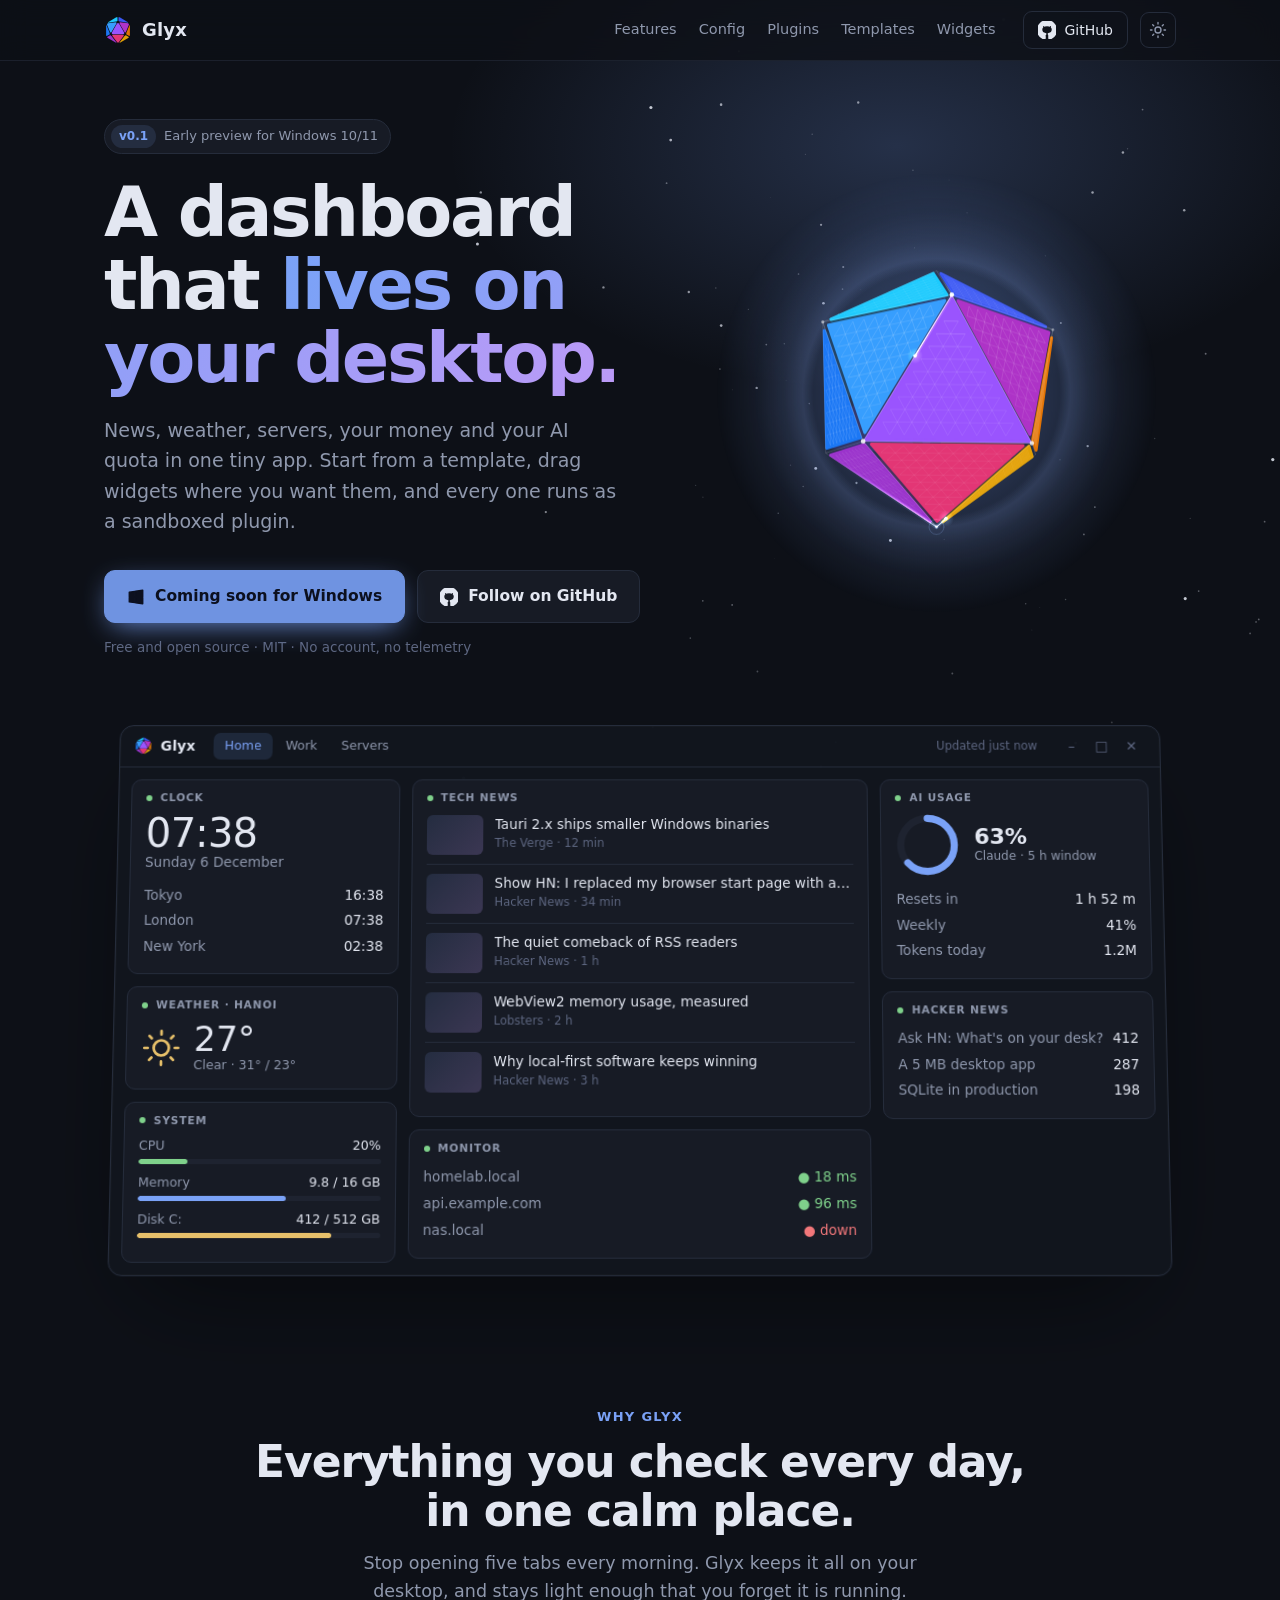
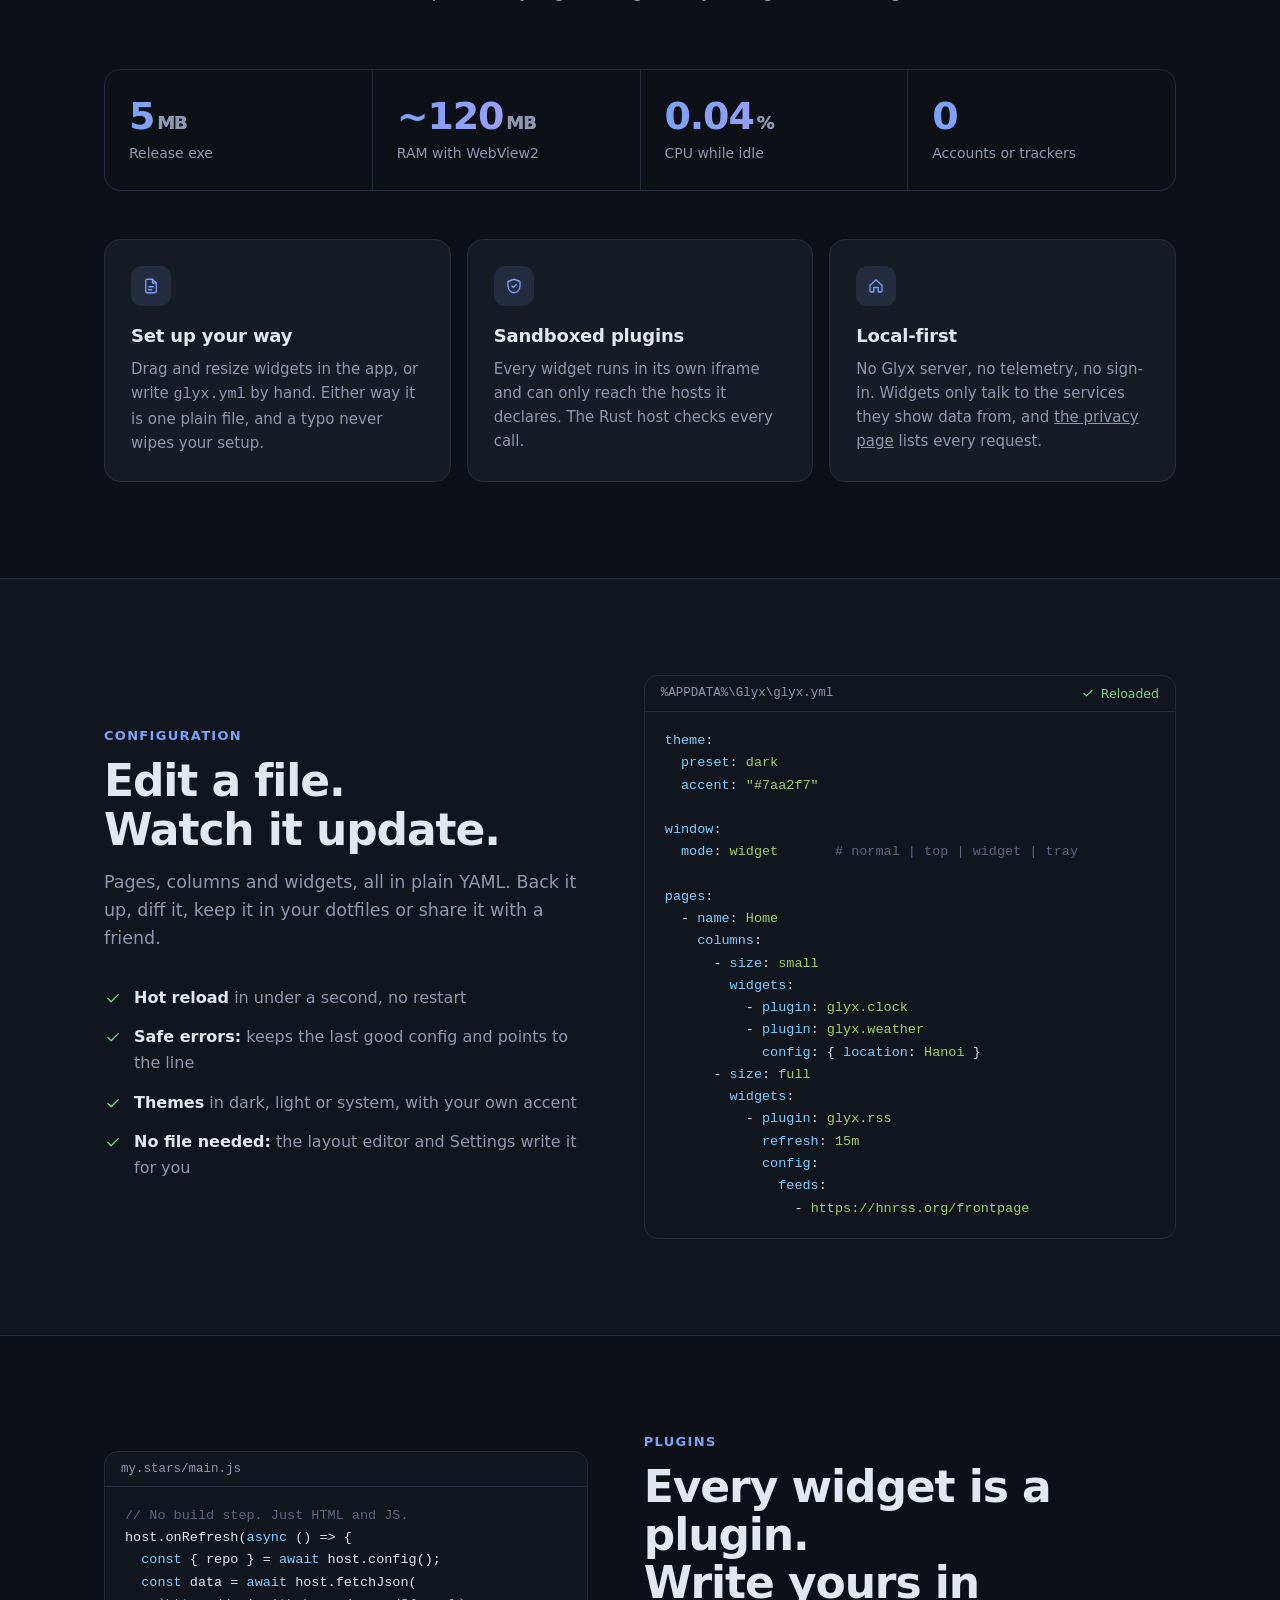
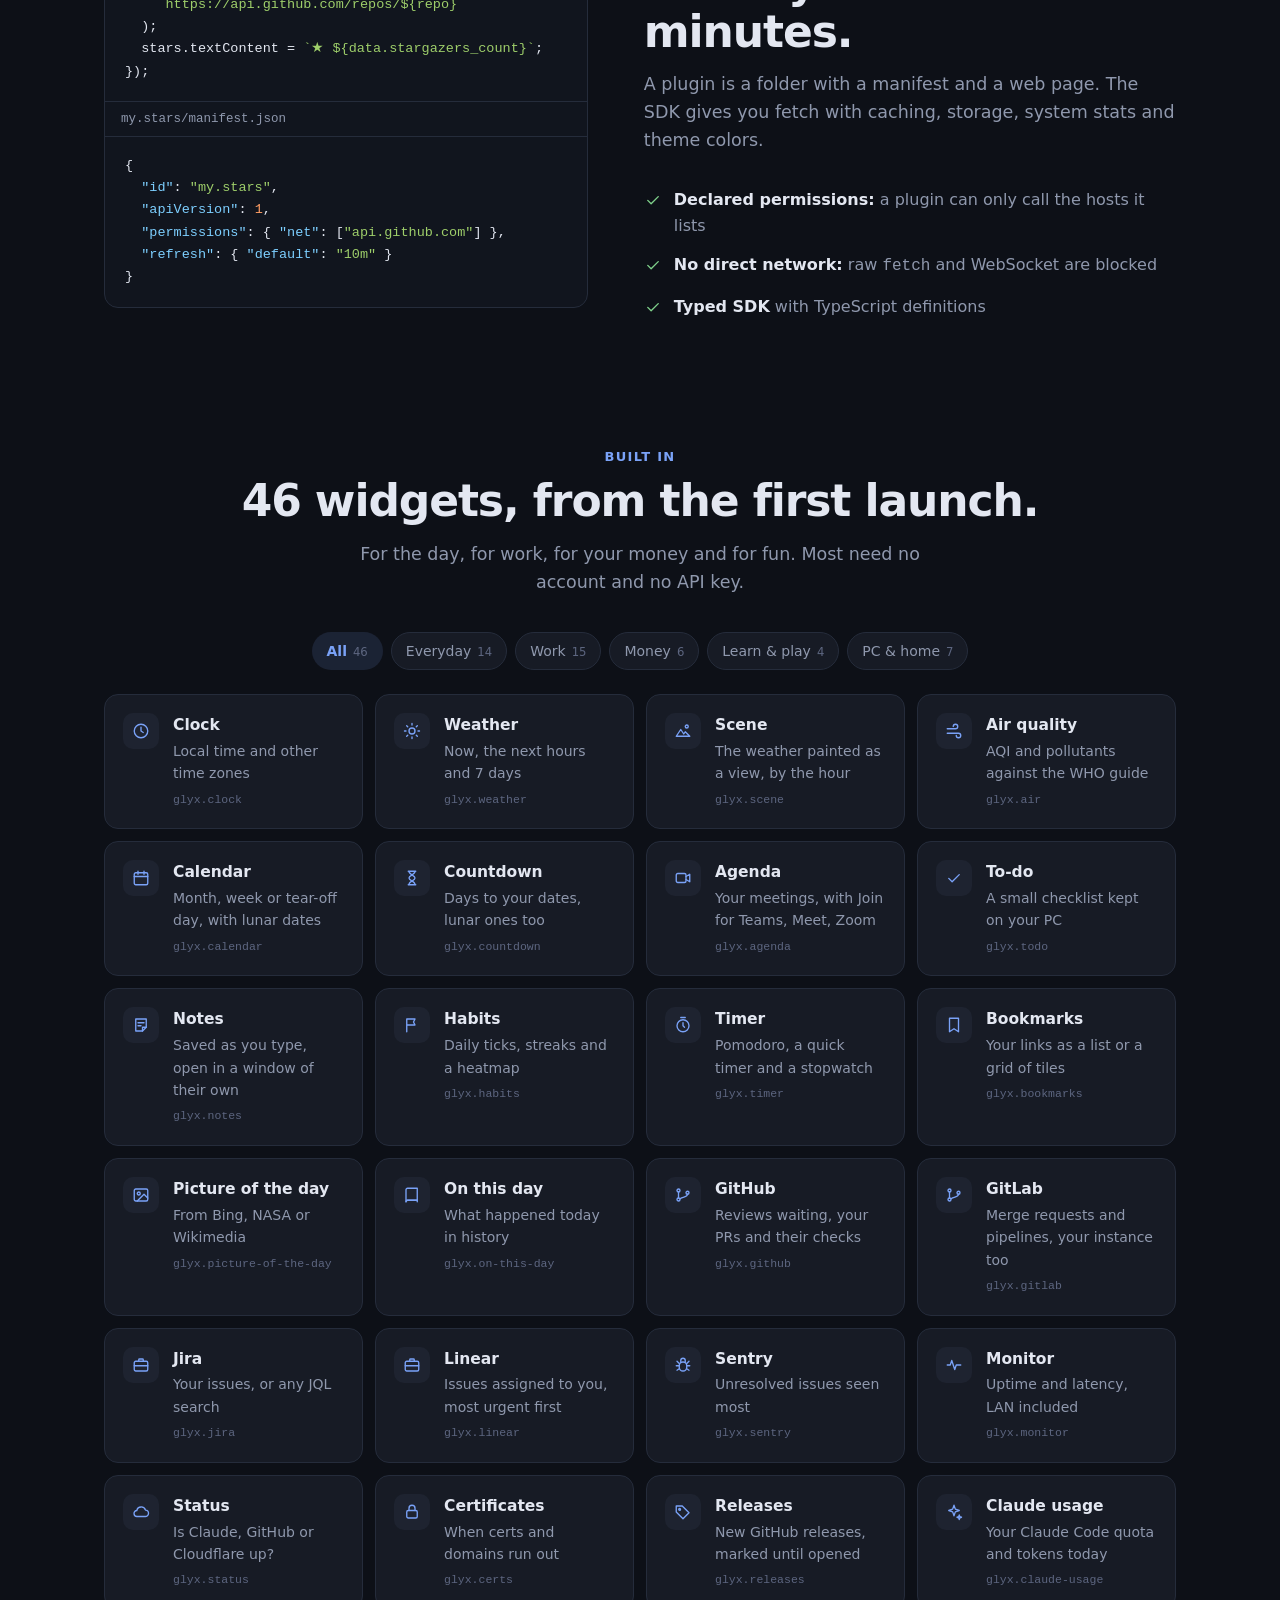
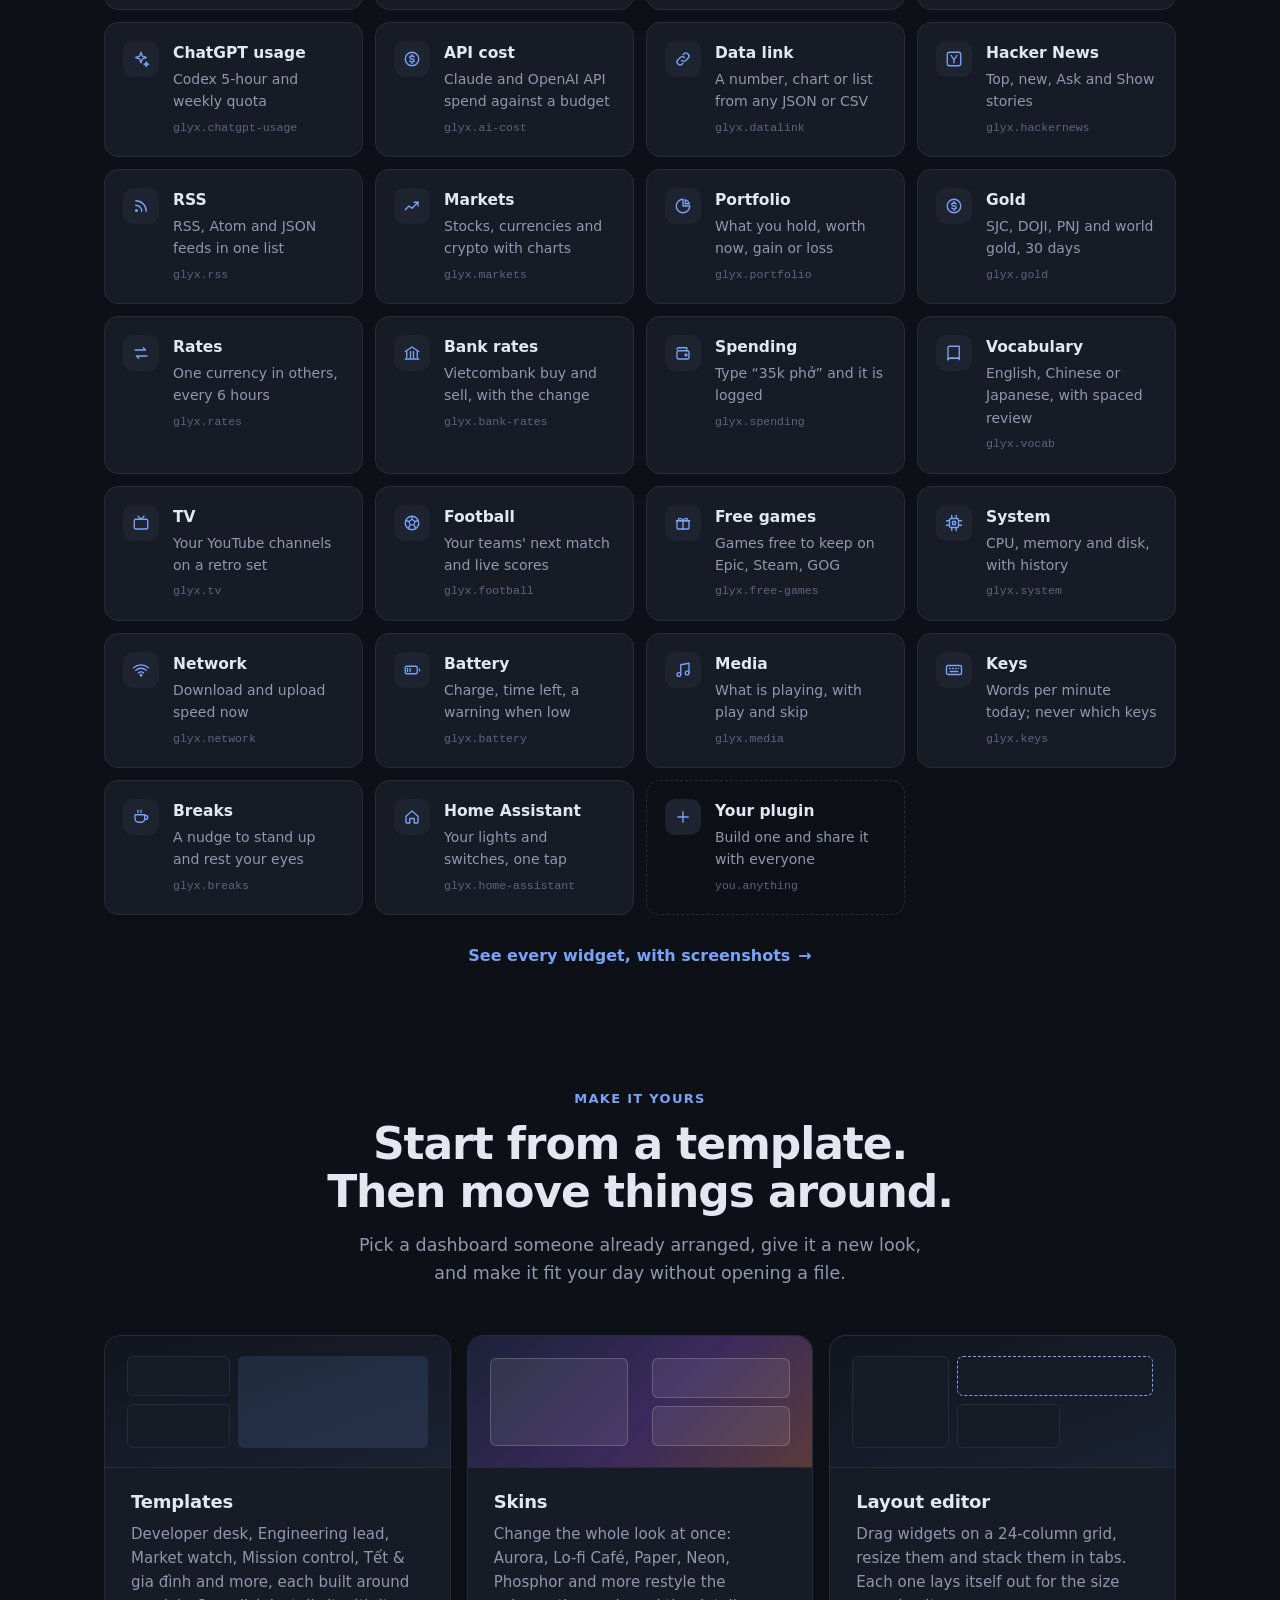
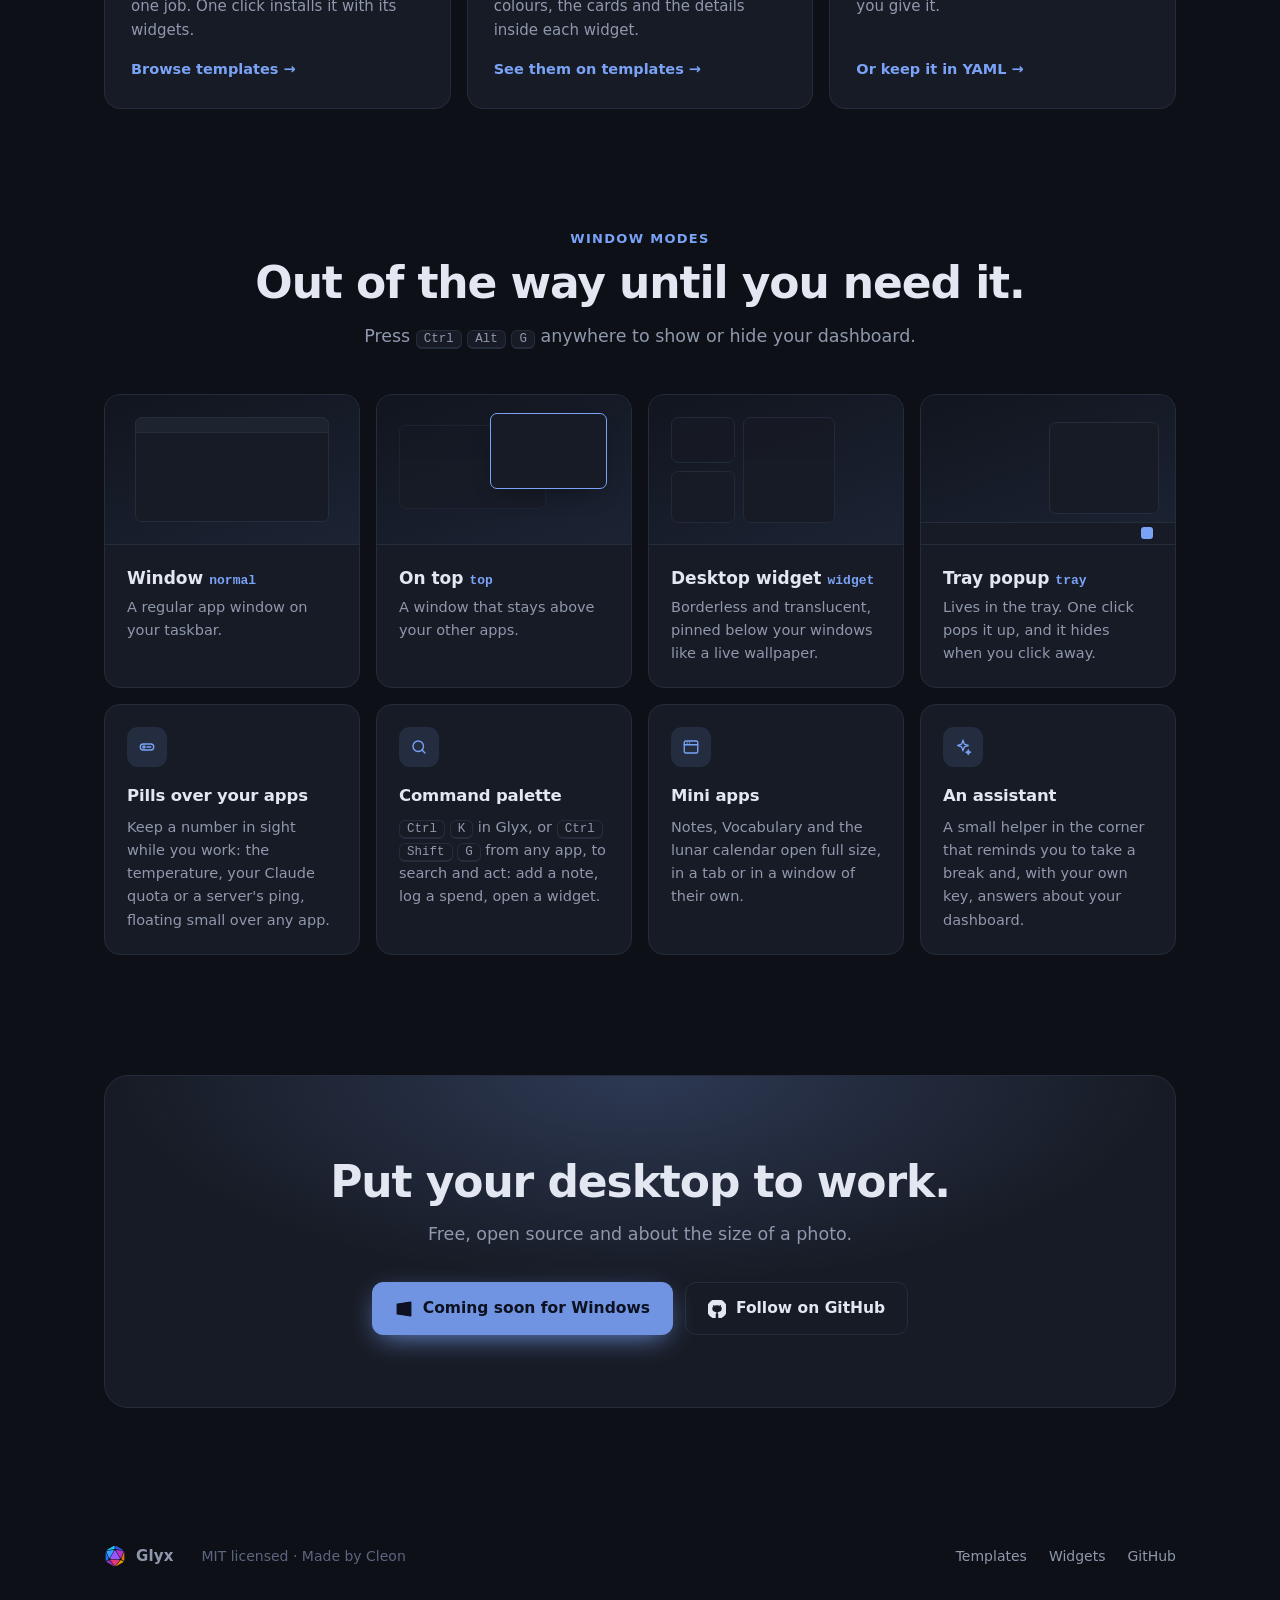
==== commit 93435a6b: "feat: hero mark without its ring and moon" ====
--- a/index.html
+++ b/index.html
@@ -816,12 +816,11 @@
     }
 
     // It turns about the logo's own up: the line through the top corner of the logo's hexagon.
-    // The ring is the equator round that line, and the moon goes round the same way the mark
-    // turns. It starts as the logo, and every time a turn brings it back there it slows, so the
+    // It starts as the logo, and every time a turn brings it back there it slows, so the
     // logo is a moment you can catch.
     const TOP = V.map((v) => apply(VIEW, v)).reduce((a, b) => (b[1] > a[1] ? b : a));
     const AXIS = unit(TOP[2] >= 0 ? TOP : TOP.map((x) => -x));
-    const SPIN = 0.32, ORBIT = 0.22; // radians per second, away from the logo; the moon a little slower
+    const SPIN = 0.32; // radians per second, away from the logo
     let M = VIEW, theta = 0, nudge = [0, 0, 0], drag = null;
 
     ico.addEventListener("pointerdown", (e) => { drag = { x: e.clientX, y: e.clientY }; ico.setPointerCapture(e.pointerId); });
@@ -830,7 +829,6 @@
     const pose = () => {
       const k = Math.hypot(...nudge), Rn = k > 1e-6 ? rotAbout(nudge, k) : I3;
       M = mul(Rn, mul(rotAbout(AXIS, -theta), VIEW));
-      axisNow = apply(Rn, AXIS);
     };
     ico.addEventListener("pointermove", (e) => {
       if (!drag) return;
@@ -855,38 +853,6 @@
       dark = cs.colorScheme !== "light";
       // Stars: the text colour at night; on the light page a soft periwinkle, not black specks.
       ink = dark ? cs.getPropertyValue("--text").trim() || "#fff" : "#7d8fd8";
-    }
-
-    // The ring is the equator round the mark's spin axis, worked out in 3D from where that axis
-    // points now (axisNow), so when the mark is dragged its ring and moon tip with it. The moon
-    // goes round the way the mark turns. Drawn in two halves: behind the mark, then in front.
-    let axisNow = AXIS;
-    function ring(t, front, cx, cy, R) {
-      const A = axisNow, r = R * 1.62;
-      let u = [A[1], -A[0], 0]; // A x (0,0,1): in the screen plane, square to the axis
-      const m = Math.hypot(u[0], u[1]);
-      u = m > 1e-6 ? [u[0] / m, u[1] / m, 0] : [1, 0, 0];
-      const v = [A[1] * u[2] - A[2] * u[1], A[2] * u[0] - A[0] * u[2], A[0] * u[1] - A[1] * u[0]];
-      const at = (a) => { const c = Math.cos(a), s = Math.sin(a); return [cx + (u[0] * c + v[0] * s) * r, cy - (u[1] * c + v[1] * s) * r, u[2] * c + v[2] * s]; };
-      const e0 = at(Math.PI), e1 = at(0);
-      g.save();
-      const gr = g.createLinearGradient(e0[0], e0[1], e1[0], e1[1]);
-      gr.addColorStop(0, "rgba(28,201,253,.0)"); gr.addColorStop(0.5, "rgba(154,84,254,.55)"); gr.addColorStop(1, "rgba(226,160,5,.0)");
-      g.strokeStyle = gr; g.lineWidth = 1.4;
-      g.beginPath();
-      let pen = false;
-      for (let i = 0; i <= 120; i++) {
-        const q = at((i / 120) * 2 * Math.PI);
-        if ((q[2] >= 0) === front) { if (pen) g.lineTo(q[0], q[1]); else g.moveTo(q[0], q[1]); pen = true; } else pen = false;
-      }
-      g.stroke();
-      const q = at(-t * ORBIT);
-      if ((q[2] >= 0) === front) {
-        const k = 0.85 + 0.15 * q[2];
-        g.fillStyle = "#1CC9FD"; g.shadowColor = "#1CC9FD"; g.shadowBlur = 12;
-        g.beginPath(); g.arc(q[0], q[1], 3.6 * k, 0, 7); g.fill();
-      }
-      g.restore();
     }
 
     // Light travels the mark's own edges. Each light picks its next edge at every vertex, and
@@ -941,7 +907,6 @@
       rim.addColorStop(0, "rgba(150,180,255,0)"); rim.addColorStop(0.18, `rgba(150,180,255,${peak})`);
       rim.addColorStop(0.5, `rgba(150,180,255,${peak * 0.4})`); rim.addColorStop(1, "rgba(150,180,255,0)");
       g.fillStyle = rim; g.beginPath(); g.arc(cx, cy, R * 1.4, 0, 6.283); g.fill();
-      ring(t, false, cx, cy, R);
 
       const D = 4;
       const rv = V.map((v) => [0, 1, 2].map((i) => M[i][0] * v[0] + M[i][1] * v[1] + M[i][2] * v[2]));
@@ -1057,7 +1022,6 @@
         }
         g.restore();
       }
-      ring(t, true, cx, cy, R);
     }
 
     // Stars come towards you, as if the mark were travelling through them.
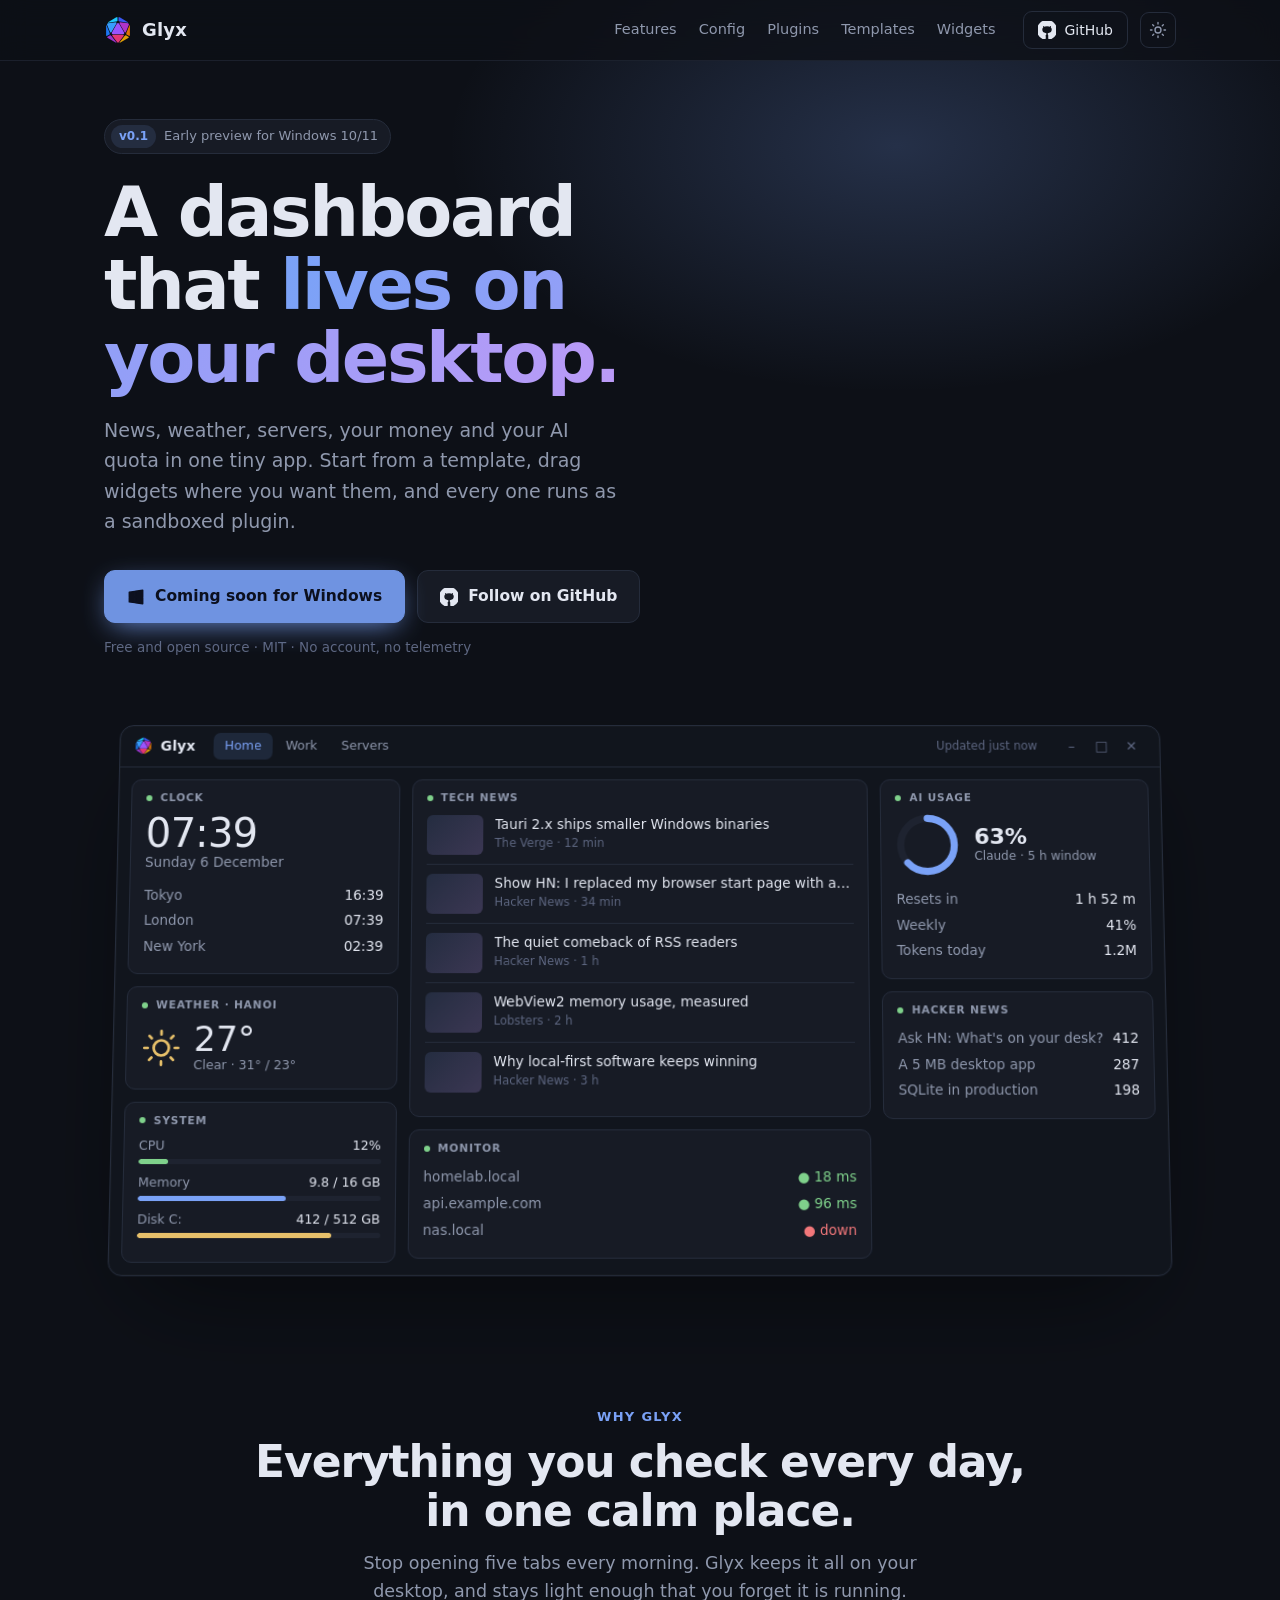
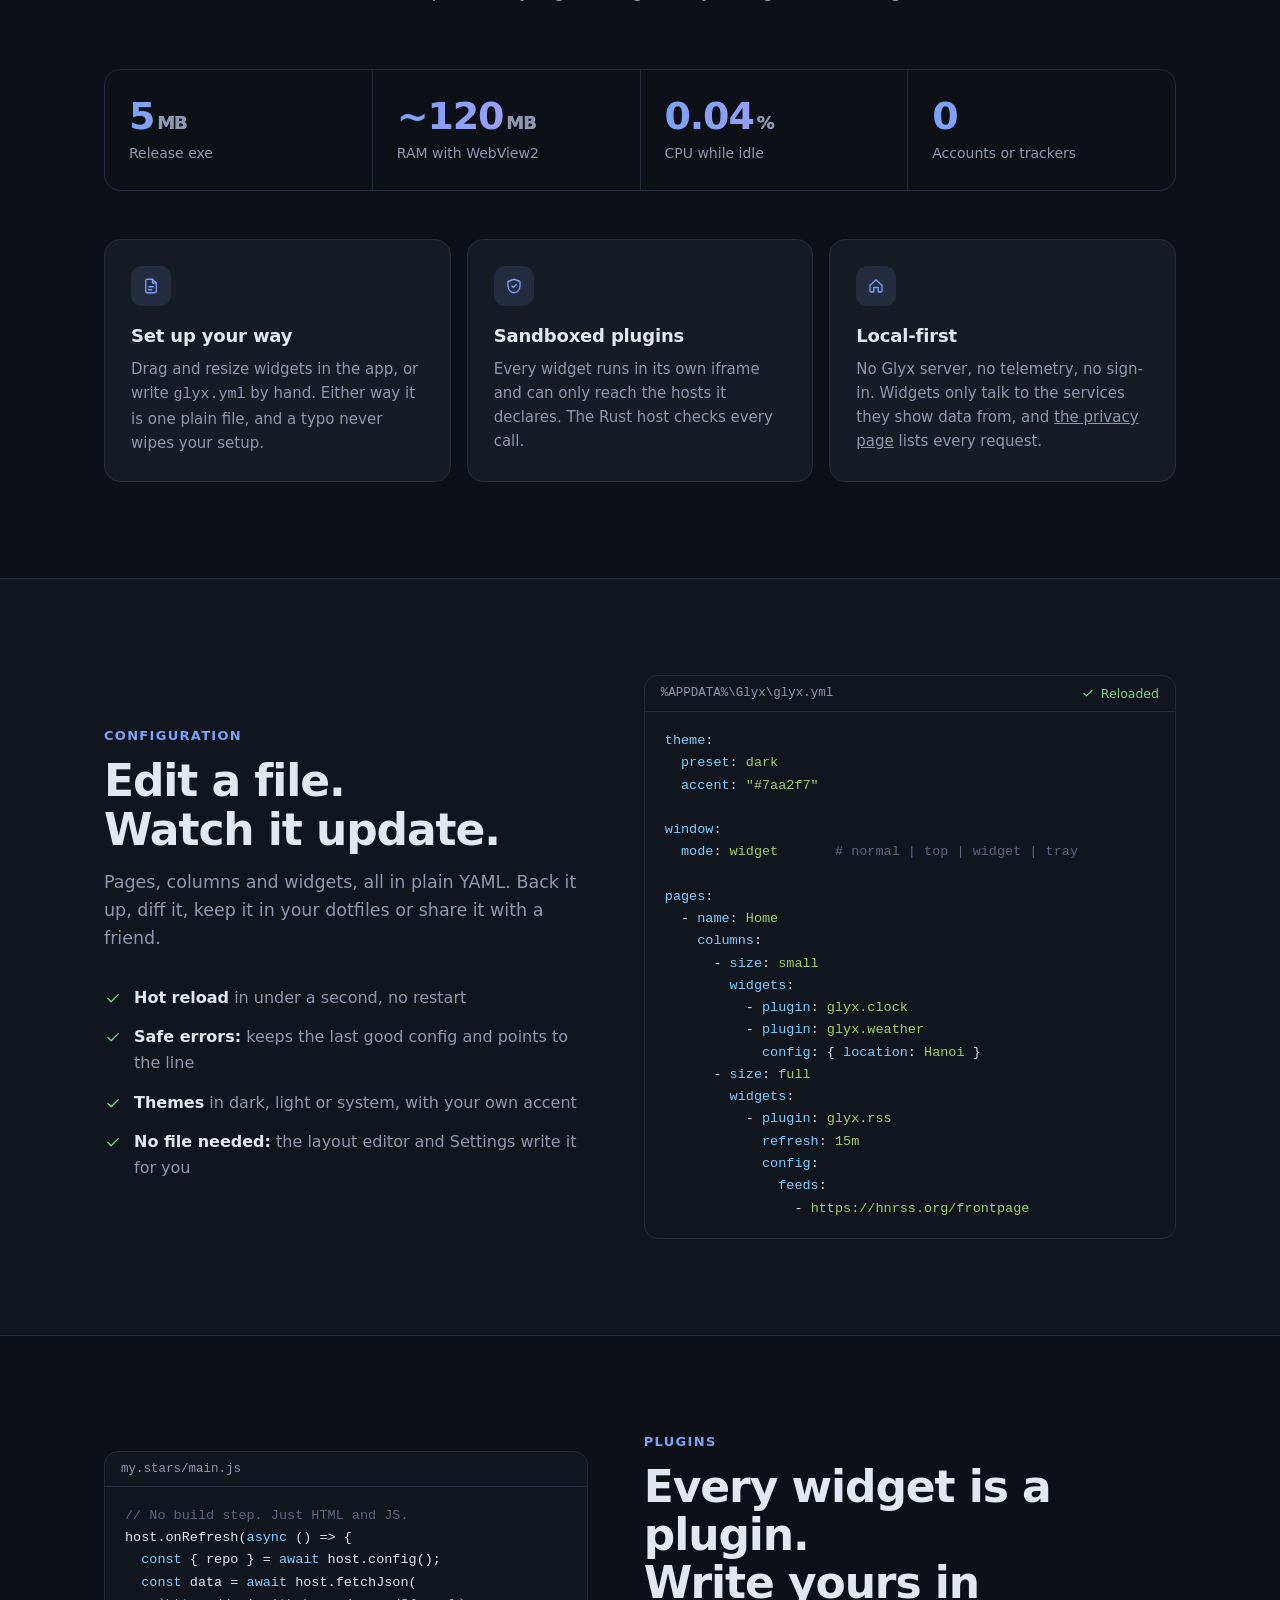
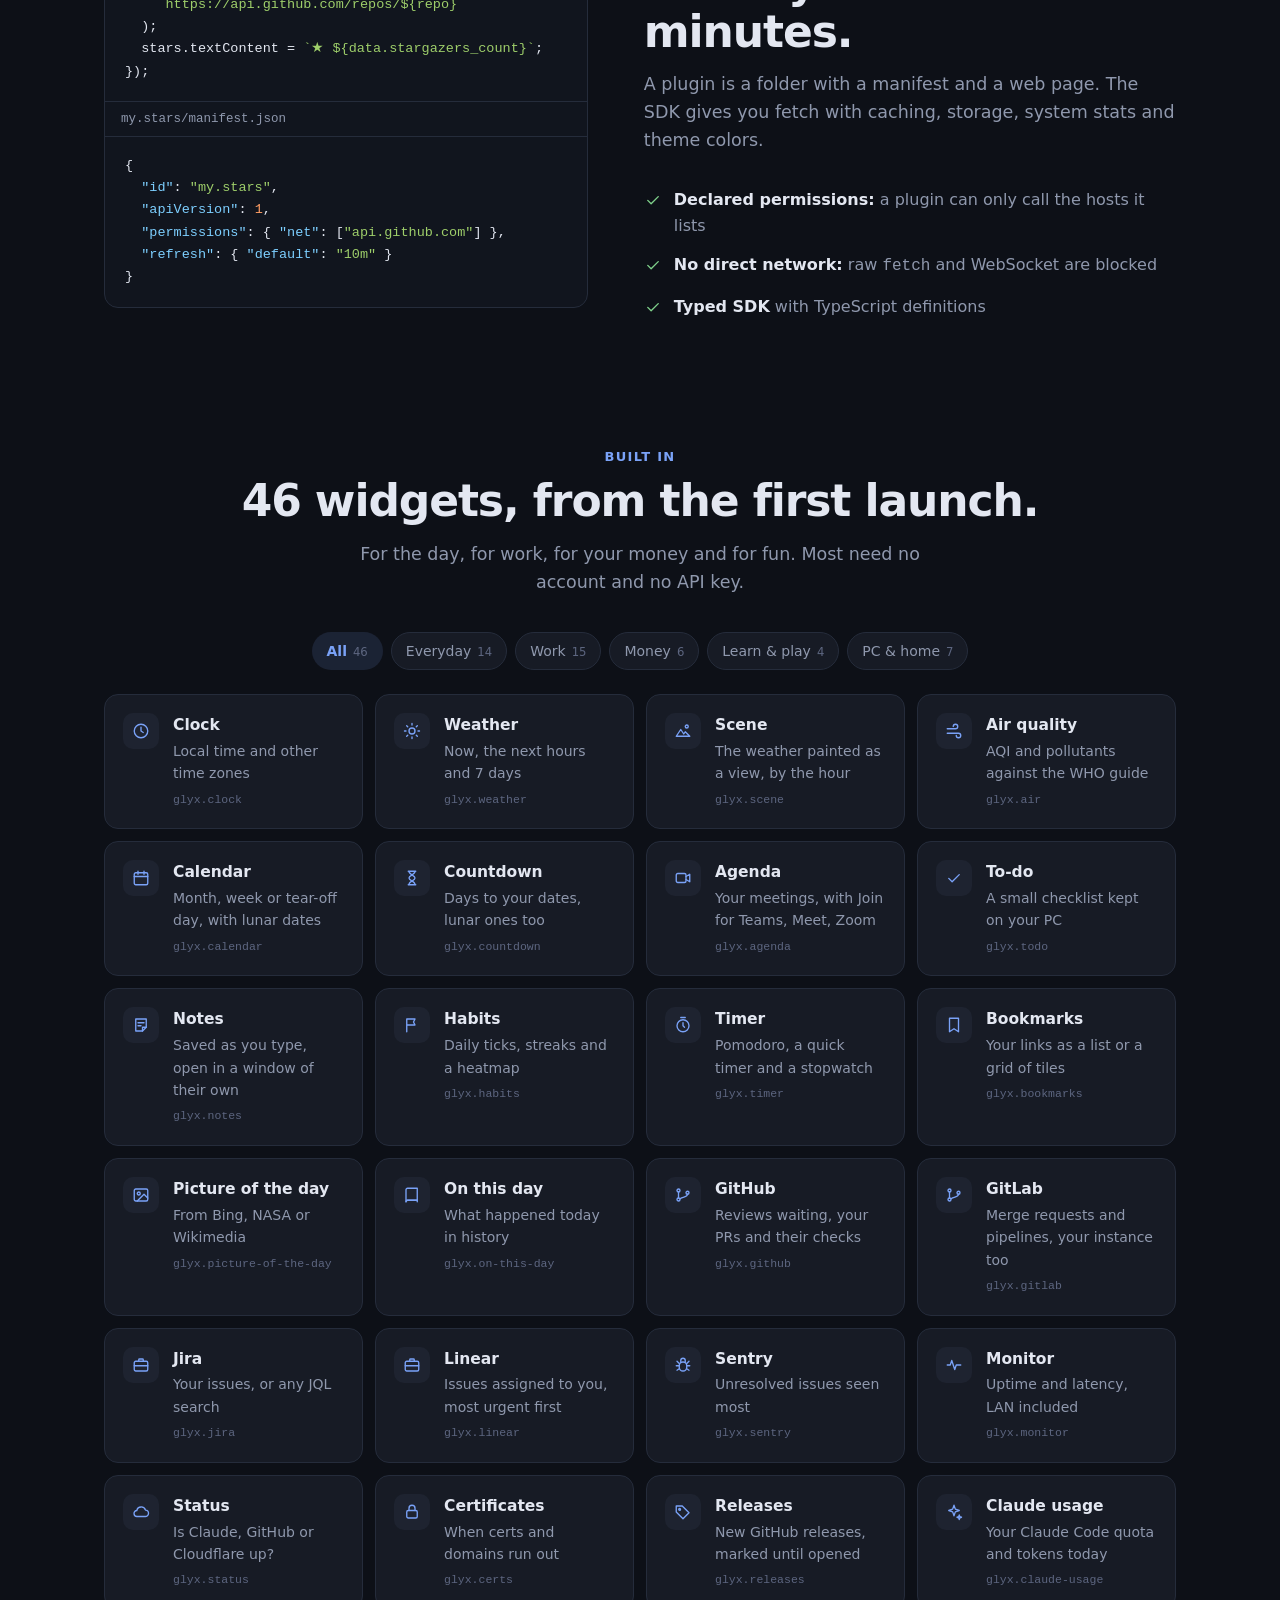
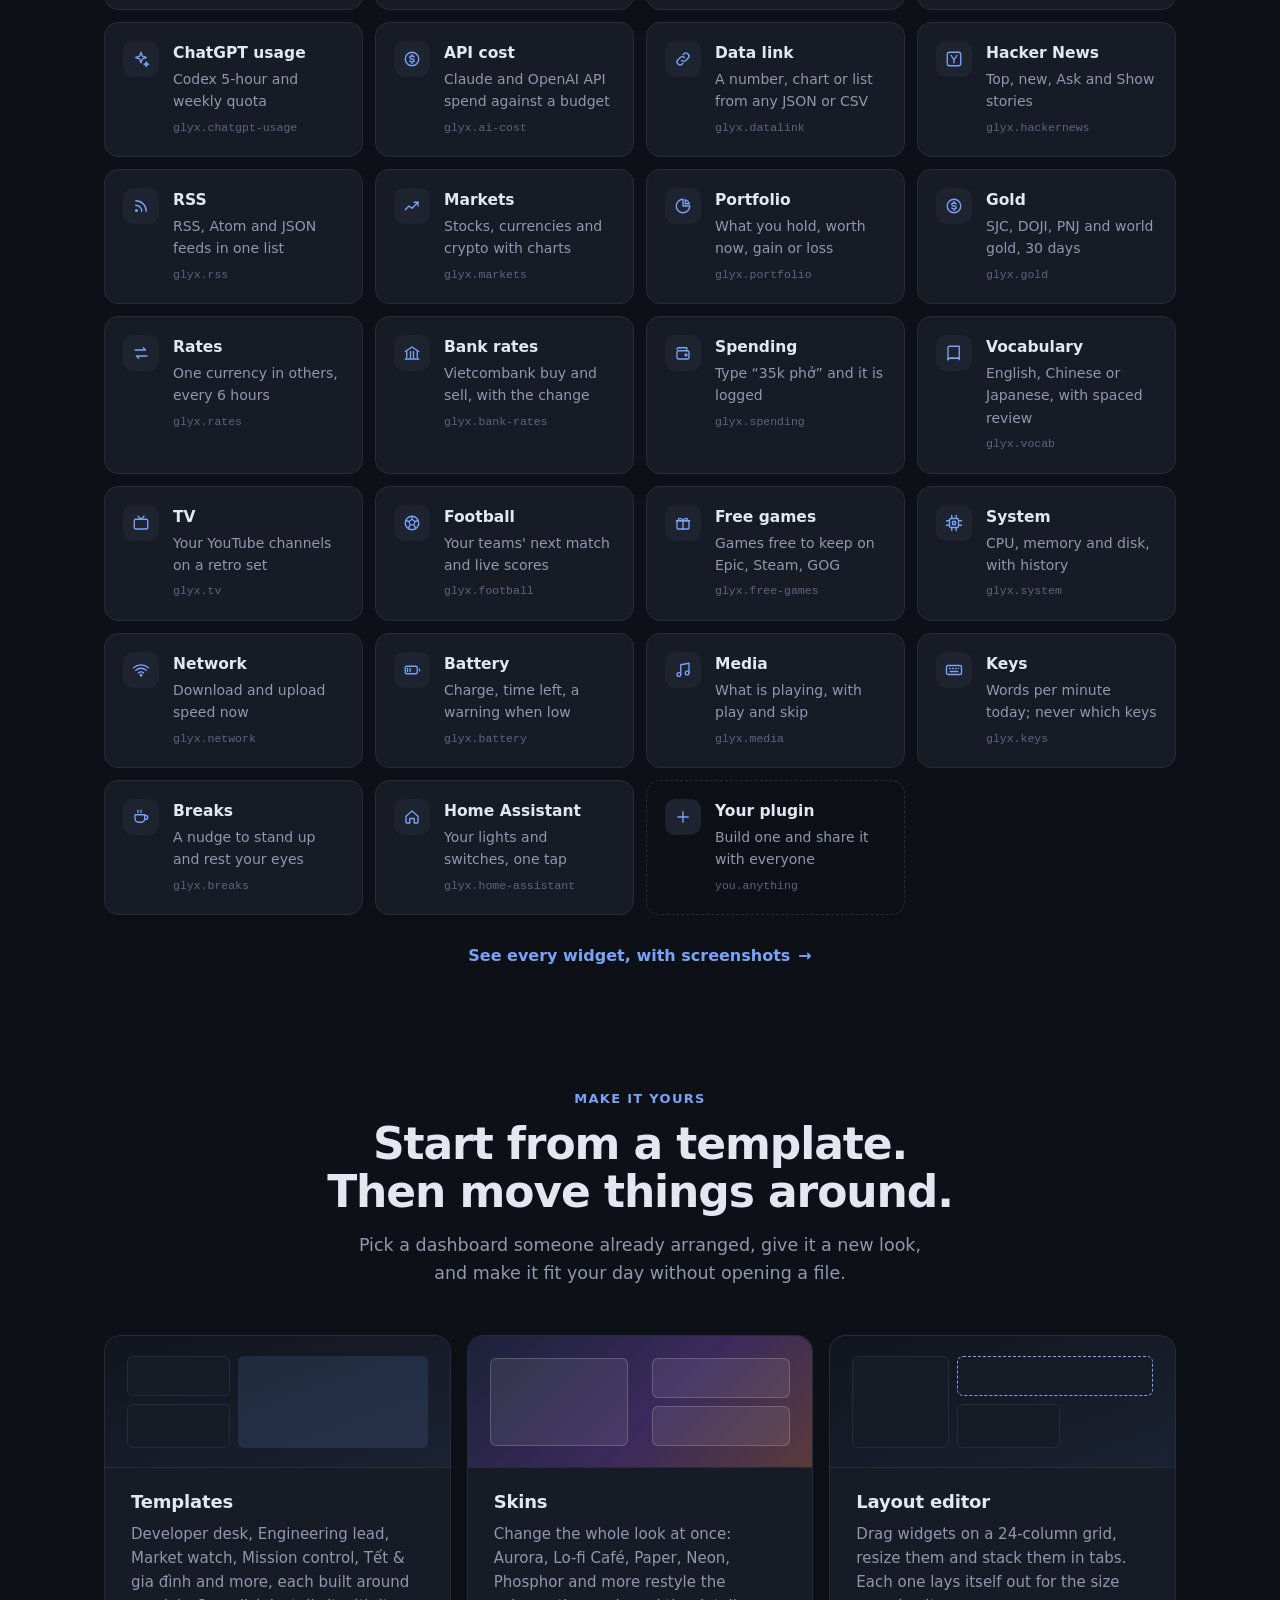
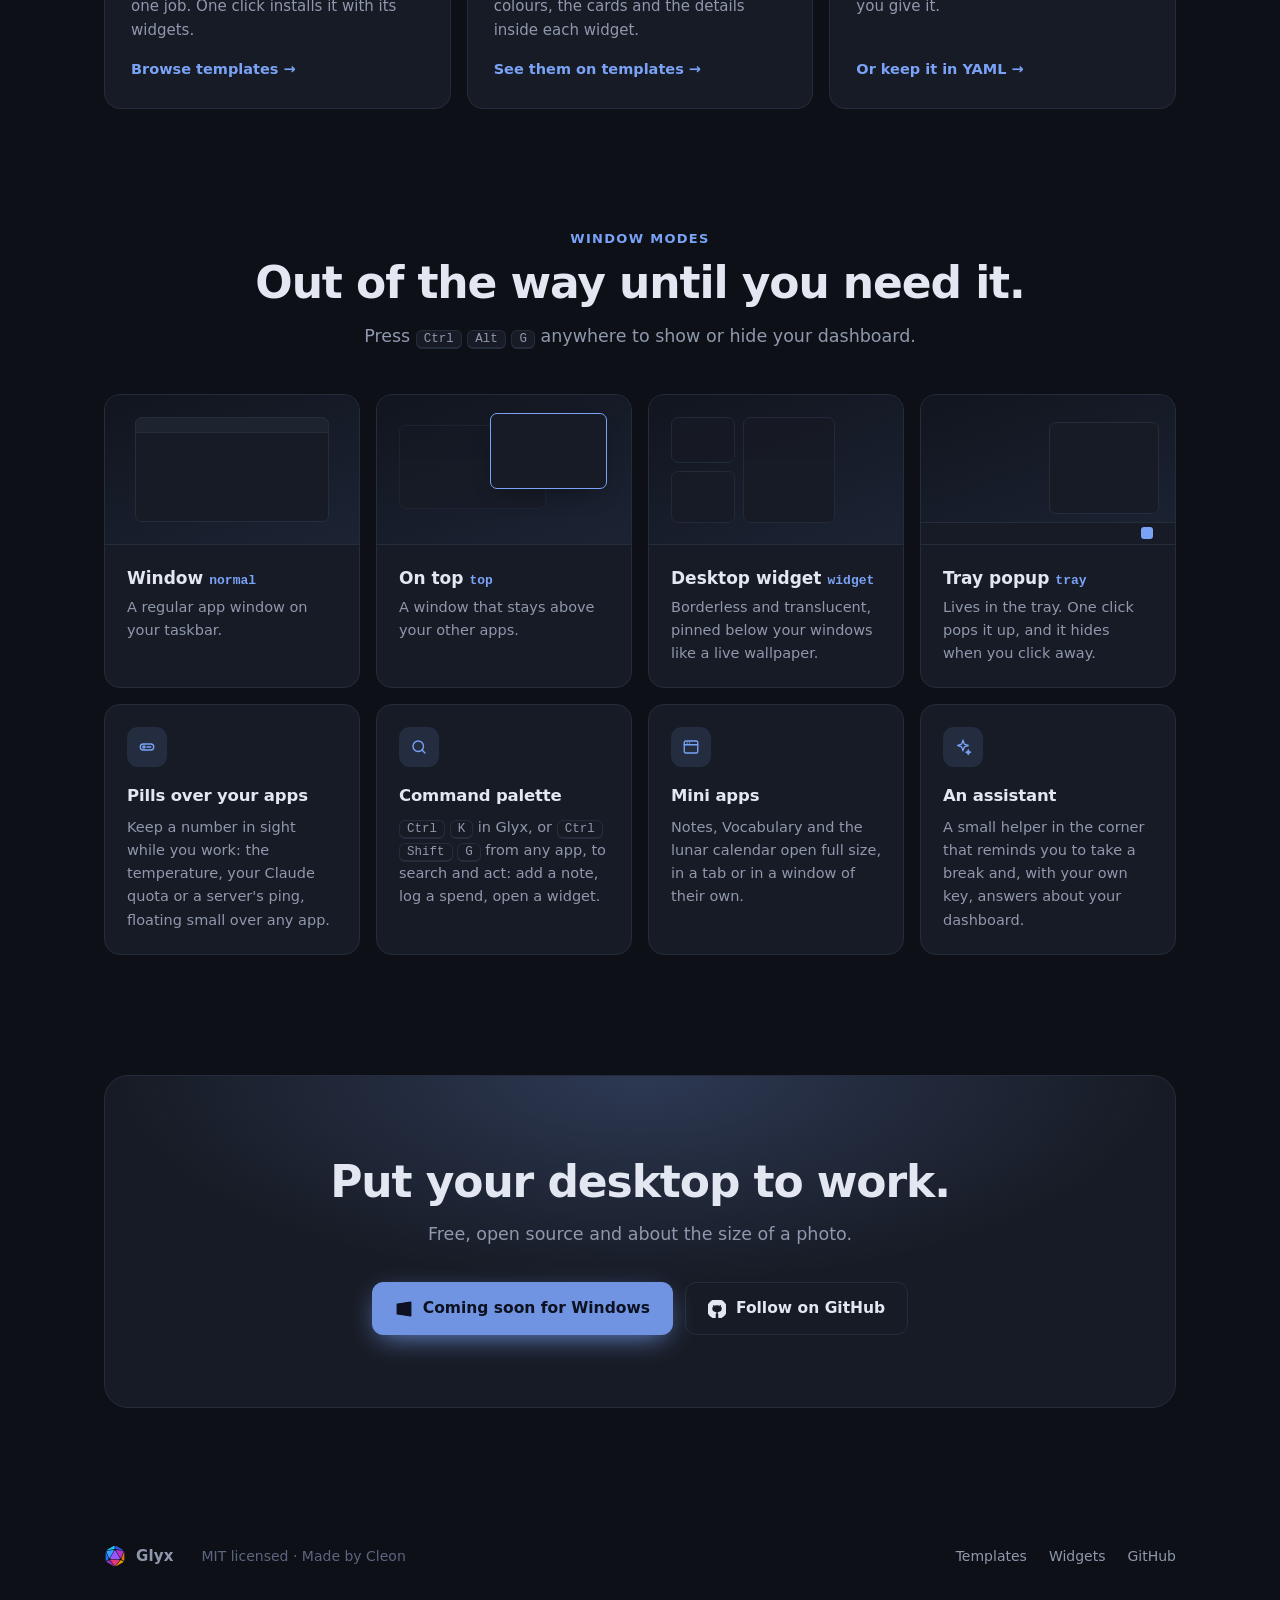
==== commit 47981820: "feat: hero mark can be flung both ways; stars sweep with the drag" ====
--- a/index.html
+++ b/index.html
@@ -822,9 +822,15 @@
     const AXIS = unit(TOP[2] >= 0 ? TOP : TOP.map((x) => -x));
     const SPIN = 0.32; // radians per second, away from the logo
     let M = VIEW, theta = 0, nudge = [0, 0, 0], drag = null;
-
-    ico.addEventListener("pointerdown", (e) => { drag = { x: e.clientX, y: e.clientY }; ico.setPointerCapture(e.pointerId); });
-    // A drag turns it off its path for a while; let go and it eases back.
+    // A sideways drag turns it about its own axis and, let go, it keeps turning and slows back
+    // to its cruise (fling). An up-or-down drag turns it head over heels, as far as you like, and
+    // keeps going the same way (flingUp); once that has slowed it rolls back upright by the
+    // shorter way. The stars sweep the way you drag, as fast as you drag, and drift to a stop
+    // after you let go (flow, px a second).
+    let fling = 0, flingUp = 0, flow = [0, 0];
+
+    ico.addEventListener("pointerdown", (e) => { drag = { x: e.clientX, y: e.clientY, t: e.timeStamp }; ico.setPointerCapture(e.pointerId); });
+    // Its pose: the turn along its path, then the tip a drag gave it.
     const I3 = [[1, 0, 0], [0, 1, 0], [0, 0, 1]];
     const pose = () => {
       const k = Math.hypot(...nudge), Rn = k > 1e-6 ? rotAbout(nudge, k) : I3;
@@ -832,9 +838,14 @@
     };
     ico.addEventListener("pointermove", (e) => {
       if (!drag) return;
-      const dx = e.clientX - drag.x, dy = e.clientY - drag.y;
-      drag = { x: e.clientX, y: e.clientY };
-      nudge = [nudge[0] + dy * 0.01, nudge[1] + dx * 0.01, nudge[2]];
+      const dx = e.clientX - drag.x, dy = e.clientY - drag.y, span = Math.max(8, e.timeStamp - drag.t) / 1000;
+      drag = { x: e.clientX, y: e.clientY, t: e.timeStamp };
+      theta += dx * 0.01;
+      nudge = [nudge[0] + dy * 0.01, 0, 0];
+      // Speed of the hand: it becomes the fling and the sky's flow, smoothed over a few moves.
+      fling += ((dx * 0.01) / span - fling) * 0.5;
+      flingUp += ((dy * 0.01) / span - flingUp) * 0.5;
+      flow = [flow[0] + (dx / span - flow[0]) * 0.5, flow[1] + (dy / span - flow[1]) * 0.5];
       if (still) { pose(); draw(0); }
     });
     const up = () => { drag = null; };
@@ -1031,10 +1042,17 @@
       s.clearRect(0, 0, SW, SH);
       const cx = SX, cy = SY, k = Math.max(SW, SH) * 0.5;
       s.fillStyle = ink;
+      const rush = Math.min(2.5, Math.hypot(...flow) / 900);
       for (const st of STARS) {
-        st.z -= dt * 0.045;
+        st.z -= dt * 0.045 * (1 + rush);
+        // Swept with the drag: a near star (small z) slides further across the screen.
+        const slide = (0.35 + 0.65 * (1 - st.z)) * dt * st.z / (k * 0.35);
+        st.x += flow[0] * slide; st.y += flow[1] * slide;
         if (st.z <= 0.02) { st.x = Math.random() * 2 - 1; st.y = Math.random() * 2 - 1; st.z = 1; }
-        const x = cx + (st.x / st.z) * k * 0.35, y = cy + (st.y / st.z) * k * 0.35;
+        let x = cx + (st.x / st.z) * k * 0.35, y = cy + (st.y / st.z) * k * 0.35;
+        // Swept off one side, a star comes back in on the other, so the sky stays full.
+        if (flow[0] && (x < -8 || x > SW + 8)) { x = x < -8 ? SW + 8 : -8; st.x = ((x - cx) / (k * 0.35)) * st.z; }
+        if (flow[1] && (y < -8 || y > SH + 8)) { y = y < -8 ? SH + 8 : -8; st.y = ((y - cy) / (k * 0.35)) * st.z; }
         if (x < 0 || x > SW || y < 0 || y > SH) continue;
         s.globalAlpha = Math.min(1, (1 - st.z) * 1.3) * (dark ? 0.85 : 0.35);
         s.beginPath(); s.arc(x, y, 0.4 + (1 - st.z) * 1.5, 0, 7); s.fill();
@@ -1055,8 +1073,16 @@
       const dt = Math.min(0.05, (now - last) / 1000); last = now;
       // Slow near the logo, at cruise away from it.
       const away = Math.abs(Math.atan2(Math.sin(theta), Math.cos(theta))), e = Math.min(1, away / 0.8);
-      theta += dt * SPIN * (0.3 + 0.7 * e * e * (3 - 2 * e));
-      if (!drag) nudge = nudge.map((x) => x * Math.exp(-dt * 1.5));
+      if (!drag) {
+        theta += dt * (SPIN * (0.3 + 0.7 * e * e * (3 - 2 * e)) + fling);
+        fling *= Math.exp(-dt * 1.1);
+        let up = nudge[0] + flingUp * dt;
+        flingUp *= Math.exp(-dt * 1.1);
+        up = Math.atan2(Math.sin(up), Math.cos(up)); // the same turn, by the shorter way back
+        up *= Math.exp(-dt * 1.5 * Math.max(0, 1 - Math.abs(flingUp) / 1.5)); // rights itself as the fling dies
+        nudge = [up, 0, 0];
+      } else { fling *= Math.exp(-dt * 6); flingUp *= Math.exp(-dt * 6); } // held still, the hand's speed fades
+      flow = flow.map((x) => x * Math.exp(-dt * (drag ? 6 : 1.6)));
       pose();
       draw(now / 1000);
       stars(dt);
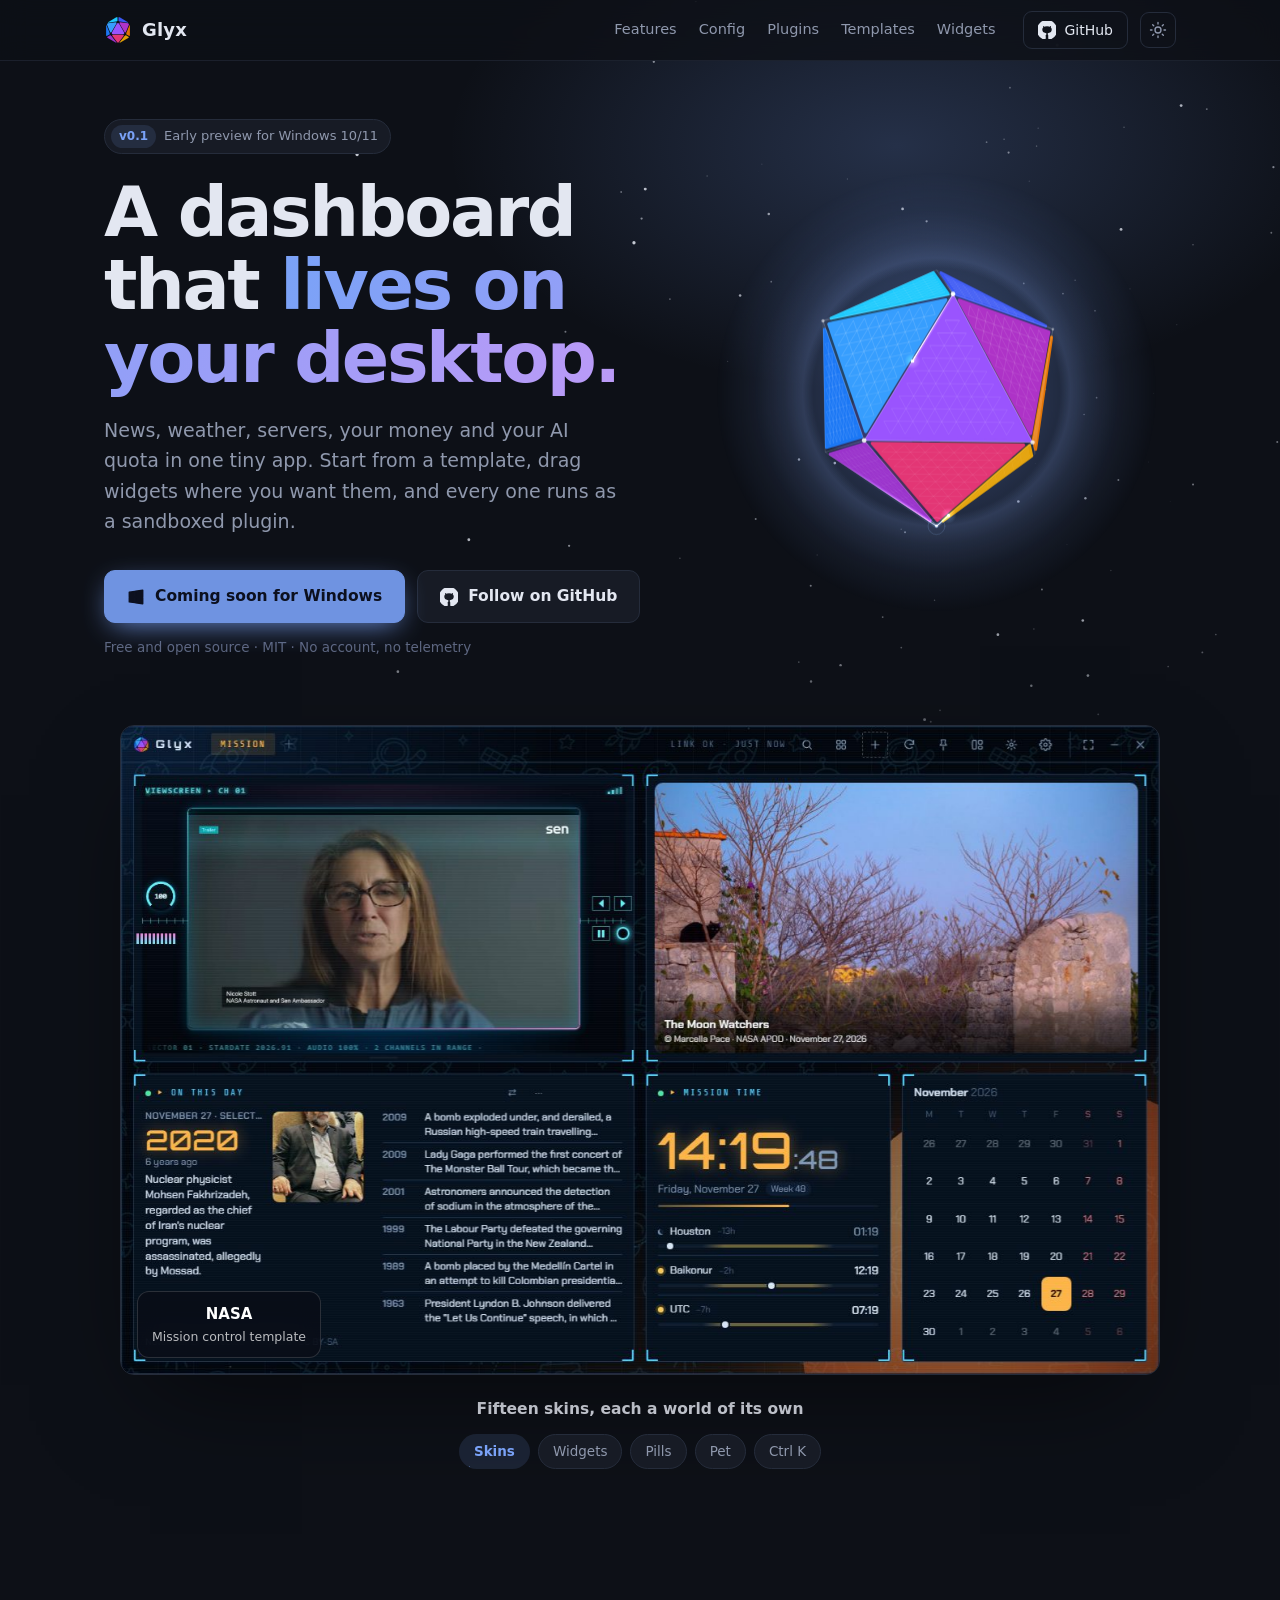
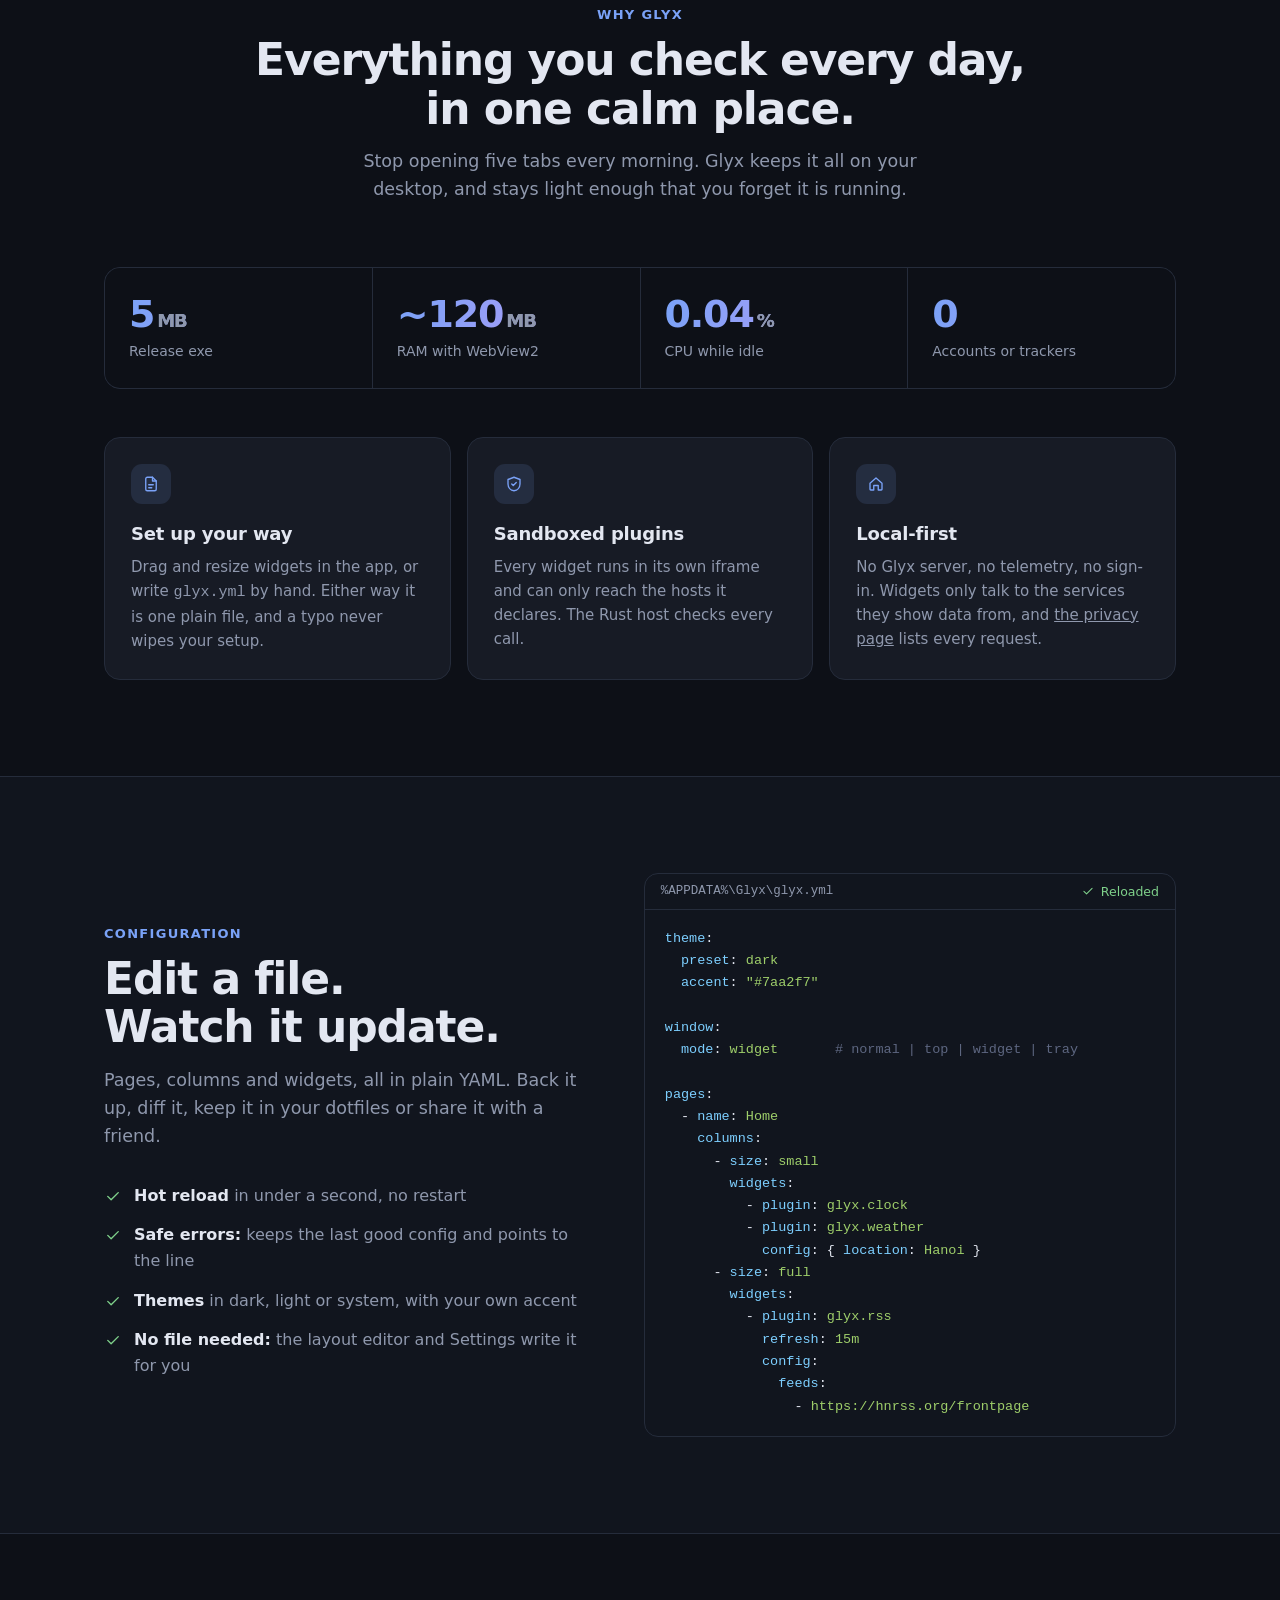
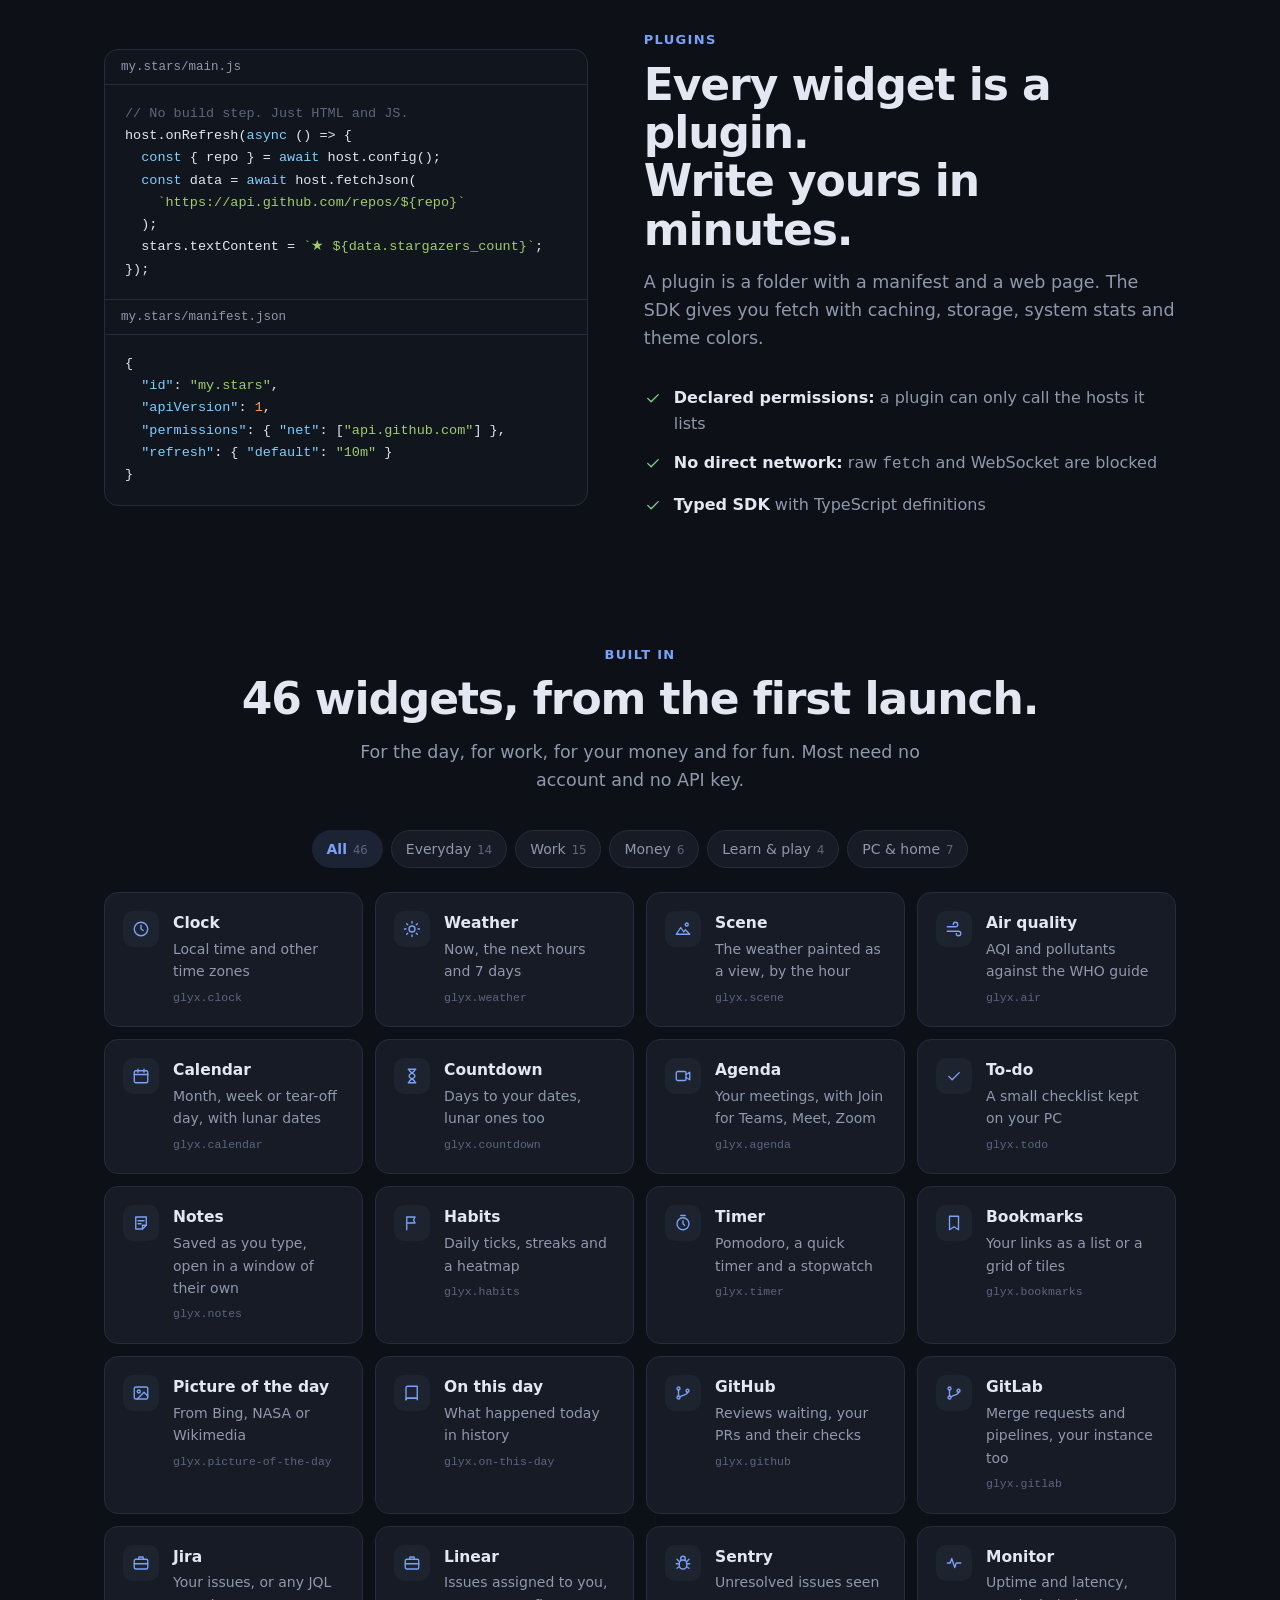
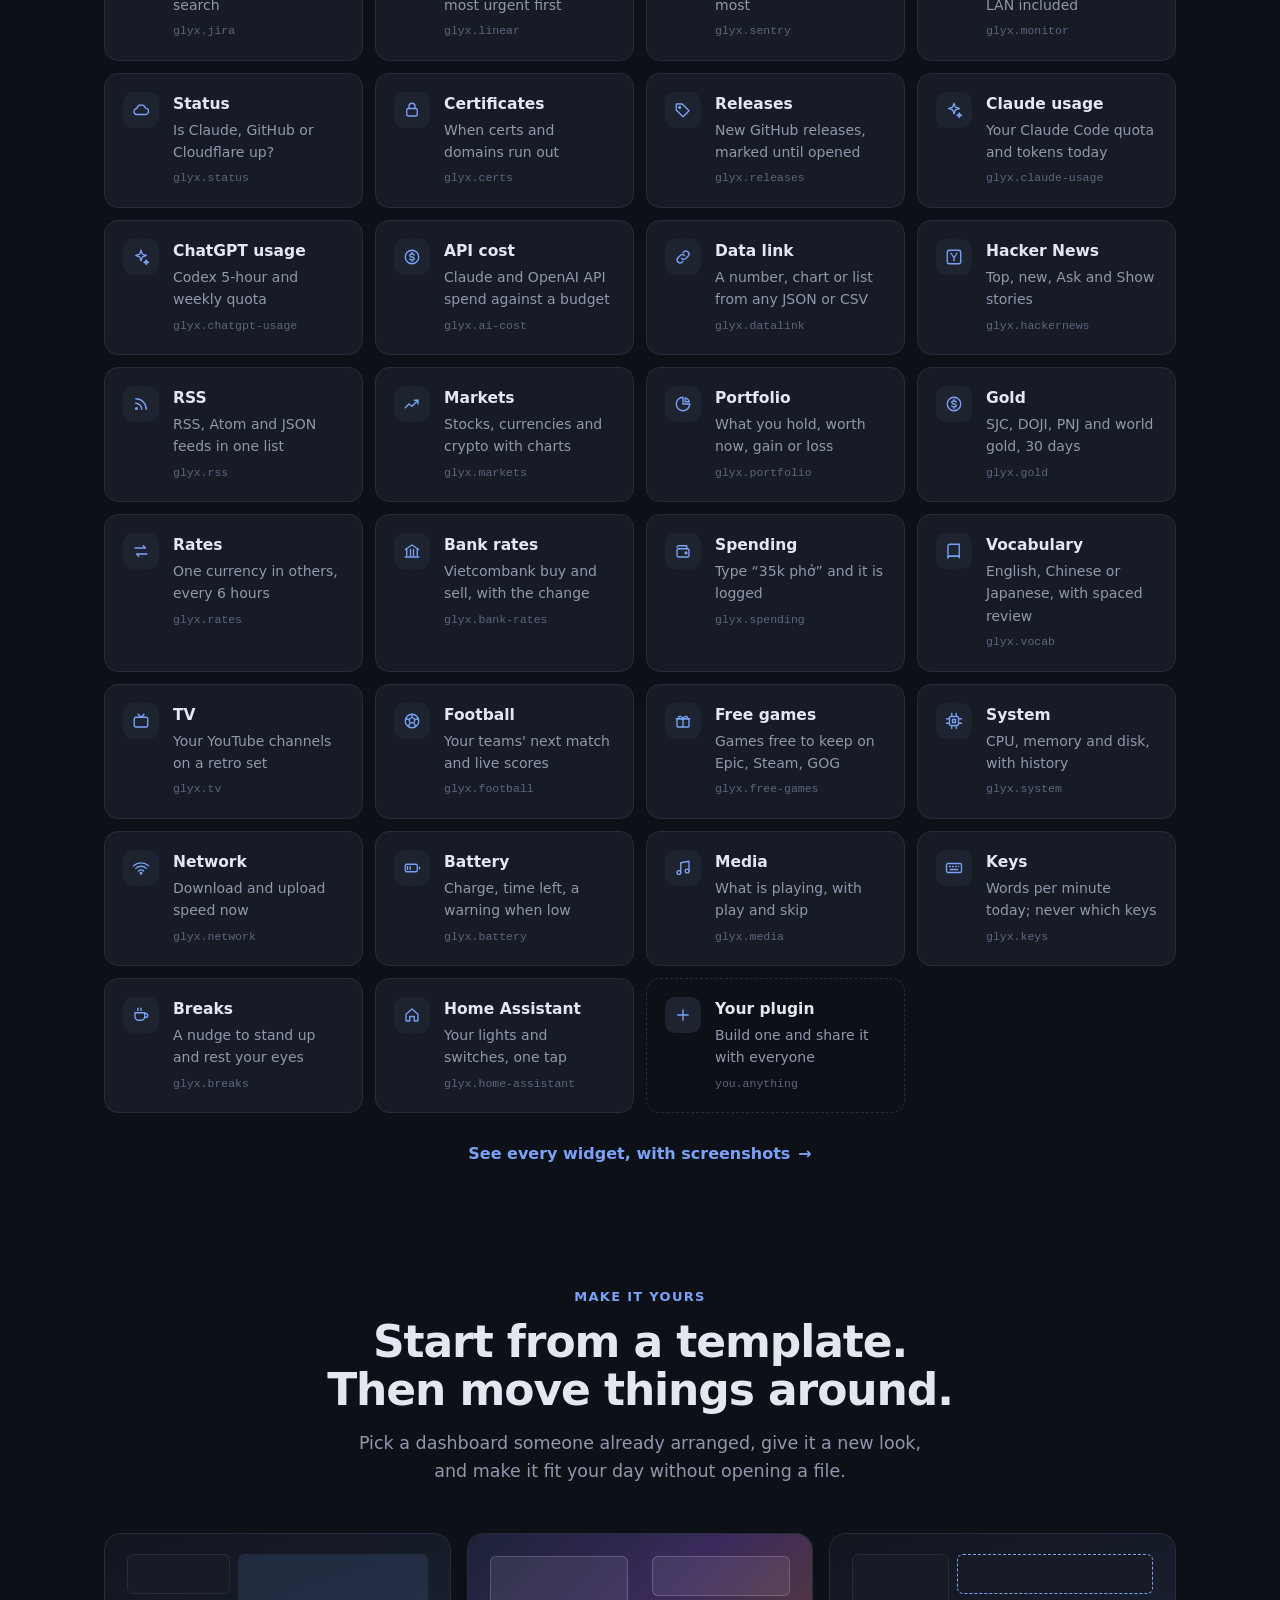
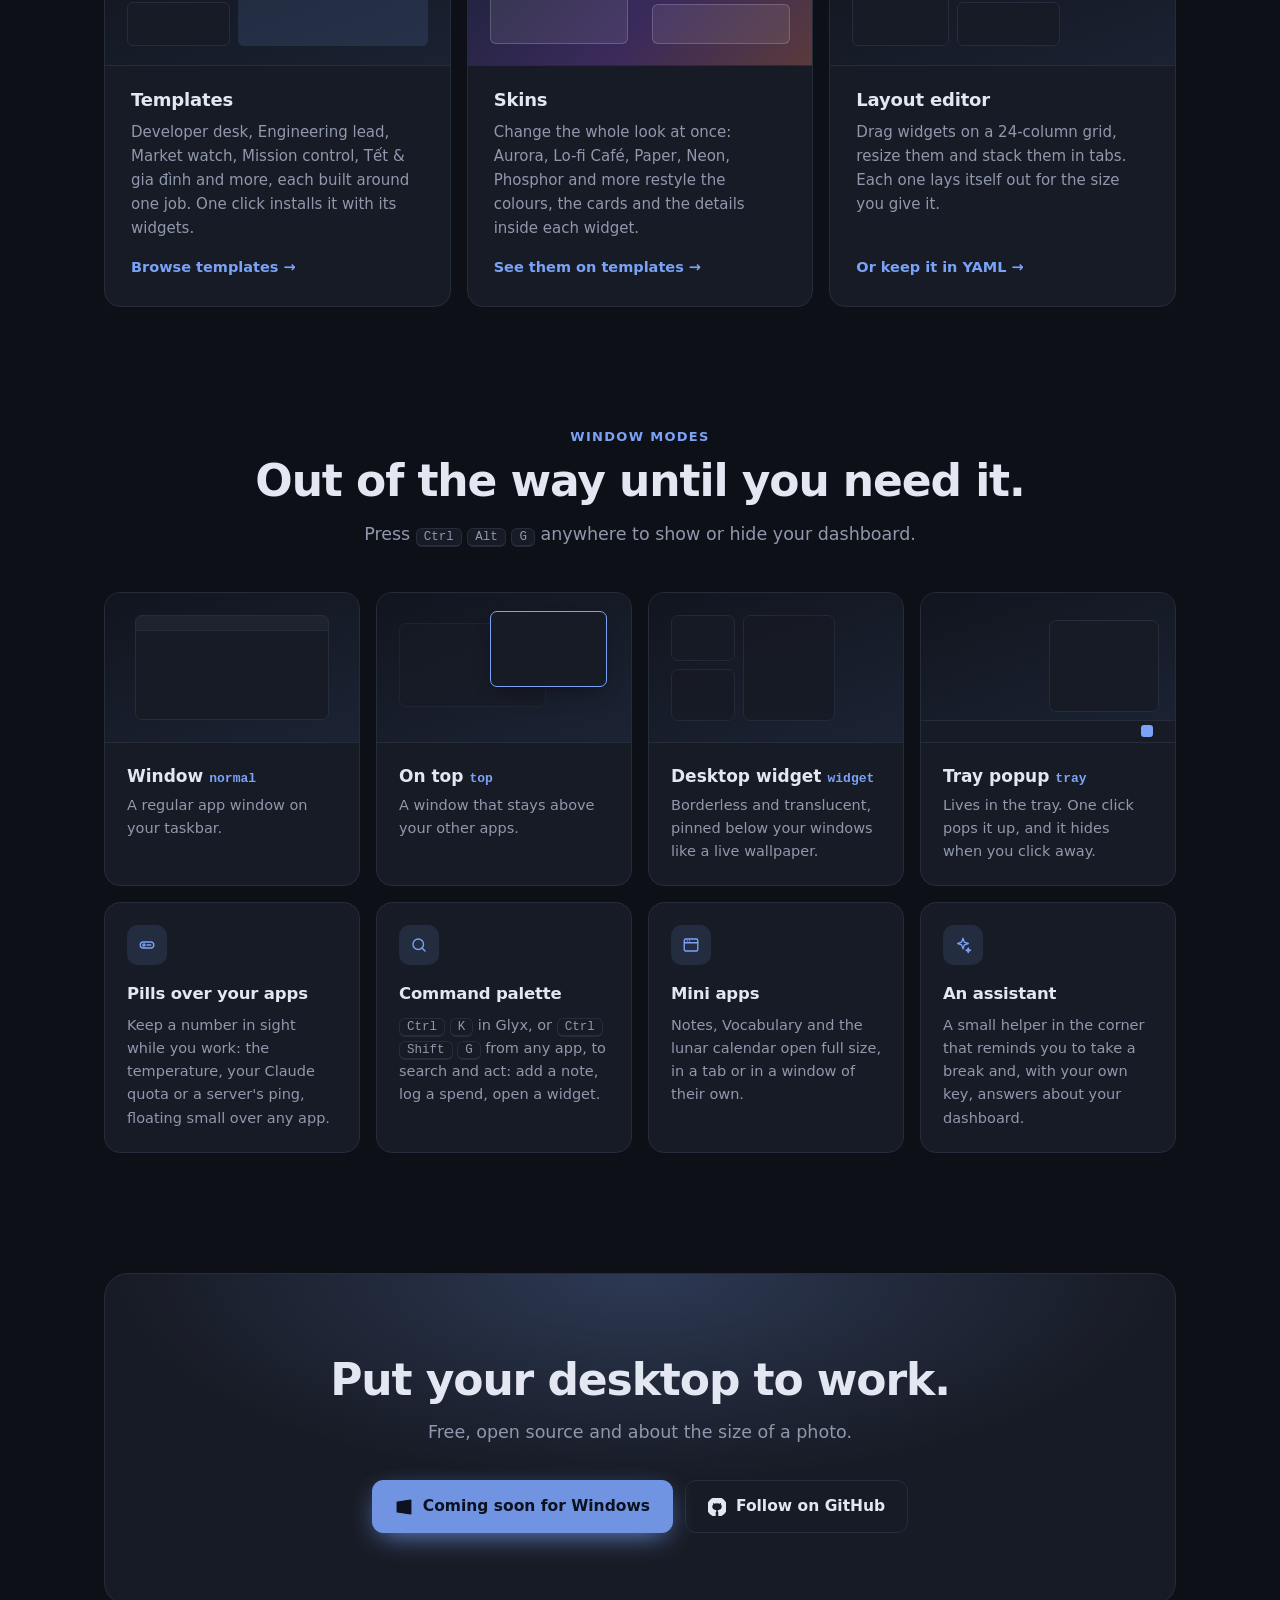
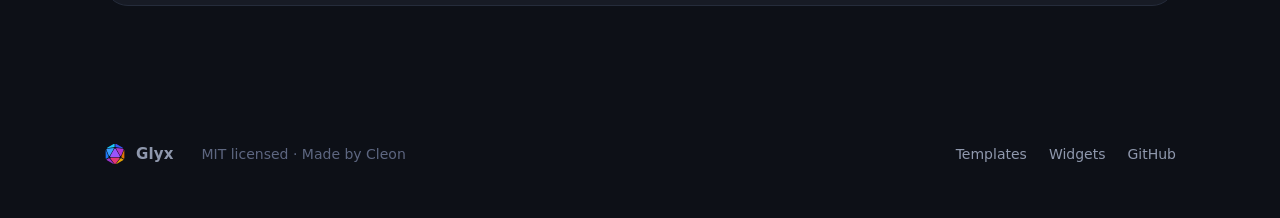
==== commit 5124c808: "feat: showcase plays the real app: skins, widgets up close, pills, the Beagle and Ctrl K" ====
--- a/index.html
+++ b/index.html
@@ -108,45 +108,57 @@
 .btn.ghost:hover{background:var(--surface-2)}
 .meta{font-size:13.5px;color:var(--faint)}
 
-/* Dashboard replica */
-.shot{margin:56px auto 0;max-width:1040px;perspective:1600px}
-.win{border:1px solid var(--border);border-radius:14px;background:color-mix(in srgb,var(--bg-2) 92%,transparent);box-shadow:var(--float-shadow),0 0 0 1px rgba(255,255,255,.02) inset;overflow:hidden;text-align:left;font-size:13.5px;line-height:1.45;transform:rotateX(4deg);transform-origin:50% 0}
-.titlebar{display:flex;align-items:center;gap:10px;height:42px;padding:0 14px;border-bottom:1px solid var(--border)}
-.titlebar .logo{font-size:14px;gap:8px}
-.titlebar .logo svg{width:18px;height:18px}
-.tabs{display:flex;gap:2px;margin-left:8px}
-.tab{padding:4px 11px;border-radius:7px;color:var(--dim);font-size:12.5px}
-.tab.on{background:var(--accent-soft);color:var(--accent)}
-.sync{margin-left:auto;font-size:11.5px;color:var(--faint)}
-.dots{display:flex;gap:2px;margin-left:10px;color:var(--faint)}
-.dots span{width:28px;height:28px;display:grid;place-items:center}
-.dash{display:grid;grid-template-columns:1fr 1.7fr 1fr;gap:12px;padding:12px}
-.col{display:flex;flex-direction:column;gap:12px;min-width:0}
-.w{background:var(--surface);border:1px solid var(--border);border-radius:10px;padding:10px 14px 14px;min-width:0}
-.wh{display:flex;align-items:center;gap:8px;margin-bottom:8px;font-size:10.5px;font-weight:650;letter-spacing:.08em;text-transform:uppercase;color:var(--dim)}
-.wh .d{width:6px;height:6px;border-radius:50%;background:var(--ok)}
-.clock{font-size:40px;font-weight:300;letter-spacing:-.02em;line-height:1;font-variant-numeric:tabular-nums}
-.muted{color:var(--dim)}
-.kv{list-style:none;margin:10px 0 0;padding:0}
-.kv li{display:flex;justify-content:space-between;padding:3px 0;color:var(--dim)}
-.kv b{color:var(--text);font-weight:500;font-variant-numeric:tabular-nums}
-.wx{display:flex;align-items:center;gap:12px}
-.wx .t{font-size:34px;font-weight:300;line-height:1}
-.bar{height:5px;border-radius:99px;background:var(--surface-2);overflow:hidden;margin:4px 0 9px}
-.bar i{display:block;height:100%;border-radius:inherit;background:var(--accent);transition:width .8s ease}
-.bar.ok i{background:var(--ok)}
-.bar.warn i{background:var(--warn)}
-.row{display:flex;justify-content:space-between;font-size:12.5px;color:var(--dim)}
-.row b{color:var(--text);font-weight:500;font-variant-numeric:tabular-nums}
-.news{list-style:none;margin:0;padding:0}
-.news li{display:flex;gap:12px;padding:9px 0;border-top:1px solid var(--border)}
-.news li:first-child{border-top:0;padding-top:2px}
-.news .th{width:56px;height:40px;border-radius:6px;flex:none;background:linear-gradient(135deg,var(--accent-soft),color-mix(in srgb,var(--accent-2) 22%,transparent))}
-.news .tt{font-weight:500;color:var(--text);display:-webkit-box;-webkit-line-clamp:1;-webkit-box-orient:vertical;overflow:hidden}
-.news .src{font-size:11.5px;color:var(--faint)}
-.ring{display:flex;align-items:center;gap:14px}
-.ring svg{width:64px;height:64px;transform:rotate(-90deg)}
-.ring .big{font-size:22px;font-weight:600;line-height:1}
+/* The showcase: the app itself, in screenshots from the gallery, playing a short tour. */
+.shot{position:relative;margin:56px auto 0;max-width:1040px}
+.screen{position:relative;aspect-ratio:16/10;border-radius:14px;overflow:hidden;border:1px solid var(--border);background:#0b0e14;box-shadow:var(--float-shadow)}
+.cam{position:absolute;inset:0;transition:transform 1.3s cubic-bezier(.65,0,.35,1)}
+.cam img{position:absolute;inset:0;width:100%;height:100%;object-fit:cover;opacity:0;transition:opacity .9s ease}
+.cam img.on{opacity:1}
+.cam img.drift{animation:drift 7s ease-out both}
+@keyframes drift{from{transform:scale(1.07)}to{transform:scale(1)}}
+.dim{position:absolute;inset:0;background:rgba(6,8,14,.5);opacity:0;transition:opacity .4s;pointer-events:none}
+.dim.on{opacity:1}
+.label{position:absolute;left:16px;bottom:16px;z-index:2;display:flex;flex-direction:column;gap:1px;max-width:70%;padding:10px 14px;border-radius:12px;background:rgba(10,13,22,.74);border:1px solid rgba(255,255,255,.14);color:#fff;
+  backdrop-filter:blur(12px);-webkit-backdrop-filter:blur(12px);opacity:0;transform:translateY(8px);transition:opacity .35s,transform .35s}
+.label.on{opacity:1;transform:none}
+.label b{font-size:15px;font-weight:650}
+.label span{font-size:12.5px;color:rgba(255,255,255,.72)}
+.pill-o{position:absolute;z-index:3;display:flex;align-items:center;gap:8px;padding:8px 16px 8px 12px;border-radius:99px;font-size:14px;font-weight:650;white-space:nowrap;font-variant-numeric:tabular-nums;
+  background:color-mix(in srgb,var(--surface) 86%,transparent);border:1px solid var(--border);color:var(--text);box-shadow:0 14px 34px -12px rgba(0,0,0,.5);
+  backdrop-filter:blur(12px);-webkit-backdrop-filter:blur(12px);opacity:0;transform:translateY(14px) scale(.85);transition:opacity .45s,transform .5s cubic-bezier(.2,.9,.3,1.35)}
+.pill-o.on{opacity:1;transform:none;animation:bob 3.2s ease-in-out .6s infinite}
+.pill-o .i{width:17px;height:17px}
+.pill-o small{font-weight:500;color:var(--dim);font-size:12.5px}
+@keyframes bob{50%{translate:0 -5px}}
+.pet{position:absolute;z-index:2;bottom:3px;left:-90px;width:69px;height:64px;opacity:0;pointer-events:none;transform-origin:bottom left}
+.pet.walk{opacity:1;background:url(assets/beagle-walk.webp) 0 0/897px 64px no-repeat;animation:walk .8125s steps(13) infinite}
+.pet.wag{opacity:1;width:70.5px;background:url(assets/beagle-wag.webp) 0 0/987px 64px no-repeat;animation:wag .875s steps(14) infinite}
+@keyframes walk{to{background-position:-897px 0}}
+@keyframes wag{to{background-position:-987px 0}}
+.pal{position:absolute;z-index:3;left:50%;top:18%;width:min(460px,84%);translate:-50% 0;border:1px solid rgba(255,255,255,.12);border-radius:12px;background:#141924;color:#e6eaf3;
+  box-shadow:0 30px 70px -20px rgba(0,0,0,.7);opacity:0;transform:translateY(-8px) scale(.98);transition:opacity .3s,transform .3s;overflow:hidden;text-align:left}
+.pal.on{opacity:1;transform:none}
+.pal .q{display:flex;align-items:center;gap:10px;padding:13px 15px;border-bottom:1px solid rgba(255,255,255,.1);font-size:15.5px}
+.pal .q .i{color:#8f98ad}
+.pal .q .k{margin-left:auto;font:11px var(--mono);color:#6b7489;border:1px solid rgba(255,255,255,.14);border-radius:5px;padding:1px 6px}
+.pal .caret{display:inline-block;width:1.5px;height:18px;background:#7aa2f7;margin-left:1px;vertical-align:-3px;animation:caret 1s steps(1) infinite}
+@keyframes caret{50%{opacity:0}}
+.pal .opt{display:flex;align-items:center;gap:10px;padding:10px 15px;font-size:14px;color:#a3abbd}
+.pal .opt b{color:#fff;font-weight:600}
+.pal .opt.hot{background:rgba(122,162,247,.16);color:#fff}
+.pal .opt .tag{margin-left:auto;font-size:12px;color:#6b7489}
+.toast{position:absolute;right:16px;bottom:16px;z-index:3;display:flex;align-items:center;gap:9px;padding:11px 16px;border-radius:12px;background:#141924;color:#e6eaf3;border:1px solid rgba(255,255,255,.12);
+  font-size:14.5px;box-shadow:0 20px 50px -16px rgba(0,0,0,.7);opacity:0;transform:translateY(12px);transition:opacity .35s,transform .45s cubic-bezier(.2,.9,.3,1.3)}
+.toast.on{opacity:1;transform:none}
+.toast .i{color:#7fd18b}
+.tour{display:flex;flex-direction:column;align-items:center;gap:12px;margin-top:22px}
+.tour-cap{margin:0;min-height:1.6em;color:var(--text);font-weight:600;font-size:15.5px;text-align:center}
+.tour-cap span{color:var(--dim);font-weight:400}
+.chips{display:flex;flex-wrap:wrap;justify-content:center;gap:8px}
+.chip{position:relative;overflow:hidden;font:inherit;font-size:13.5px;padding:6px 14px;border-radius:99px;border:1px solid var(--border);background:var(--surface);color:var(--dim);cursor:pointer}
+.chip:hover{color:var(--text)}
+.chip.on{color:var(--accent);border-color:transparent;background:var(--accent-soft);font-weight:600}
+.chip .fill{position:absolute;left:0;bottom:0;height:2px;width:0;background:var(--accent)}
 
 /* Sections */
 section{padding:96px 0}
@@ -231,8 +243,6 @@
 footer a:hover{color:var(--text)}
 
 @media (max-width:900px){
-  .dash{grid-template-columns:1fr 1.6fr}
-  .dash .col:last-child{display:none}
   .stats{grid-template-columns:repeat(2,1fr)}
   .features,.yours{grid-template-columns:1fr}
   .modes,.beyond{grid-template-columns:repeat(2,1fr)}
@@ -244,10 +254,11 @@
   .wrap{padding:0 16px}
   .hero{padding-top:16px}
   section{padding:72px 0}
-  .dash{grid-template-columns:1fr}
-  .dash .col:first-child .w:nth-child(n+2){display:none}
-  .tabs .tab:not(.on),.sync{display:none}
-  .win{transform:none}
+  .pet{scale:.7}
+  .label{left:10px;bottom:10px;padding:7px 10px}
+  .label b{font-size:13px}.label span{font-size:11px}
+  .pill-o{font-size:12.5px;padding:6px 12px 6px 9px}
+  .toast{right:10px;bottom:10px;font-size:12.5px;padding:8px 12px}
   .stat{padding:20px 18px}
   .stat .n{font-size:30px}
   .final{padding:52px 20px}
@@ -255,6 +266,7 @@
   footer .links{margin-left:0}
 }
 @media (prefers-reduced-motion:reduce){
+  .pill-o.on,.pet.walk,.pet.wag,.pal .caret,.cam img.drift{animation:none}
   html{scroll-behavior:auto}
   .btn,.bar i{transition:none}
 }
@@ -301,65 +313,34 @@
         <canvas class="ico" id="ico" role="img" aria-label="The Glyx mark as a spinning icosahedron, twenty tiles in the logo's colours"></canvas>
       </div>
 
-      <div class="shot" aria-hidden="true">
-        <div class="win">
-          <div class="titlebar">
-            <span class="logo"><svg><use href="#logo"/></svg>Glyx</span>
-            <div class="tabs"><span class="tab on">Home</span><span class="tab">Work</span><span class="tab">Servers</span></div>
-            <span class="sync">Updated just now</span>
-            <div class="dots"><span>–</span><span>□</span><span>✕</span></div>
+      <div class="shot">
+        <div class="screen" aria-hidden="true">
+          <div class="cam" id="cam">
+            <img id="sh-space" class="on" src="catalog/previews/template-space.jpg" alt="" width="1280" height="800" decoding="async">
+            <img id="sh-tet" src="catalog/previews/template-tet.jpg" alt="" width="1280" height="800" loading="lazy" decoding="async">
+            <img id="sh-rig" src="catalog/previews/template-battlestation.jpg" alt="" width="1280" height="800" loading="lazy" decoding="async">
+            <img id="sh-night" src="catalog/previews/template-night.jpg" alt="" width="1280" height="800" loading="lazy" decoding="async">
+            <img id="sh-home" src="catalog/previews/template-smarthome.jpg" alt="" width="1280" height="800" loading="lazy" decoding="async">
+            <img id="sh-office" src="catalog/previews/template-office.jpg" alt="" width="1280" height="800" loading="lazy" decoding="async">
           </div>
-          <div class="dash">
-            <div class="col">
-              <div class="w">
-                <div class="wh"><span class="d"></span>Clock</div>
-                <div class="clock" id="clk">09:41</div>
-                <div class="muted" id="day">Wednesday, 28 October</div>
-                <ul class="kv"><li>Tokyo<b id="tz1">11:41</b></li><li>London<b id="tz2">02:41</b></li><li>New York<b id="tz3">21:41</b></li></ul>
-              </div>
-              <div class="w">
-                <div class="wh"><span class="d"></span>Weather · Hanoi</div>
-                <div class="wx"><svg width="40" height="40" viewBox="0 0 24 24" fill="none" stroke="var(--warn)" stroke-width="1.6" stroke-linecap="round"><circle cx="12" cy="12" r="4.5"/><path d="M12 2v2M12 20v2M4.9 4.9l1.4 1.4M17.7 17.7l1.4 1.4M2 12h2M20 12h2M4.9 19.1l1.4-1.4M17.7 6.3l1.4-1.4"/></svg><div><div class="t">27°</div><div class="muted" style="font-size:12.5px">Clear · 31° / 23°</div></div></div>
-              </div>
-              <div class="w">
-                <div class="wh"><span class="d"></span>System</div>
-                <div class="row">CPU<b id="cpuT">12%</b></div><div class="bar ok"><i id="cpu" style="width:12%"></i></div>
-                <div class="row">Memory<b>9.8 / 16 GB</b></div><div class="bar"><i style="width:61%"></i></div>
-                <div class="row">Disk C:<b>412 / 512 GB</b></div><div class="bar warn"><i style="width:80%"></i></div>
-              </div>
-            </div>
-            <div class="col">
-              <div class="w">
-                <div class="wh"><span class="d"></span>Tech news</div>
-                <ul class="news">
-                  <li><span class="th"></span><div><div class="tt">Tauri 2.x ships smaller Windows binaries</div><div class="src">The Verge · 12 min</div></div></li>
-                  <li><span class="th"></span><div><div class="tt">Show HN: I replaced my browser start page with a desktop widget</div><div class="src">Hacker News · 34 min</div></div></li>
-                  <li><span class="th"></span><div><div class="tt">The quiet comeback of RSS readers</div><div class="src">Hacker News · 1 h</div></div></li>
-                  <li><span class="th"></span><div><div class="tt">WebView2 memory usage, measured</div><div class="src">Lobsters · 2 h</div></div></li>
-                  <li><span class="th"></span><div><div class="tt">Why local-first software keeps winning</div><div class="src">Hacker News · 3 h</div></div></li>
-                </ul>
-              </div>
-              <div class="w">
-                <div class="wh"><span class="d"></span>Monitor</div>
-                <ul class="kv" style="margin:0"><li>homelab.local<b style="color:var(--ok)">● 18 ms</b></li><li>api.example.com<b style="color:var(--ok)">● 96 ms</b></li><li>nas.local<b style="color:var(--err)">● down</b></li></ul>
-              </div>
-            </div>
-            <div class="col">
-              <div class="w">
-                <div class="wh"><span class="d"></span>AI usage</div>
-                <div class="ring">
-                  <svg viewBox="0 0 36 36"><circle cx="18" cy="18" r="15" fill="none" stroke="var(--surface-2)" stroke-width="4"/><circle cx="18" cy="18" r="15" fill="none" stroke="var(--accent)" stroke-width="4" stroke-linecap="round" stroke-dasharray="94.25" stroke-dashoffset="35"/></svg>
-                  <div><div class="big">63%</div><div class="muted" style="font-size:12px">Claude · 5 h window</div></div>
-                </div>
-                <ul class="kv"><li>Resets in<b>1 h 52 m</b></li><li>Weekly<b>41%</b></li><li>Tokens today<b>1.2M</b></li></ul>
-              </div>
-              <div class="w">
-                <div class="wh"><span class="d"></span>Hacker News</div>
-                <ul class="kv" style="margin:0"><li>Ask HN: What's on your desk?<b>412</b></li><li>A 5 MB desktop app<b>287</b></li><li>SQLite in production<b>198</b></li></ul>
-              </div>
-            </div>
+          <div class="dim" id="dim"></div>
+          <div class="label" id="label"><b></b><span></span></div>
+          <div class="pet" id="pet"></div>
+          <div class="pal" id="pal">
+            <div class="q"><svg class="i"><use href="#i-search"/></svg><span id="palq"></span><span class="caret"></span><span class="k">Ctrl K</span></div>
+            <div class="opt" id="palo1"><svg class="i"><use href="#i-wallet"/></svg><b>Spending</b> log 35,000 ₫ · phở<span class="tag">Food</span></div>
+            <div class="opt"><svg class="i"><use href="#i-note"/></svg><b>Notes</b> add to Inbox<span class="tag">note:</span></div>
+            <div class="opt"><svg class="i"><use href="#i-timer"/></svg><b>Timer</b> start a focus round<span class="tag">focus</span></div>
           </div>
-        </div>
+          <div class="toast" id="toast"><svg class="i"><use href="#i-check"/></svg>Logged 35,000 ₫ · Food</div>
+        </div>
+        <span class="pill-o" id="pill1" aria-hidden="true" style="left:-14px;top:14%"><svg class="i" style="color:#f5a524"><use href="#i-cpu"/></svg>CPU <span id="pv1">21%</span></span>
+        <span class="pill-o" id="pill2" aria-hidden="true" style="right:-14px;top:42%"><svg class="i" style="color:#5ac8fa"><use href="#i-wifi"/></svg><span id="pv2">488</span> <small>Kbps</small></span>
+        <span class="pill-o" id="pill3" aria-hidden="true" style="left:34%;bottom:-20px"><svg class="i" style="color:#bb9af7"><use href="#i-spark"/></svg>Claude <span id="pv3">63%</span></span>
+      </div>
+      <div class="tour">
+        <p class="tour-cap" id="tourCap" aria-live="polite"></p>
+        <div class="chips" id="chips" role="tablist" aria-label="What Glyx can do"></div>
       </div>
     </div>
   </div>
@@ -716,19 +697,6 @@
     mark();
   });
 
-  const two = (n) => String(n).padStart(2, "0");
-  const fmt = (tz) => new Intl.DateTimeFormat("en-GB", { hour: "2-digit", minute: "2-digit", hour12: false, timeZone: tz }).format(new Date());
-  const set = (id, v) => { const el = document.getElementById(id); if (el) el.textContent = v; };
-  function tick() {
-    const d = new Date();
-    set("clk", two(d.getHours()) + ":" + two(d.getMinutes()));
-    set("day", new Intl.DateTimeFormat("en-GB", { weekday: "long", day: "numeric", month: "long" }).format(d));
-    set("tz1", fmt("Asia/Tokyo"));
-    set("tz2", fmt("Europe/London"));
-    set("tz3", fmt("America/New_York"));
-  }
-  tick();
-  setInterval(tick, 10000);
 
   // Widget categories: show one group, or all of them.
   const cats = document.querySelectorAll(".cat"), cards = document.querySelectorAll("#wgs .wg");
@@ -739,14 +707,134 @@
   }));
 
   const still = matchMedia("(prefers-reduced-motion: reduce)").matches;
+  tour(still);
   space(still);
   if (still) return;
-  const cpu = document.getElementById("cpu");
-  setInterval(() => {
-    const v = Math.round(6 + Math.random() * 18);
-    cpu.style.width = v + "%";
-    set("cpuT", v + "%");
-  }, 2400);
+
+  // The showcase plays a tour of the real app, in screenshots from the gallery: skins, widgets
+  // up close, pills, the pet and the command palette, each a scene with a caption and a chip
+  // to jump to it. It runs only while on screen; under reduced motion it waits for the chips.
+  function tour(still) {
+    const $ = (id) => document.getElementById(id);
+    const cam = $("cam"), cap = $("tourCap"), chipBox = $("chips"), label = $("label");
+    if (!cam || !cap || !chipBox) return;
+    const say = (title, more) => { cap.innerHTML = more ? `${title} <span>· ${more}</span>` : title; };
+    const on = (id, yes) => $(id).classList.toggle("on", yes);
+    function show(id) {
+      for (const img of cam.children) {
+        const it = img.id === "sh-" + id;
+        img.classList.toggle("on", it);
+        if (it && !still) { img.classList.remove("drift"); void img.offsetWidth; img.classList.add("drift"); }
+      }
+    }
+    function tag(title, more) {
+      if (!title) { label.classList.remove("on"); return; }
+      label.firstChild.textContent = title; label.lastChild.textContent = more;
+      label.classList.remove("on"); void label.offsetWidth; label.classList.add("on");
+    }
+    // Look closely at a part of the screenshot (its box in the 1280 x 800 image), or let go.
+    function zoom(box) {
+      if (!box) { cam.style.transform = ""; return; }
+      const [x0, y0, x1, y1] = box, cx = (x0 + x1) / 2 / 12.8, cy = (y0 + y1) / 2 / 8;
+      const s = Math.min(2.2, 86 / ((x1 - x0) / 12.8), 86 / ((y1 - y0) / 8));
+      const lim = (s - 1) * 50, tx = Math.max(-lim, Math.min(lim, -s * (cx - 50))), ty = Math.max(-lim, Math.min(lim, -s * (cy - 50)));
+      cam.style.transform = `translate(${tx}%, ${ty}%) scale(${s})`;
+    }
+    const pet = $("pet");
+    function petTo(x, secs) { pet.style.transition = `left ${secs}s linear`; pet.style.left = x; }
+    function reset() {
+      zoom(null); tag(null);
+      ["pill1", "pill2", "pill3", "pal", "dim", "toast"].forEach((id) => on(id, false));
+      pet.className = "pet"; pet.style.transition = "none"; pet.style.left = "-90px";
+      $("palq").textContent = ""; $("palo1").classList.remove("hot");
+    }
+
+    // The pills' numbers keep moving while they are out.
+    let ticking = false, lastTick = 0;
+    const pv = { cpu: 21, net: 488, ai: 63 };
+    function tickPills(at) {
+      if (!ticking || at - lastTick < 0.7) return;
+      lastTick = at;
+      pv.cpu = Math.max(6, Math.min(48, pv.cpu + Math.round((Math.random() - 0.5) * 9)));
+      pv.net = Math.max(120, Math.min(980, pv.net + Math.round((Math.random() - 0.45) * 160)));
+      if (Math.random() < 0.3) pv.ai = Math.min(99, pv.ai + 1);
+      $("pv1").textContent = pv.cpu + "%"; $("pv2").textContent = pv.net; $("pv3").textContent = pv.ai + "%";
+    }
+
+    const typed = "chi 35k phở";
+    const SCENES = [
+      { key: "skins", label: "Skins", len: 11, cues: [
+        [0, () => { show("space"); say("Fifteen skins, each a world of its own"); tag("NASA", "Mission control template"); }],
+        [2.2, () => { show("tet"); tag("Tết", "Tết & gia đình template"); }],
+        [4.4, () => { show("rig"); tag("Mecha", "Battle station template"); }],
+        [6.6, () => { show("night"); tag("Lo-fi Café", "Night chill template"); }],
+        [8.8, () => { show("home"); tag("Hextech", "Nhà thông minh template"); }],
+      ] },
+      { key: "widgets", label: "Widgets", len: 11.5, cues: [
+        [0, () => { show("tet"); say("46 widgets, each made for one job"); }],
+        [0.7, () => { zoom([16, 62, 632, 412]); tag("Lịch âm", "lunar dates, can chi and good hours"); }],
+        [2.8, () => { zoom([964, 62, 1264, 412]); tag("Gold prices", "SJC, DOJI and PNJ, with 30 days"); }],
+        [4.9, () => { zoom([648, 430, 948, 780]); tag("Exchange rates", "Vietcombank, cash and transfer"); }],
+        [7.0, () => { zoom([964, 430, 1264, 780]); tag("Weather", "now and the week ahead"); }],
+        [9.1, () => { zoom([334, 430, 632, 780]); tag("Notes", "saved as you type"); }],
+        [11, () => { zoom(null); tag(null); }],
+      ] },
+      { key: "pills", label: "Pills", len: 7, cues: [
+        [0, () => { show("rig"); say("Pills keep a number in sight", "floating over any app"); ticking = true; }],
+        [0.4, () => on("pill1", true)], [0.9, () => on("pill2", true)], [1.4, () => on("pill3", true)],
+        [6.6, () => { ticking = false; }],
+      ] },
+      { key: "pet", label: "Pet", len: 7.5, cues: [
+        [0, () => { show("night"); say("Beagle, a pet that lives on your dashboard"); }],
+        [0.3, () => { pet.className = "pet walk"; petTo("58%", 3.6); }],
+        [3.9, () => { pet.className = "pet wag"; }],
+      ] },
+      { key: "palette", label: "Ctrl K", len: 7.5, cues: [
+        [0, () => { show("office"); say("Ctrl K from any app", "type it the way you say it"); }],
+        [0.3, () => { on("dim", true); on("pal", true); }],
+        ...[...typed].map((_, i) => [0.8 + i * 0.12, () => { $("palq").textContent = typed.slice(0, i + 1); }]),
+        [2.4, () => $("palo1").classList.add("hot")],
+        [3.2, () => { on("pal", false); on("dim", false); on("toast", true); say("Ctrl K from any app", "logged to Spending"); }],
+        [6.4, () => on("toast", false)],
+      ] },
+    ];
+
+    let scene = 0, at = 0, done = 0, visible = false, last = 0;
+    const chips = SCENES.map((s, i) => {
+      const b = document.createElement("button");
+      b.className = "chip"; b.type = "button"; b.setAttribute("role", "tab");
+      b.innerHTML = `${s.label}<span class="fill"></span>`;
+      b.addEventListener("click", () => go(i));
+      chipBox.appendChild(b);
+      return b;
+    });
+    function go(i) {
+      reset();
+      scene = i; at = 0; done = 0; ticking = false;
+      chips.forEach((c, k) => { c.classList.toggle("on", k === i); c.setAttribute("aria-selected", k === i); c.lastChild.style.width = "0"; });
+      if (still) SCENES[i].cues.slice(0, i === 1 ? 2 : undefined).forEach(([, f]) => f()); // the scene as it ends, no motion
+      else step(0);
+    }
+    function step(dt) {
+      const s = SCENES[scene];
+      at += dt;
+      while (done < s.cues.length && s.cues[done][0] <= at) s.cues[done++][1]();
+      tickPills(at);
+      chips[scene].lastChild.style.width = Math.min(100, (at / s.len) * 100) + "%";
+      if (at >= s.len) go((scene + 1) % SCENES.length);
+    }
+    function frame(now) {
+      if (!visible) return;
+      step(Math.min(0.1, (now - last) / 1000)); last = now;
+      requestAnimationFrame(frame);
+    }
+    go(0);
+    if (still) return;
+    new IntersectionObserver(([e]) => {
+      visible = e.isIntersecting;
+      if (visible) { last = performance.now(); requestAnimationFrame(frame); }
+    }, { threshold: 0.25 }).observe(cam);
+  }
 
   // Hero: the mark as an icosahedron tumbling through a field of stars.
   function space(still) {
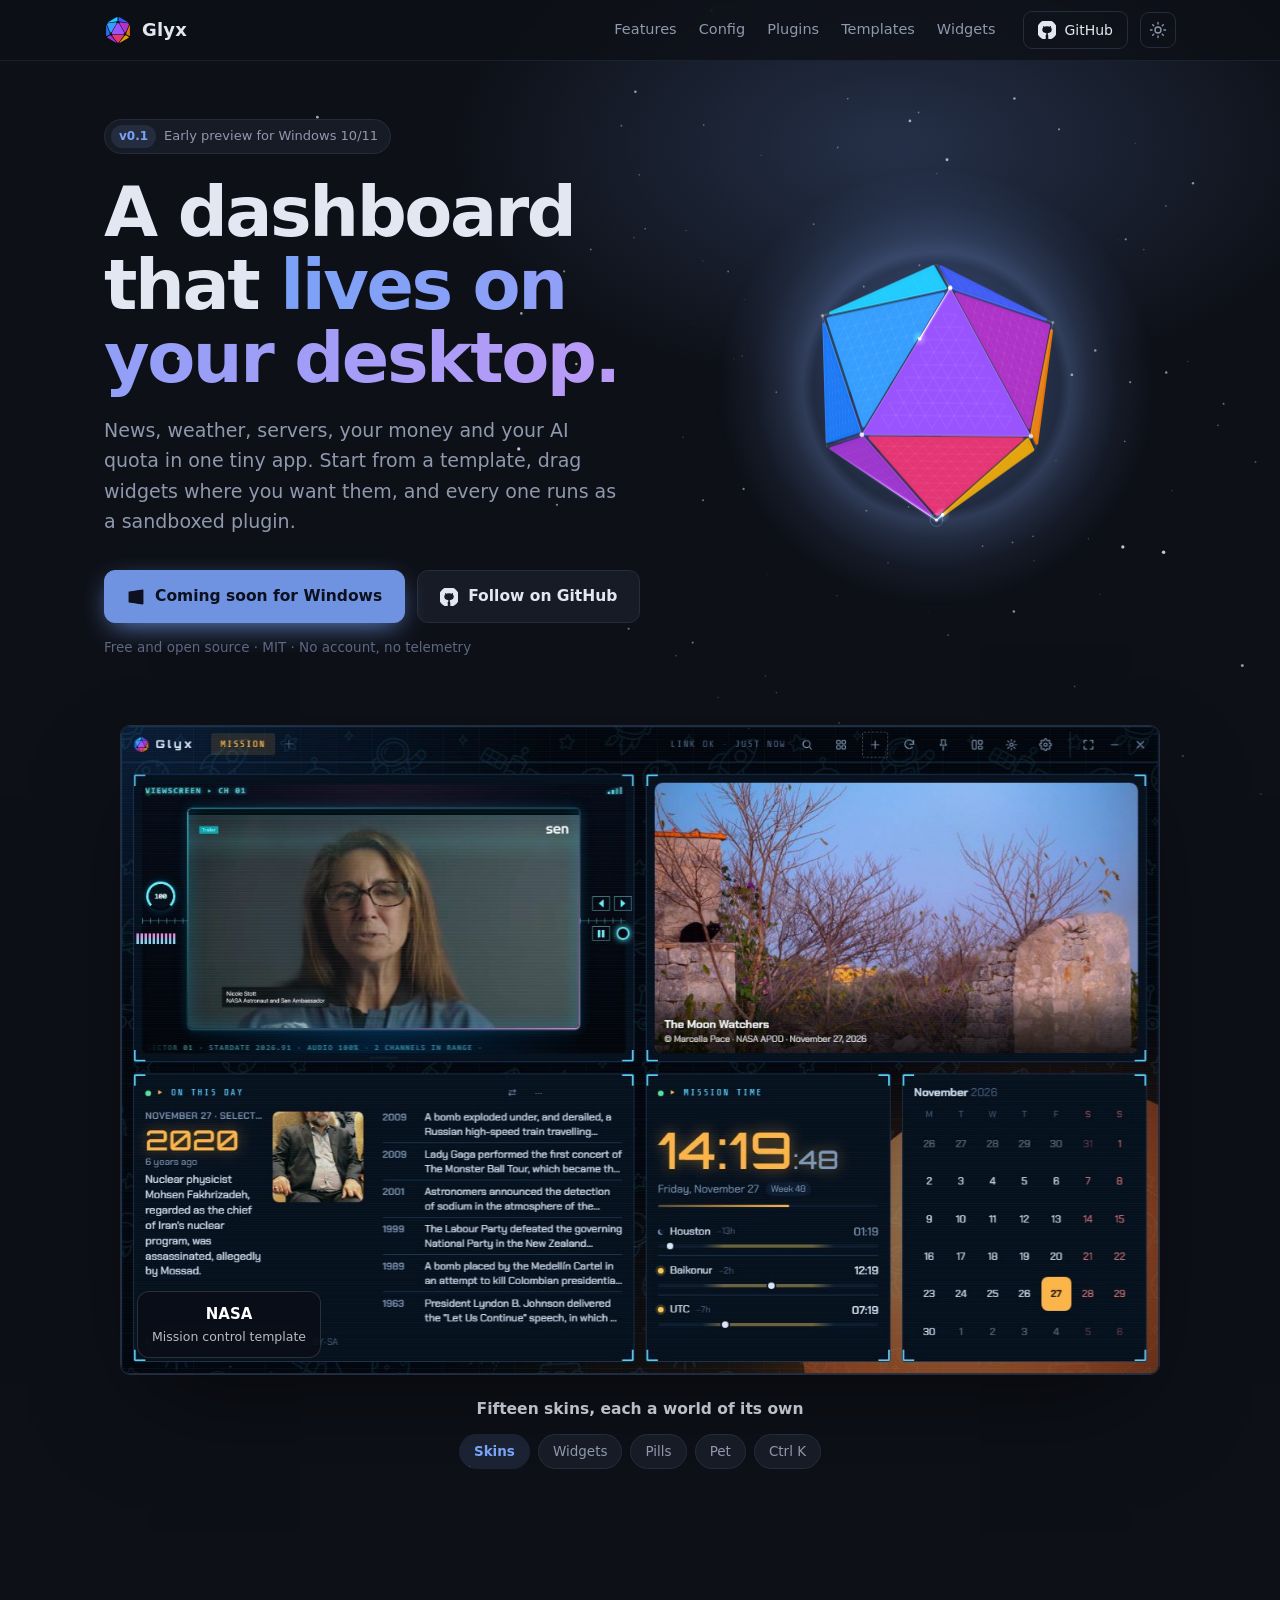
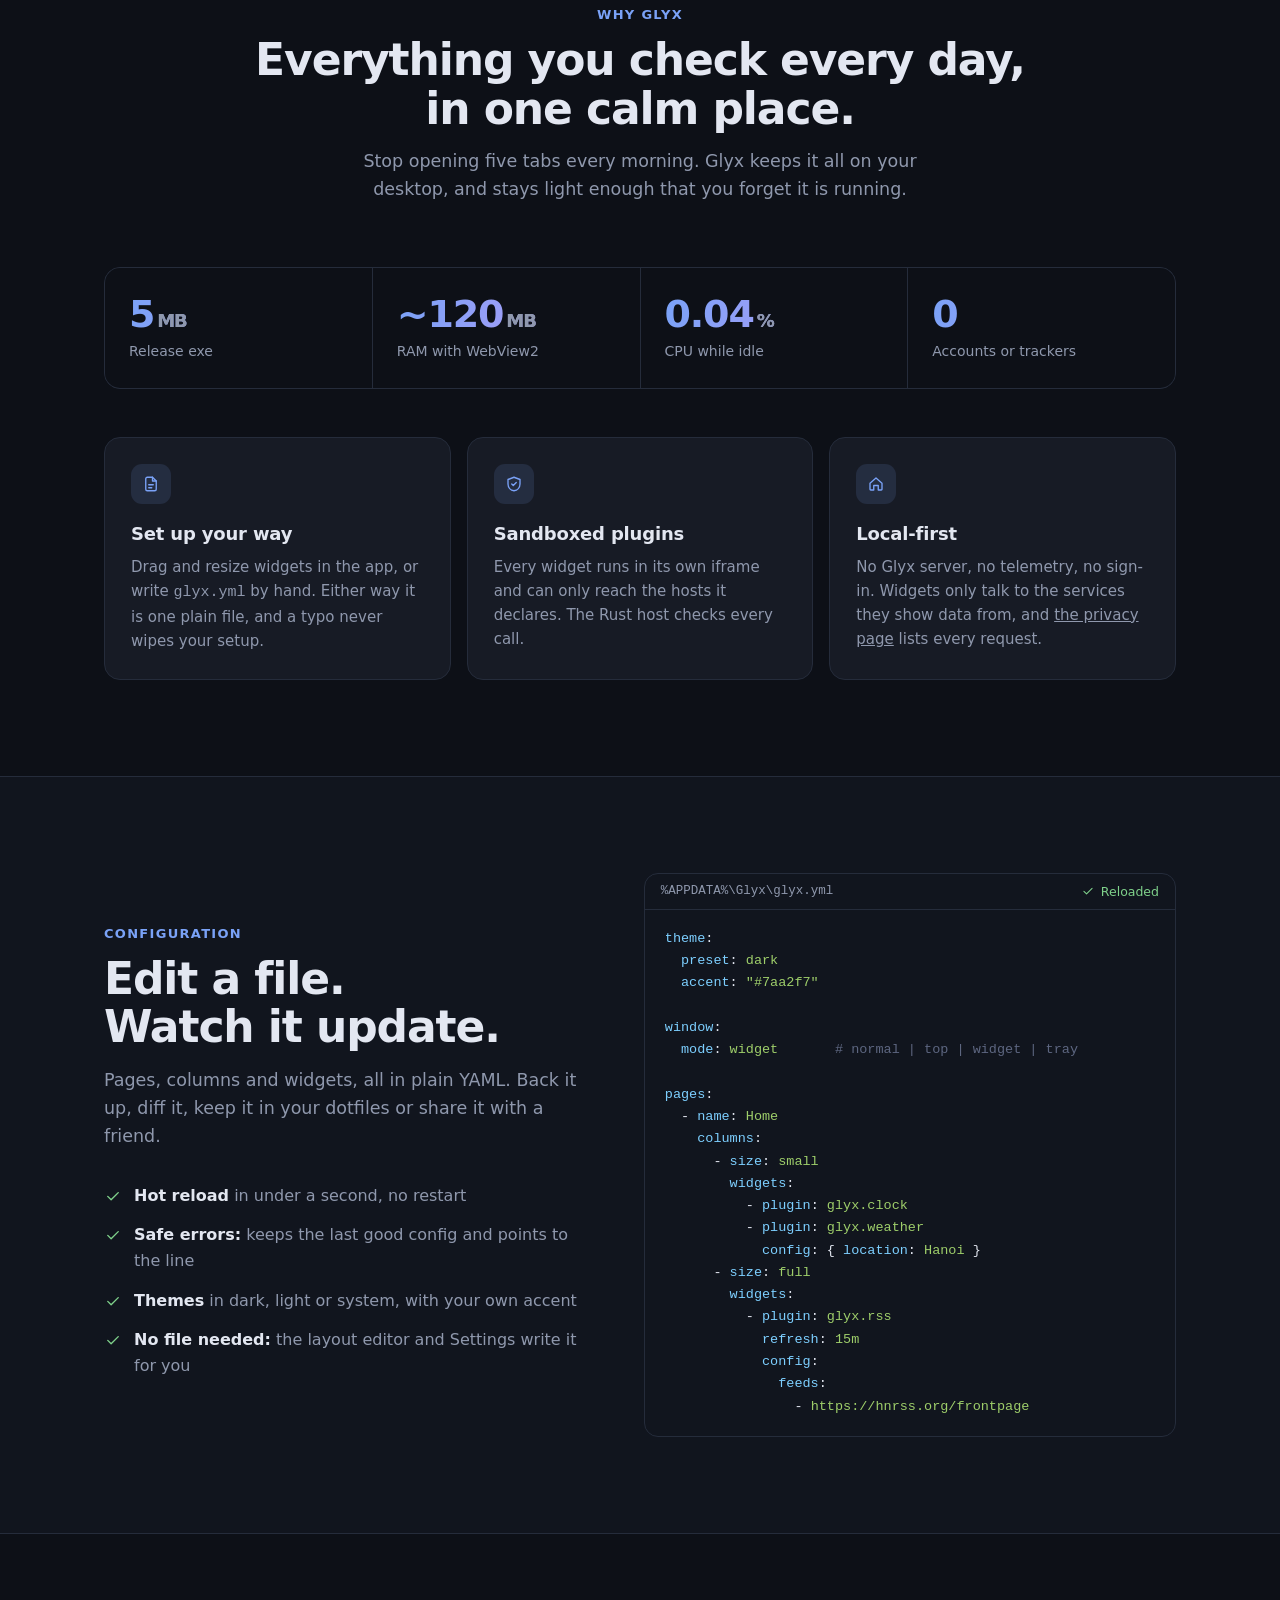
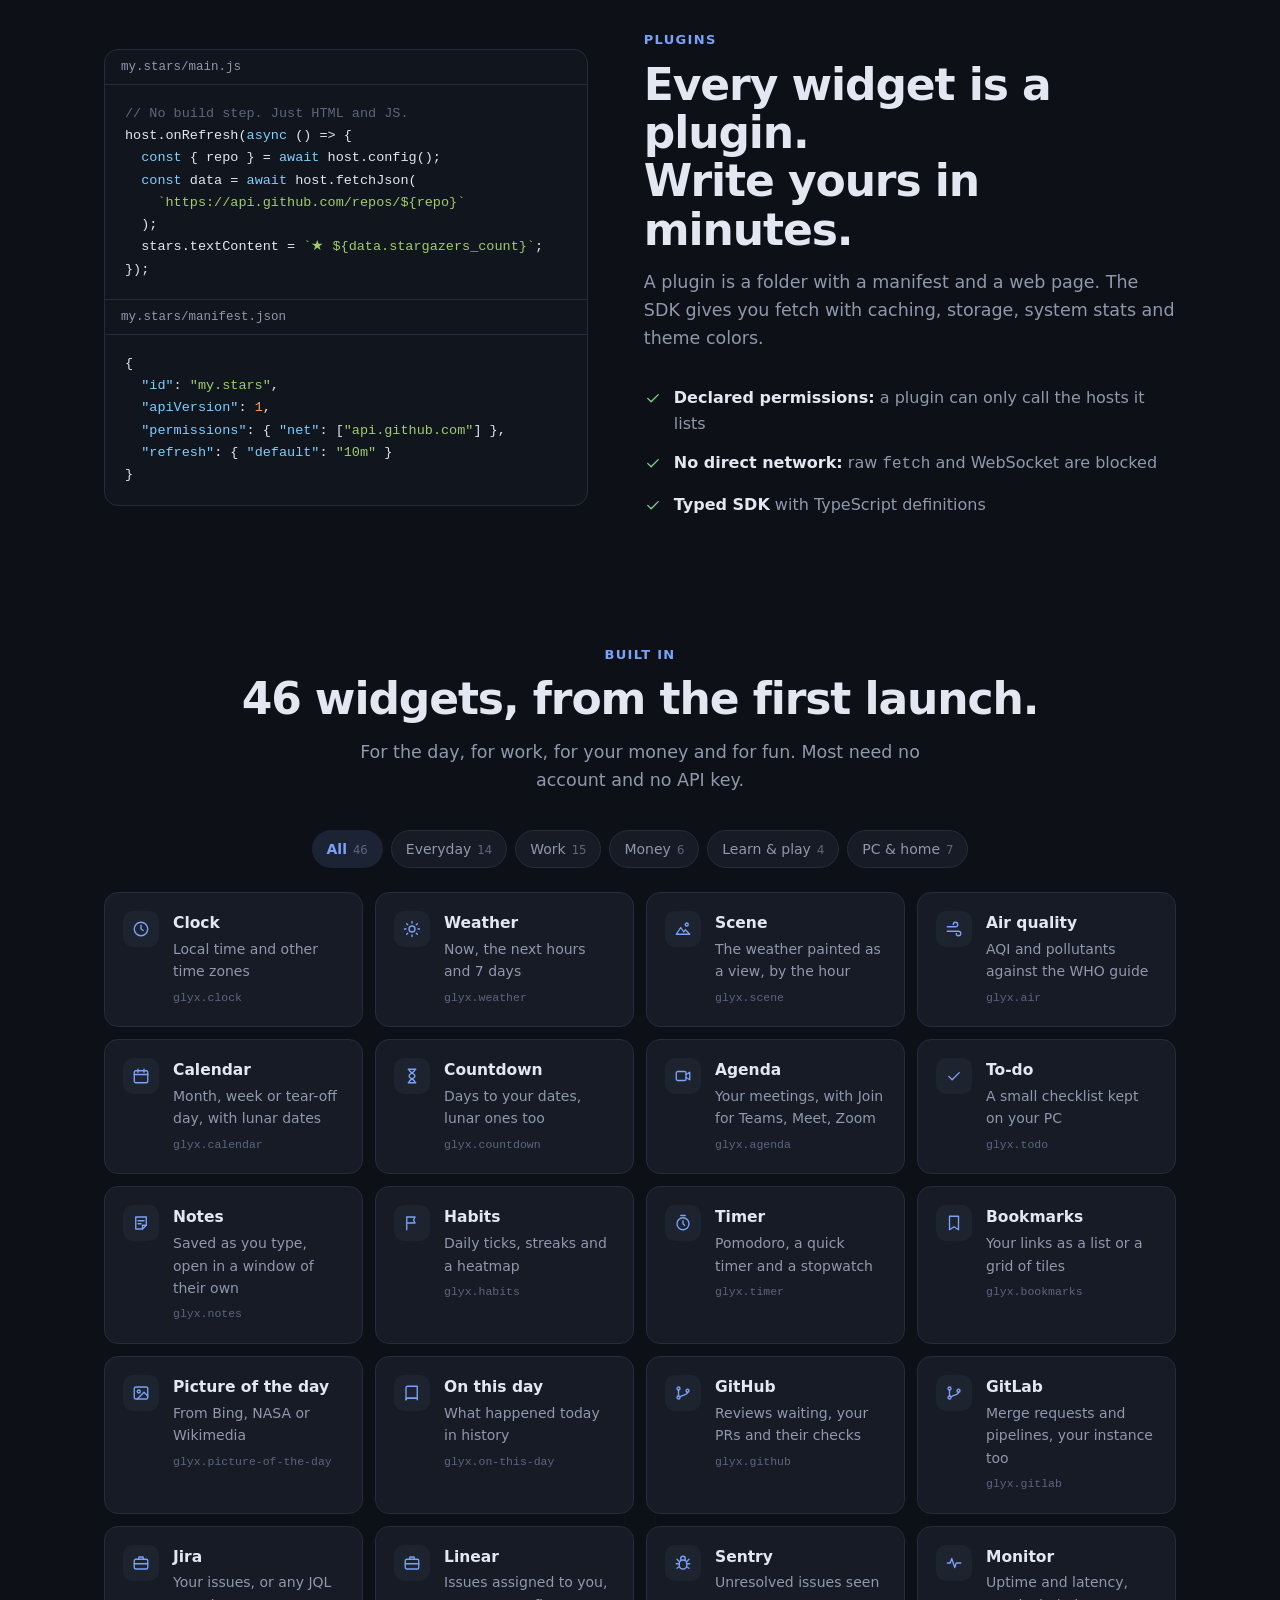
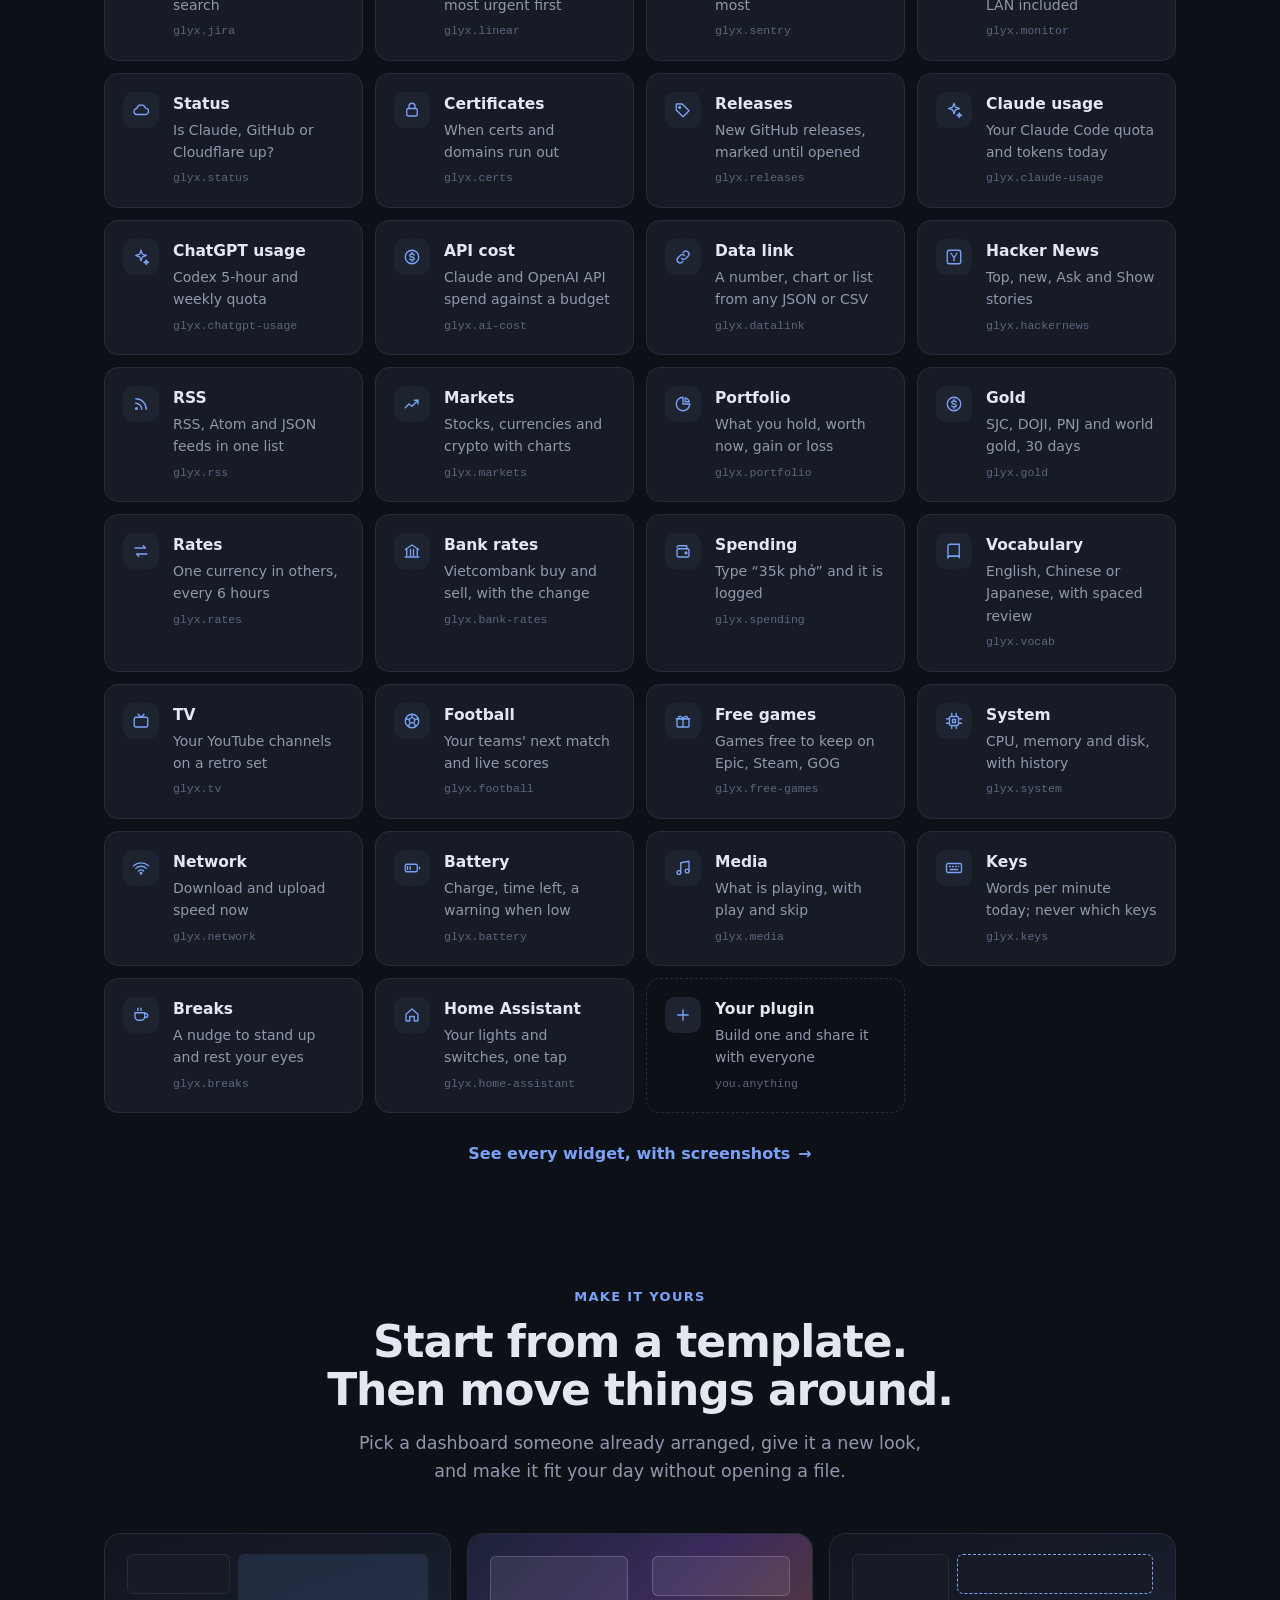
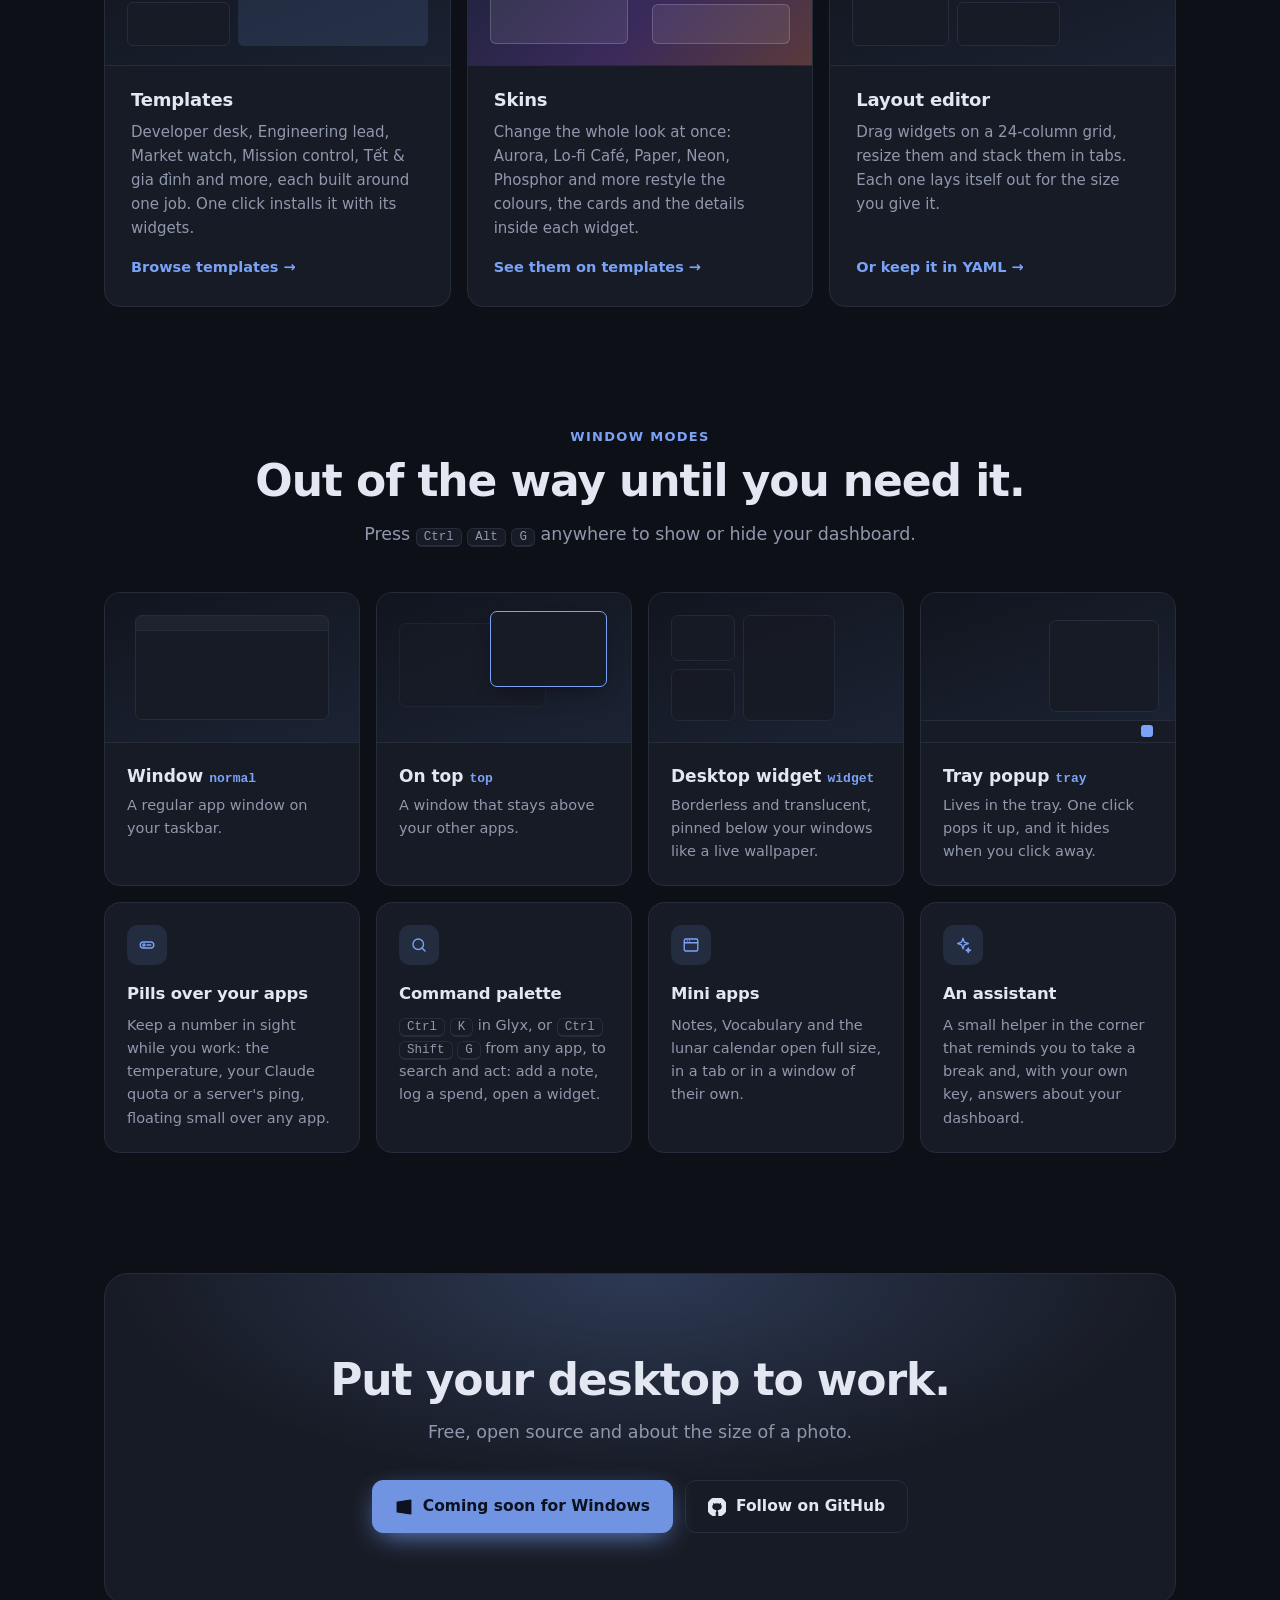
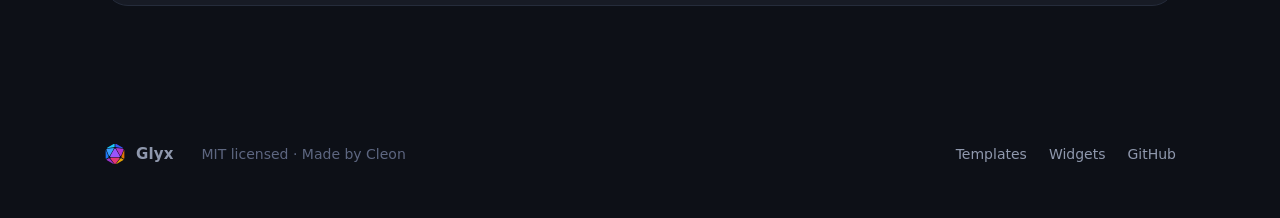
==== commit 1ad0a93d: "fix: showcase screenshots shown whole, edges no longer cut" ====
--- a/index.html
+++ b/index.html
@@ -110,12 +110,13 @@
 
 /* The showcase: the app itself, in screenshots from the gallery, playing a short tour. */
 .shot{position:relative;margin:56px auto 0;max-width:1040px}
-.screen{position:relative;aspect-ratio:16/10;border-radius:14px;overflow:hidden;border:1px solid var(--border);background:#0b0e14;box-shadow:var(--float-shadow)}
+.screen{position:relative;aspect-ratio:16/10;border-radius:10px;overflow:hidden;border:1px solid var(--border);background:#0b0e14;box-shadow:var(--float-shadow)}
 .cam{position:absolute;inset:0;transition:transform 1.3s cubic-bezier(.65,0,.35,1)}
 .cam img{position:absolute;inset:0;width:100%;height:100%;object-fit:cover;opacity:0;transition:opacity .9s ease}
 .cam img.on{opacity:1}
-.cam img.drift{animation:drift 7s ease-out both}
-@keyframes drift{from{transform:scale(1.07)}to{transform:scale(1)}}
+/* A screenshot arrives with the barest settle and is then shown whole, edge to edge. */
+.cam img.drift{animation:drift .9s ease-out both}
+@keyframes drift{from{transform:scale(1.015)}to{transform:none}}
 .dim{position:absolute;inset:0;background:rgba(6,8,14,.5);opacity:0;transition:opacity .4s;pointer-events:none}
 .dim.on{opacity:1}
 .label{position:absolute;left:16px;bottom:16px;z-index:2;display:flex;flex-direction:column;gap:1px;max-width:70%;padding:10px 14px;border-radius:12px;background:rgba(10,13,22,.74);border:1px solid rgba(255,255,255,.14);color:#fff;
